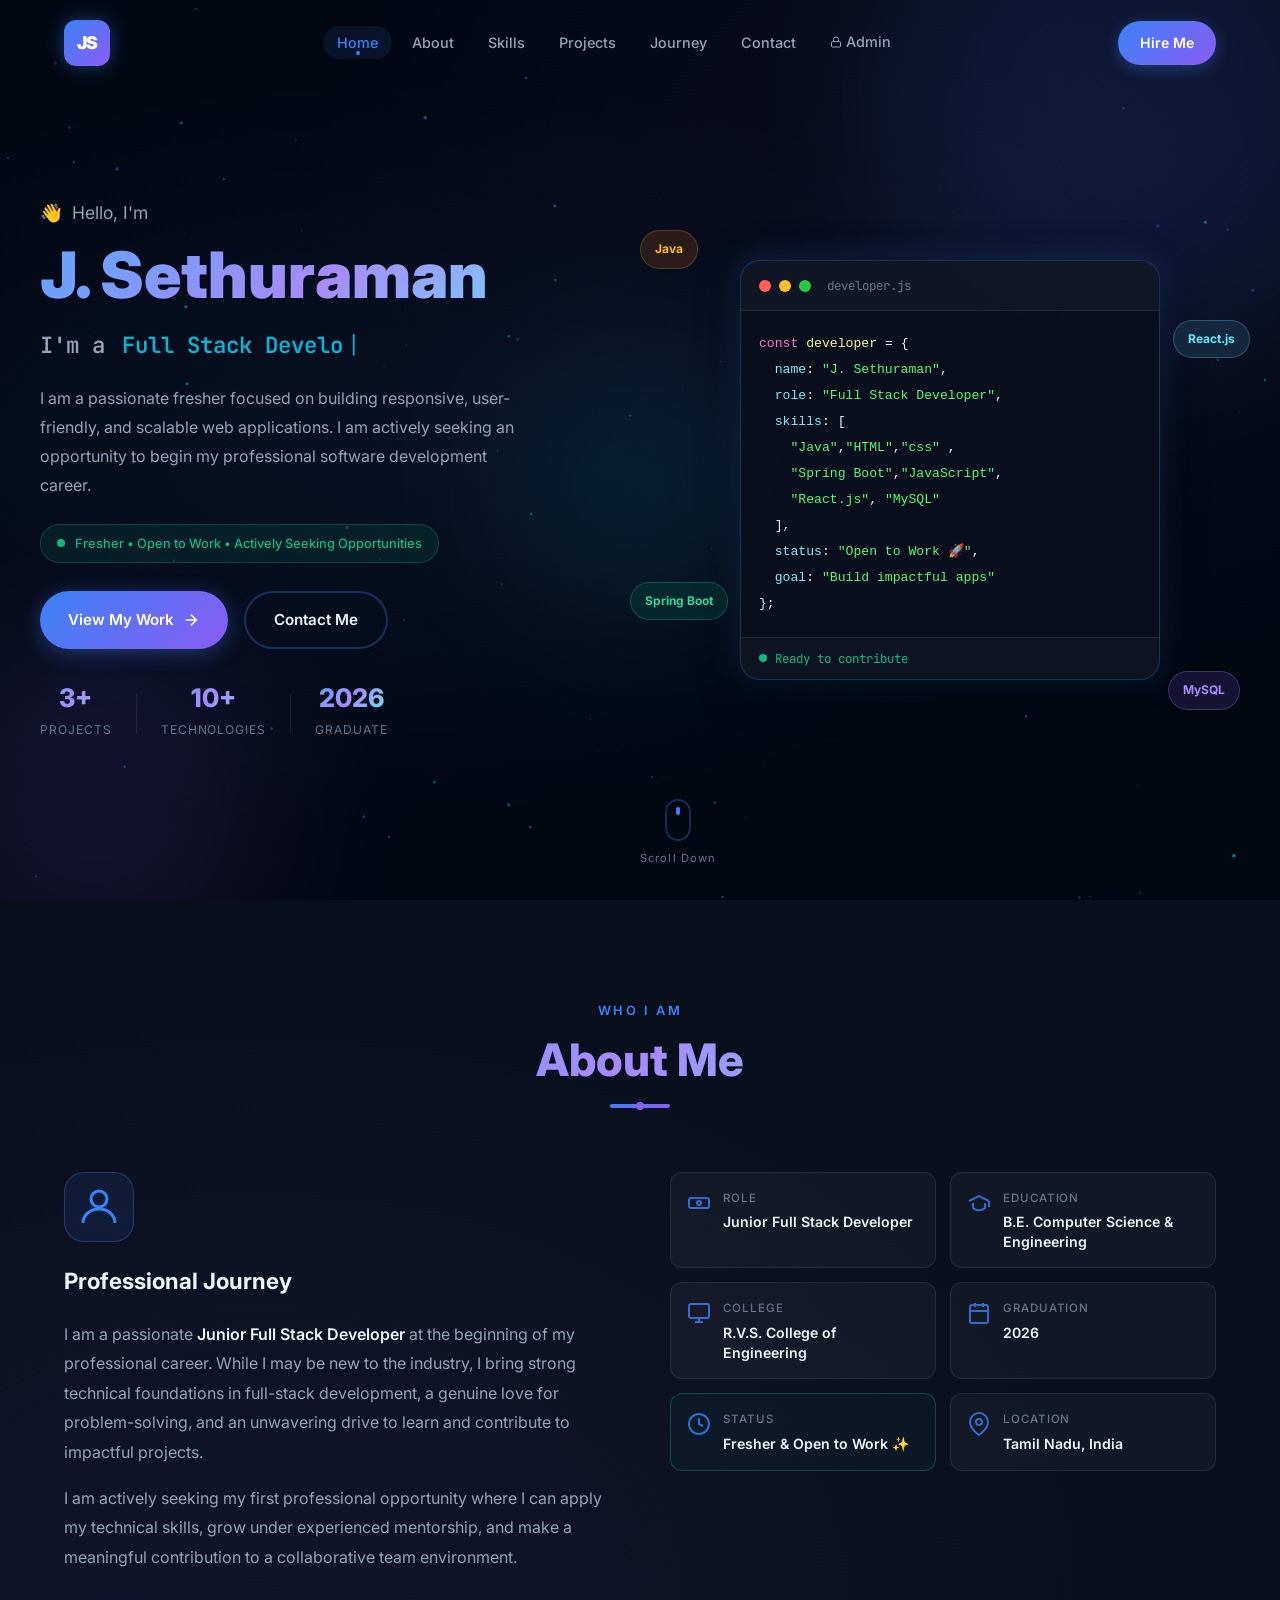
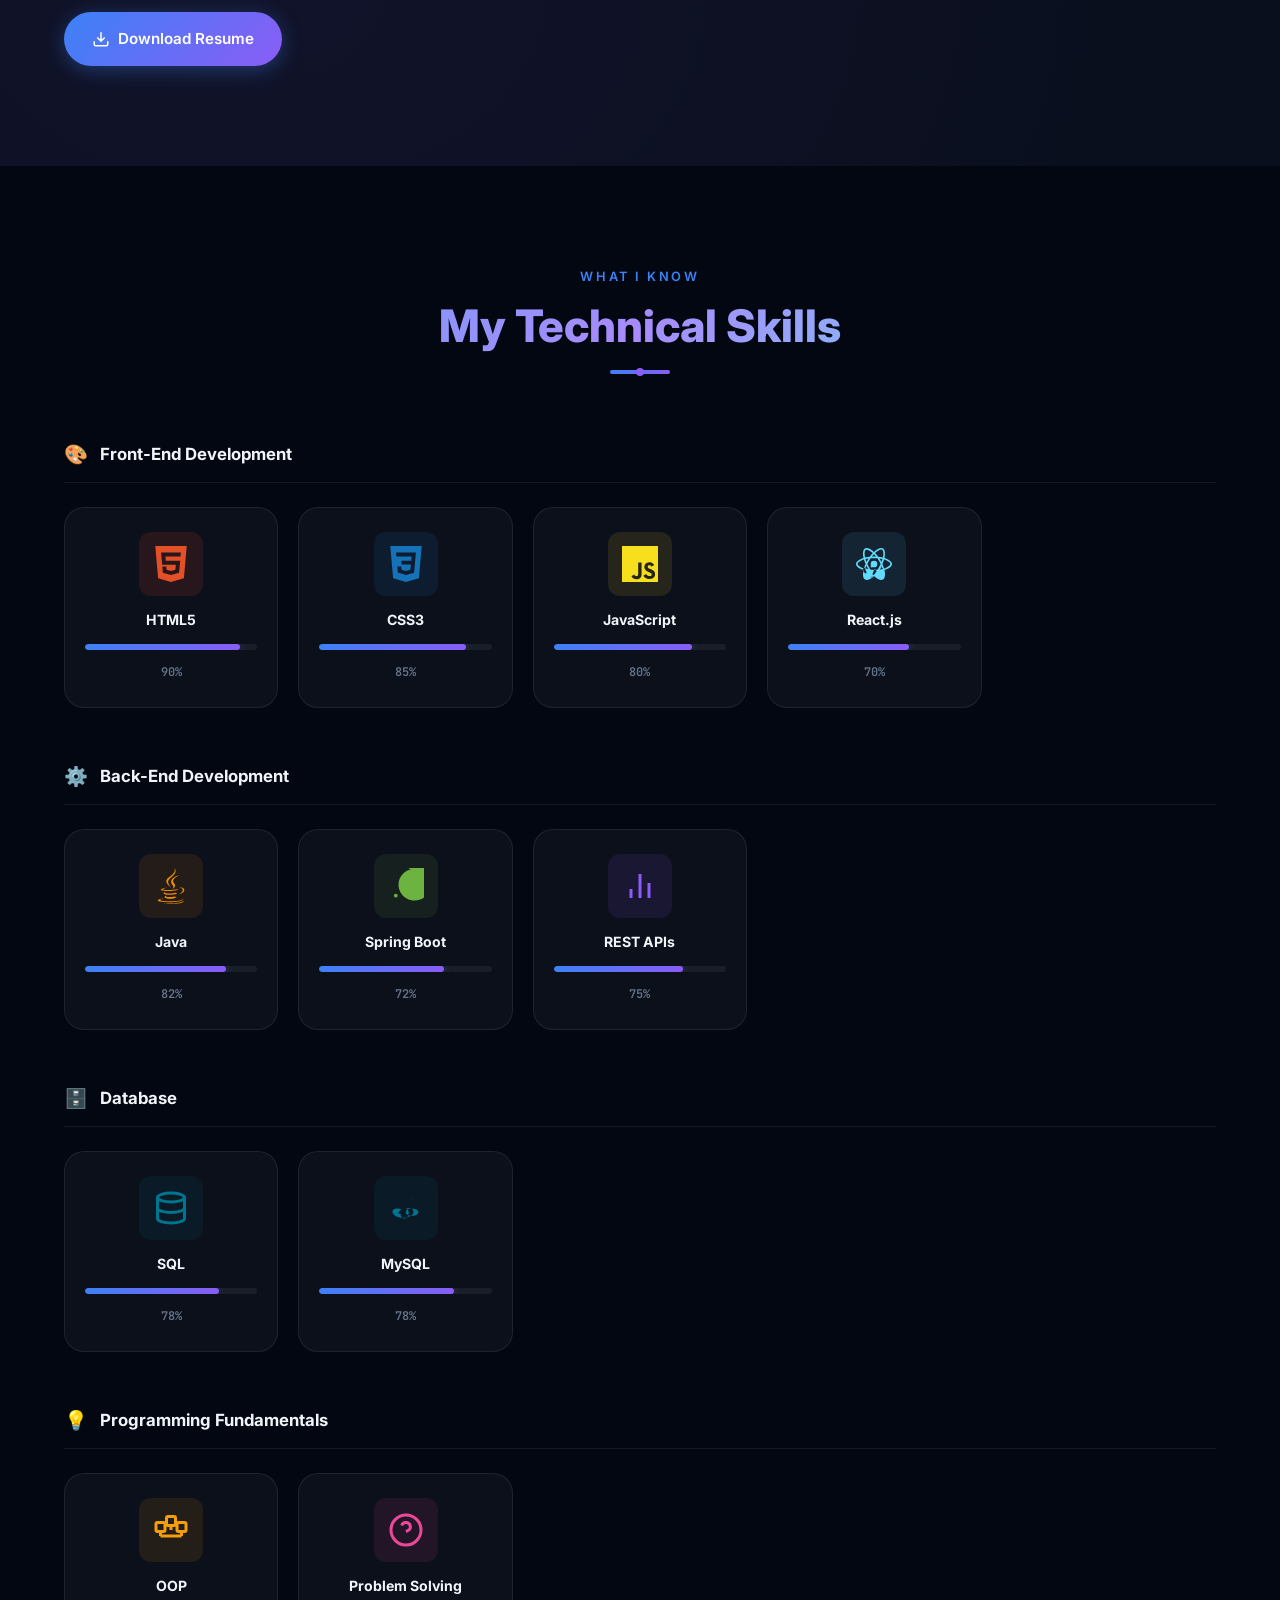
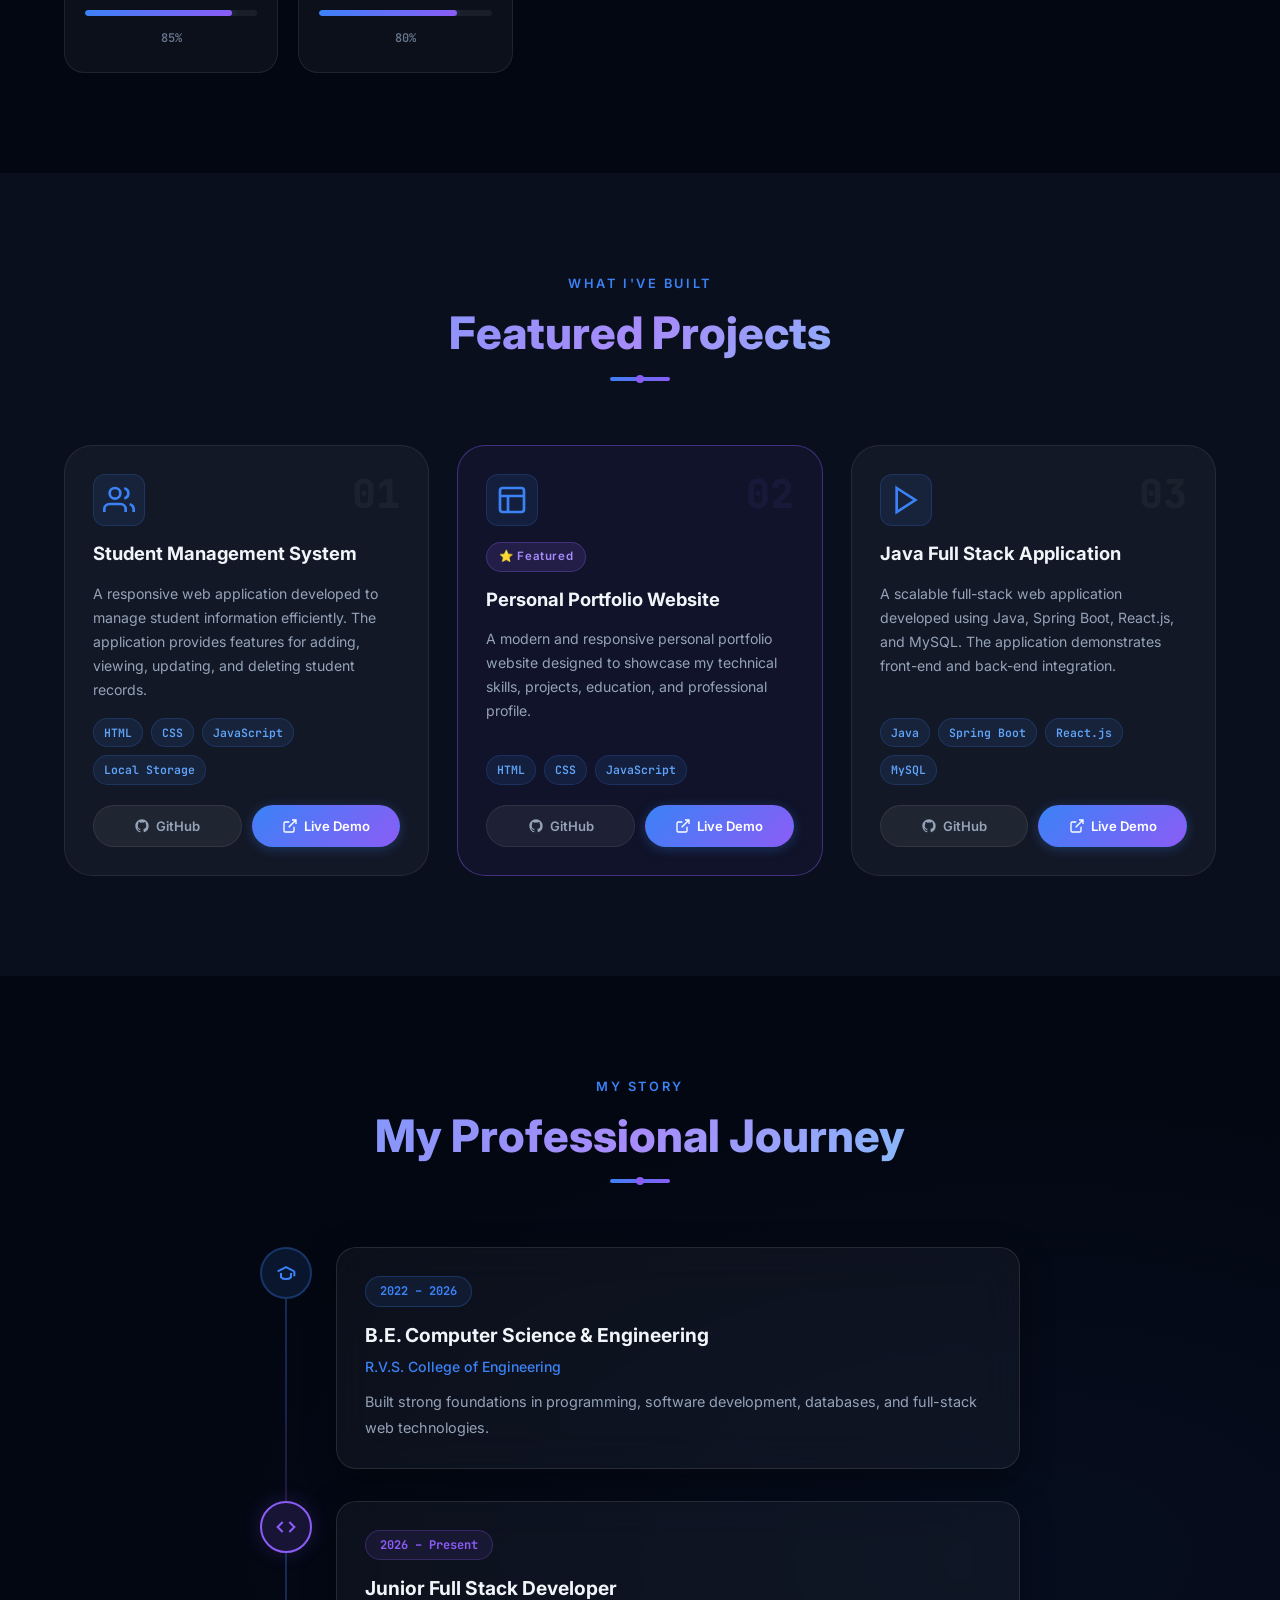
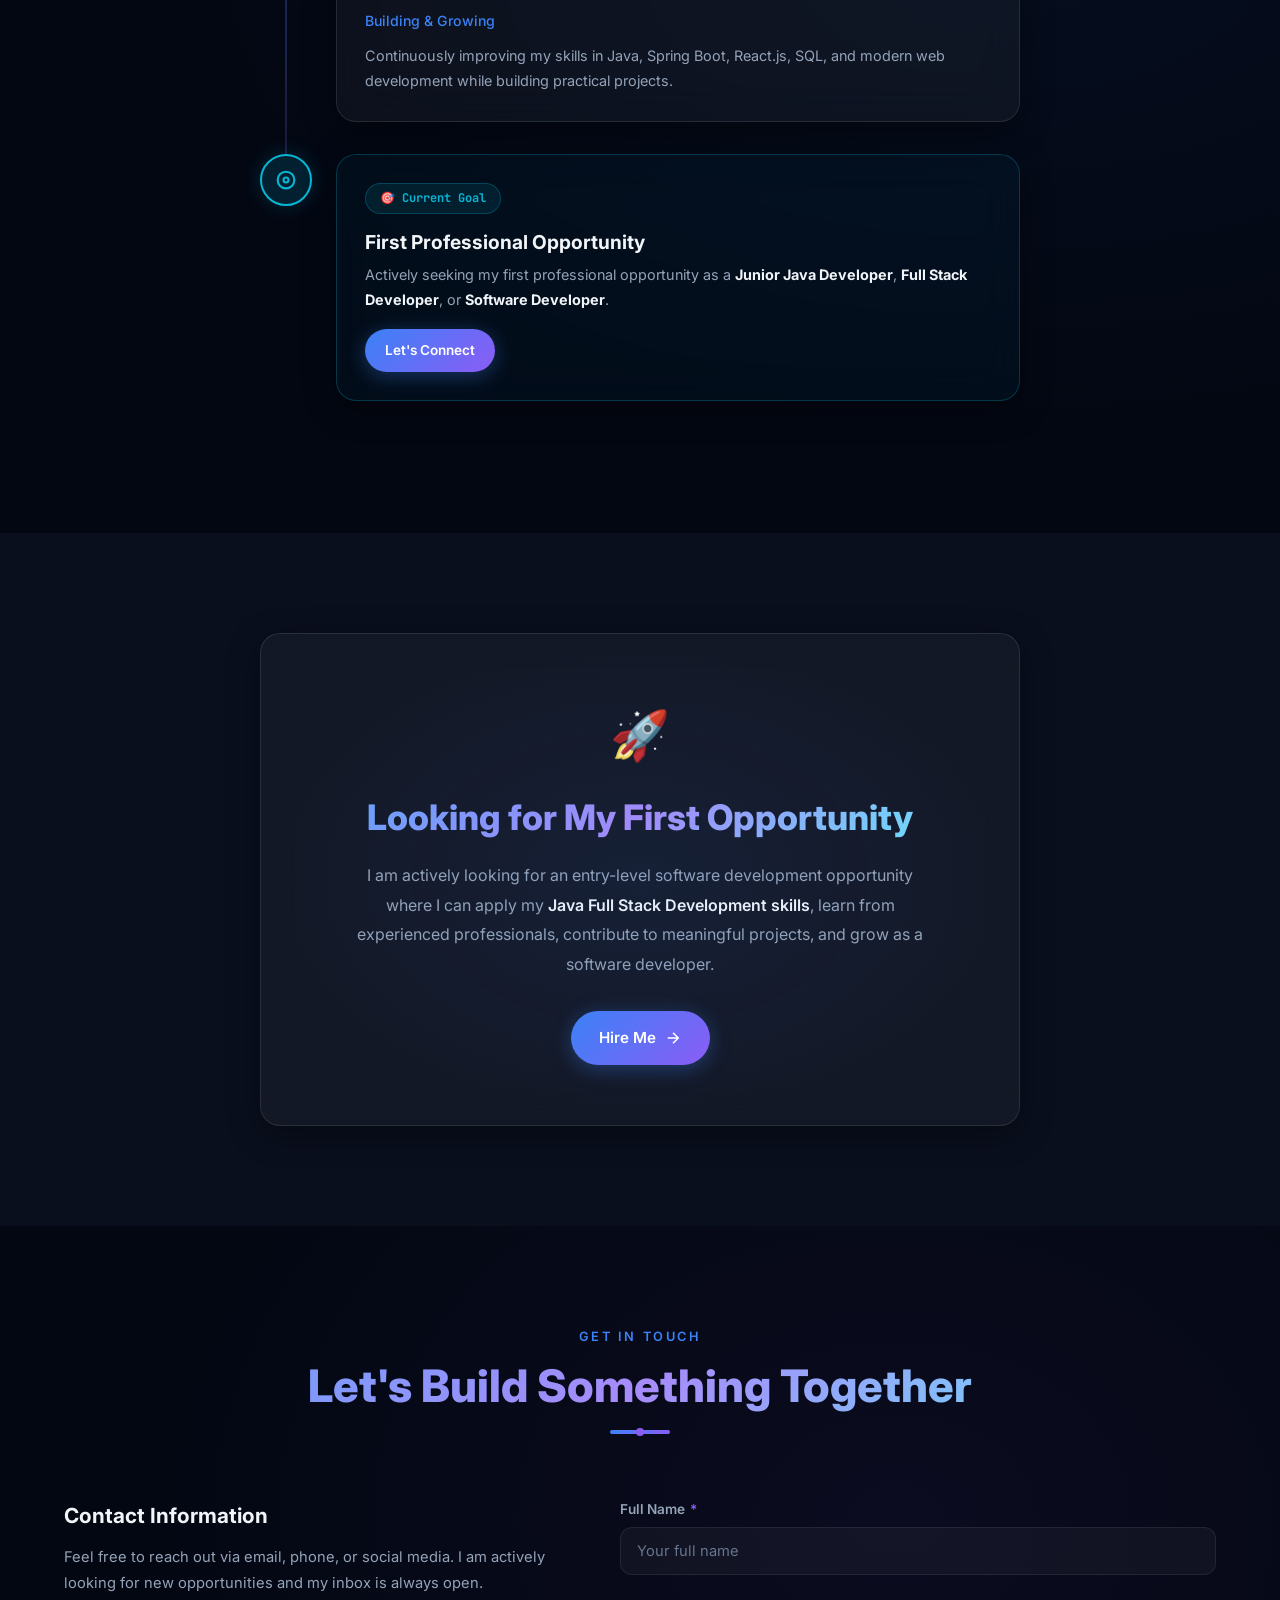
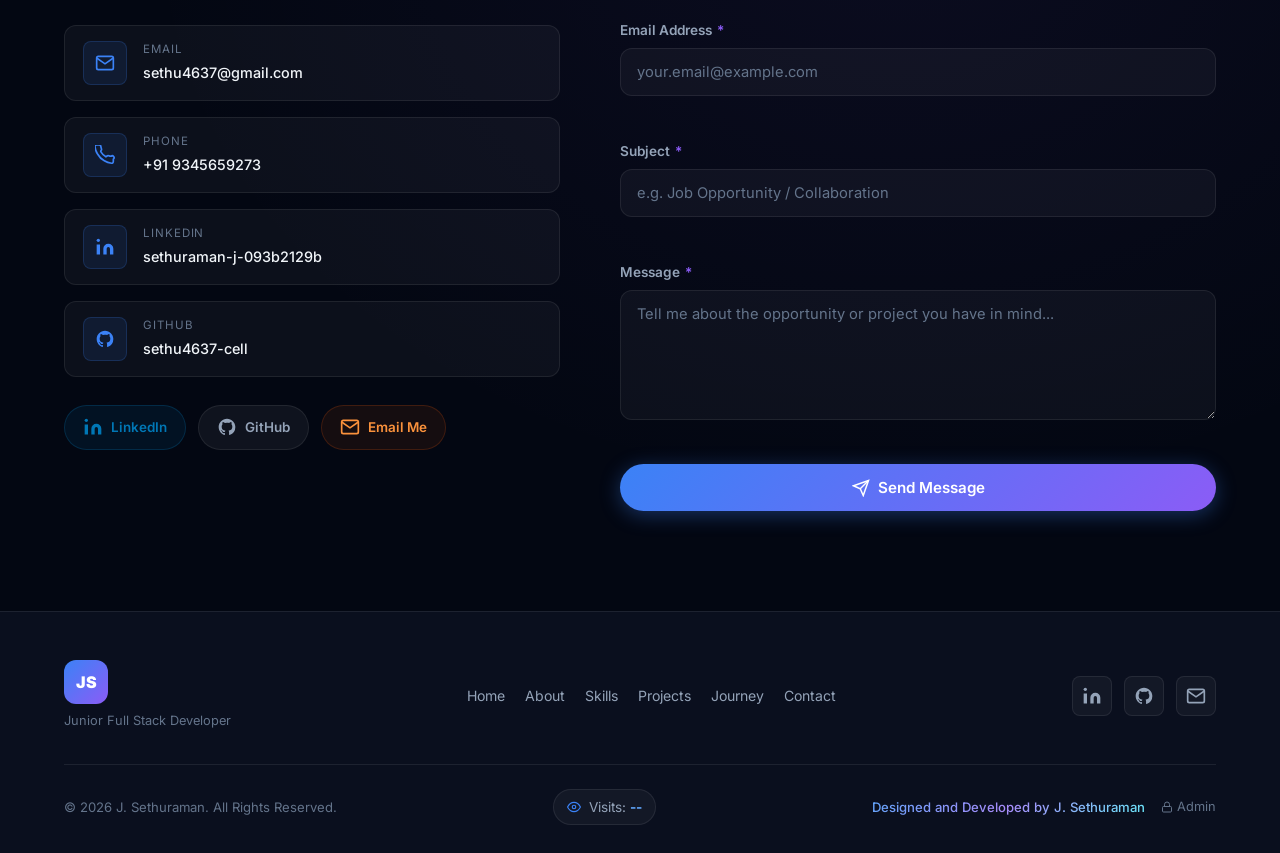
==== backend/src/main/resources/static/index.html @ b382b2dd "Fix portfolio project" ====
<!doctype html>
<html lang="en">
  <head>
    <meta charset="UTF-8" />
    <meta name="viewport" content="width=device-width, initial-scale=1.0" />

    <!-- SEO Meta Tags -->
    <title>J. Sethuraman | Junior Full Stack Developer</title>
    <meta
      name="description"
      content="Official portfolio of J. Sethuraman, a Junior Full Stack Developer skilled in Java, Spring Boot, React.js, JavaScript, HTML, CSS, SQL, and MySQL."
    />
    <meta
      name="keywords"
      content="J. Sethuraman, Junior Full Stack Developer, Java Developer, Spring Boot, React.js, HTML, CSS, JavaScript, SQL, MySQL, Fresher, CSE 2026"
    />
    <meta name="author" content="J. Sethuraman" />
    <meta name="robots" content="index, follow" />

    <!-- Open Graph Meta Tags -->
    <meta
      property="og:title"
      content="J. Sethuraman | Junior Full Stack Developer"
    />
    <meta
      property="og:description"
      content="Official portfolio of J. Sethuraman, a Junior Full Stack Developer skilled in Java, Spring Boot, React.js, JavaScript, HTML, CSS, SQL, and MySQL."
    />
    <meta property="og:type" content="website" />
    <meta property="og:url" content="https://sethuraman-portfolio.com" />
    <meta property="og:image" content="assets/images/og-image.png" />

    <!-- Favicon Placeholder -->
    <!-- Replace with your actual favicon file -->
    <link rel="icon" type="image/png" href="assets/images/favicon.png" />

    <!-- Google Fonts -->
    <link rel="preconnect" href="https://fonts.googleapis.com" />
    <link rel="preconnect" href="https://fonts.gstatic.com" crossorigin />
    <link
      href="https://fonts.googleapis.com/css2?family=Inter:wght@300;400;500;600;700;800;900&family=JetBrains+Mono:wght@400;500;600&display=swap"
      rel="stylesheet"
    />

    <!-- Main Stylesheet -->
    <link rel="stylesheet" href="css/style.css" />
  </head>
  <body>
    <!-- ===========================
       LOADING SCREEN
  ============================ -->
    <div
      id="loading-screen"
      class="loading-screen"
      role="status"
      aria-label="Loading portfolio"
    >
      <div class="loader-content">
        <div class="loader-logo">JS</div>
        <div class="loader-name">J. Sethuraman</div>
        <div class="loader-text">Loading Portfolio...</div>
        <div class="loader-bar-wrap">
          <div class="loader-bar" id="loader-bar"></div>
        </div>
        <div class="loader-dots"><span></span><span></span><span></span></div>
      </div>
    </div>

    <!-- ===========================
       NAVIGATION BAR
  ============================ -->
    <header id="navbar" class="navbar" role="banner">
      <nav class="nav-container" aria-label="Main navigation">
        <!-- Logo -->
        <a href="#home" class="nav-logo" aria-label="J. Sethuraman - Home">
          <span class="logo-text">JS</span>
        </a>

        <!-- Navigation Links -->
        <ul class="nav-links" id="nav-links" role="list">
          <li>
            <a href="#home" class="nav-link active" data-section="home">Home</a>
          </li>
          <li>
            <a href="#about" class="nav-link" data-section="about">About</a>
          </li>
          <li>
            <a href="#skills" class="nav-link" data-section="skills">Skills</a>
          </li>
          <li>
            <a href="#projects" class="nav-link" data-section="projects"
              >Projects</a
            >
          </li>
          <li>
            <a href="#journey" class="nav-link" data-section="journey"
              >Journey</a
            >
          </li>
          <li>
            <a href="#contact" class="nav-link" data-section="contact"
              >Contact</a
            >
          </li>
          <li>
            <a href="/admin/login" class="nav-link" title="Admin Portal" aria-label="Admin Portal">
              <span style="display: inline-flex; align-items: center; gap: 4px;">
                <svg width="12" height="12" viewBox="0 0 24 24" fill="none" stroke="currentColor" stroke-width="2" aria-hidden="true"><rect x="3" y="11" width="18" height="11" rx="2"/><path d="M7 11V7a5 5 0 0110 0v4"/></svg>
                Admin
              </span>
            </a>
          </li>
        </ul>

        <!-- Hire Me CTA (desktop) -->
        <a href="#contact" class="nav-cta-btn" aria-label="Hire Me">Hire Me</a>

        <!-- Hamburger Button (mobile) -->
        <button
          class="hamburger"
          id="hamburger"
          aria-label="Toggle navigation menu"
          aria-expanded="false"
          aria-controls="nav-links"
        >
          <span class="bar"></span>
          <span class="bar"></span>
          <span class="bar"></span>
        </button>
      </nav>
    </header>

    <!-- Mobile Menu Overlay -->
    <div class="mobile-overlay" id="mobile-overlay" aria-hidden="true"></div>

    <!-- ===========================
       HERO SECTION
  ============================ -->
    <main id="main-content">
      <section id="home" class="hero-section" aria-label="Hero introduction">
        <!-- Animated background particles canvas -->
        <canvas id="particles-canvas" aria-hidden="true"></canvas>

        <!-- Floating shapes (decorative) -->
        <div class="hero-bg-shapes" aria-hidden="true">
          <div class="shape shape-1"></div>
          <div class="shape shape-2"></div>
          <div class="shape shape-3"></div>
        </div>

        <div class="hero-container">
          <!-- Hero Text Content -->
          <div class="hero-text" data-reveal>
            <p class="hero-greeting">
              <span class="wave-emoji" aria-hidden="true">👋</span> Hello, I'm
            </p>
            <h1 class="hero-name">J. Sethuraman</h1>
            <div class="hero-role-wrap">
              <span class="hero-role-static">I'm a&nbsp;</span>
              <span
                class="hero-typing"
                id="typing-text"
                aria-live="polite"
              ></span>
              <span class="typing-cursor" aria-hidden="true">|</span>
            </div>
            <p class="hero-description">
              I am a passionate fresher focused on building responsive,
              user-friendly, and scalable web applications. I am actively
              seeking an opportunity to begin my professional software
              development career.
            </p>

            <!-- Status Badge -->
            <div class="hero-status" aria-label="Current status">
              <span class="status-dot" aria-hidden="true"></span>
              <span
                >Fresher &bull; Open to Work &bull; Actively Seeking
                Opportunities</span
              >
            </div>

            <!-- CTA Buttons -->
            <div class="hero-buttons">
              <a
                href="#projects"
                class="btn btn-primary"
                aria-label="View my work"
              >
                <span>View My Work</span>
                <svg
                  width="18"
                  height="18"
                  viewBox="0 0 24 24"
                  fill="none"
                  stroke="currentColor"
                  stroke-width="2"
                  aria-hidden="true"
                >
                  <path d="M5 12h14M12 5l7 7-7 7" />
                </svg>
              </a>
              <a
                href="#contact"
                class="btn btn-secondary"
                aria-label="Contact me"
              >
                <span>Contact Me</span>
              </a>
            </div>

            <!-- Quick Stats -->
            <div class="hero-stats">
              <div class="stat-item">
                <span class="stat-number">3+</span>
                <span class="stat-label">Projects</span>
              </div>
              <div class="stat-divider" aria-hidden="true"></div>
              <div class="stat-item">
                <span class="stat-number">10+</span>
                <span class="stat-label">Technologies</span>
              </div>
              <div class="stat-divider" aria-hidden="true"></div>
              <div class="stat-item">
                <span class="stat-number">2026</span>
                <span class="stat-label">Graduate</span>
              </div>
            </div>
          </div>

          <!-- Hero Visual (Abstract Code Card) -->
          <div class="hero-visual" aria-hidden="true" data-reveal>
            <div class="code-card">
              <div class="code-card-header">
                <span class="dot dot-red"></span>
                <span class="dot dot-yellow"></span>
                <span class="dot dot-green"></span>
                <span class="code-card-title">developer.js</span>
              </div>
              <div class="code-card-body">
                <pre
                  class="code-snippet"
                ><code><span class="code-keyword">const</span> <span class="code-var">developer</span> = {
  <span class="code-key">name</span>: <span class="code-str">"J. Sethuraman"</span>,
  <span class="code-key">role</span>: <span class="code-str">"Full Stack Developer"</span>,
  <span class="code-key">skills</span>: [
    <span class="code-str">"Java"</span>,<span class="code-str">"HTML"</span>,<span class="code-str">"css"</span> ,
    <span class="code-str">"Spring Boot"</span>,<span class="code-str">"JavaScript"</span>,
    <span class="code-str">"React.js"</span>, <span class="code-str">"MySQL"</span>
  ],
  <span class="code-key">status</span>: <span class="code-str">"Open to Work 🚀"</span>,
  <span class="code-key">goal</span>: <span class="code-str">"Build impactful apps"</span>
};</code></pre>
              </div>
              <div class="code-card-footer">
                <span class="code-status-dot"></span> Ready to contribute
              </div>
            </div>

            <!-- Floating tech badges -->
            <div class="floating-badge badge-java" aria-label="Java">Java</div>
            <div class="floating-badge badge-react" aria-label="React">
              React.js
            </div>
            <div class="floating-badge badge-spring" aria-label="Spring Boot">
              Spring Boot
            </div>
            <div class="floating-badge badge-sql" aria-label="SQL">MySQL</div>
          </div>
        </div>

        <!-- Scroll Down Indicator -->
        <div class="scroll-indicator" aria-label="Scroll down">
          <div class="scroll-mouse">
            <div class="scroll-wheel"></div>
          </div>
          <p class="scroll-text">Scroll Down</p>
        </div>
      </section>

      <!-- ===========================
         ABOUT SECTION
    ============================ -->
      <section
        id="about"
        class="about-section section"
        aria-labelledby="about-heading"
      >
        <div class="container">
          <!-- Section Title -->
          <div class="section-header" data-reveal>
            <p class="section-tag">Who I Am</p>
            <h2 id="about-heading" class="section-title">About Me</h2>
            <div class="section-underline" aria-hidden="true"></div>
          </div>

          <div class="about-grid">
            <!-- About Text -->
            <div class="about-text-col" data-reveal>
              <div class="about-icon-wrap" aria-hidden="true">
                <svg
                  width="48"
                  height="48"
                  viewBox="0 0 24 24"
                  fill="none"
                  stroke="currentColor"
                  stroke-width="1.5"
                >
                  <circle cx="12" cy="8" r="4" />
                  <path d="M4 20c0-4 3.6-7 8-7s8 3 8 7" />
                </svg>
              </div>
              <h3 class="about-subtitle">Professional Journey</h3>
              <p class="about-paragraph">
                I am a passionate
                <strong>Junior Full Stack Developer</strong> at the beginning of
                my professional career. While I may be new to the industry, I
                bring strong technical foundations in full-stack development, a
                genuine love for problem-solving, and an unwavering drive to
                learn and contribute to impactful projects.
              </p>
              <p class="about-paragraph">
                I am actively seeking my first professional opportunity where I
                can apply my technical skills, grow under experienced
                mentorship, and make a meaningful contribution to a
                collaborative team environment.
              </p>

              <!-- Download Resume Button -->
              <!-- DEVELOPER NOTE: Place your resume PDF file at: assets/resume.pdf -->
              <a
                href="assets/resume.pdf"
                class="btn btn-primary btn-resume"
                download
                aria-label="Download resume PDF"
              >
                <svg
                  width="18"
                  height="18"
                  viewBox="0 0 24 24"
                  fill="none"
                  stroke="currentColor"
                  stroke-width="2"
                  aria-hidden="true"
                >
                  <path
                    d="M21 15v4a2 2 0 01-2 2H5a2 2 0 01-2-2v-4M7 10l5 5 5-5M12 15V3"
                  />
                </svg>
                <span>Download Resume</span>
              </a>
            </div>

            <!-- About Info Cards -->
            <div class="about-cards-col" data-reveal>
              <div class="about-cards-grid">
                <div class="info-card" data-reveal-delay="0">
                  <div class="info-card-icon" aria-hidden="true">
                    <svg
                      width="24"
                      height="24"
                      viewBox="0 0 24 24"
                      fill="none"
                      stroke="currentColor"
                      stroke-width="2"
                    >
                      <path
                        d="M20 7H4a2 2 0 00-2 2v6a2 2 0 002 2h16a2 2 0 002-2V9a2 2 0 00-2-2z"
                      />
                      <circle cx="12" cy="12" r="2" />
                    </svg>
                  </div>
                  <div class="info-card-content">
                    <p class="info-card-label">Role</p>
                    <p class="info-card-value">Junior Full Stack Developer</p>
                  </div>
                </div>

                <div class="info-card" data-reveal-delay="1">
                  <div class="info-card-icon" aria-hidden="true">
                    <svg
                      width="24"
                      height="24"
                      viewBox="0 0 24 24"
                      fill="none"
                      stroke="currentColor"
                      stroke-width="2"
                    >
                      <path
                        d="M22 10v6M2 10l10-5 10 5M6 12v5c3 3 9 3 12 0v-5"
                      />
                    </svg>
                  </div>
                  <div class="info-card-content">
                    <p class="info-card-label">Education</p>
                    <p class="info-card-value">
                      B.E. Computer Science &amp; Engineering
                    </p>
                  </div>
                </div>

                <div class="info-card" data-reveal-delay="2">
                  <div class="info-card-icon" aria-hidden="true">
                    <svg
                      width="24"
                      height="24"
                      viewBox="0 0 24 24"
                      fill="none"
                      stroke="currentColor"
                      stroke-width="2"
                    >
                      <rect x="2" y="3" width="20" height="14" rx="2" />
                      <path d="M8 21h8M12 17v4" />
                    </svg>
                  </div>
                  <div class="info-card-content">
                    <p class="info-card-label">College</p>
                    <p class="info-card-value">R.V.S. College of Engineering</p>
                  </div>
                </div>

                <div class="info-card" data-reveal-delay="3">
                  <div class="info-card-icon" aria-hidden="true">
                    <svg
                      width="24"
                      height="24"
                      viewBox="0 0 24 24"
                      fill="none"
                      stroke="currentColor"
                      stroke-width="2"
                    >
                      <rect x="3" y="4" width="18" height="18" rx="2" ry="2" />
                      <line x1="16" y1="2" x2="16" y2="6" />
                      <line x1="8" y1="2" x2="8" y2="6" />
                      <line x1="3" y1="10" x2="21" y2="10" />
                    </svg>
                  </div>
                  <div class="info-card-content">
                    <p class="info-card-label">Graduation</p>
                    <p class="info-card-value">2026</p>
                  </div>
                </div>

                <div class="info-card highlight-card" data-reveal-delay="4">
                  <div class="info-card-icon" aria-hidden="true">
                    <svg
                      width="24"
                      height="24"
                      viewBox="0 0 24 24"
                      fill="none"
                      stroke="currentColor"
                      stroke-width="2"
                    >
                      <circle cx="12" cy="12" r="10" />
                      <polyline points="12 6 12 12 16 14" />
                    </svg>
                  </div>
                  <div class="info-card-content">
                    <p class="info-card-label">Status</p>
                    <p class="info-card-value">Fresher &amp; Open to Work ✨</p>
                  </div>
                </div>

                <div class="info-card" data-reveal-delay="5">
                  <div class="info-card-icon" aria-hidden="true">
                    <svg
                      width="24"
                      height="24"
                      viewBox="0 0 24 24"
                      fill="none"
                      stroke="currentColor"
                      stroke-width="2"
                    >
                      <path d="M21 10c0 7-9 13-9 13s-9-6-9-13a9 9 0 0118 0z" />
                      <circle cx="12" cy="10" r="3" />
                    </svg>
                  </div>
                  <div class="info-card-content">
                    <p class="info-card-label">Location</p>
                    <p class="info-card-value">Tamil Nadu, India</p>
                  </div>
                </div>
              </div>
            </div>
          </div>
        </div>
      </section>

      <!-- ===========================
         SKILLS SECTION
    ============================ -->
      <section
        id="skills"
        class="skills-section section"
        aria-labelledby="skills-heading"
      >
        <div class="container">
          <div class="section-header" data-reveal>
            <p class="section-tag">What I Know</p>
            <h2 id="skills-heading" class="section-title">
              My Technical Skills
            </h2>
            <div class="section-underline" aria-hidden="true"></div>
          </div>

          <!-- Front-End Skills -->
          <div class="skills-group" data-reveal>
            <h3 class="skills-group-title">
              <span class="skills-group-icon" aria-hidden="true">🎨</span>
              Front-End Development
            </h3>
            <div class="skills-grid">
              <div class="skill-card" tabindex="0" aria-label="HTML5 skill">
                <div class="skill-icon-wrap html5-color">
                  <svg
                    viewBox="0 0 24 24"
                    width="36"
                    height="36"
                    fill="currentColor"
                    aria-hidden="true"
                  >
                    <path
                      d="M1.5 0h21l-1.91 21.563L11.977 24l-8.565-2.438L1.5 0zm7.031 9.75l-.232-2.718 10.059.003.23-2.622L5.412 4.41l.698 8.01h9.126l-.326 3.426-2.91.804-2.955-.81-.188-2.11H6.248l.33 4.171L12 19.351l5.379-1.443.744-8.157H8.531z"
                    />
                  </svg>
                </div>
                <p class="skill-name">HTML5</p>
                <div class="skill-bar-wrap">
                  <div
                    class="skill-bar"
                    data-width="90"
                    style="--skill-w: 90%"
                  ></div>
                </div>
                <p class="skill-percent">90%</p>
              </div>

              <div class="skill-card" tabindex="0" aria-label="CSS3 skill">
                <div class="skill-icon-wrap css3-color">
                  <svg
                    viewBox="0 0 24 24"
                    width="36"
                    height="36"
                    fill="currentColor"
                    aria-hidden="true"
                  >
                    <path
                      d="M1.5 0h21l-1.91 21.563L11.977 24l-8.564-2.438L1.5 0zm17.09 4.413L5.41 4.41l.213 2.622 10.125.002-.255 2.716h-6.64l.24 2.573h6.182l-.366 3.523-2.91.804-2.956-.81-.188-2.11h-2.61l.29 3.855L12 19.288l5.373-1.53L18.59 4.414z"
                    />
                  </svg>
                </div>
                <p class="skill-name">CSS3</p>
                <div class="skill-bar-wrap">
                  <div
                    class="skill-bar"
                    data-width="85"
                    style="--skill-w: 85%"
                  ></div>
                </div>
                <p class="skill-percent">85%</p>
              </div>

              <div
                class="skill-card"
                tabindex="0"
                aria-label="JavaScript skill"
              >
                <div class="skill-icon-wrap js-color">
                  <svg
                    viewBox="0 0 24 24"
                    width="36"
                    height="36"
                    fill="currentColor"
                    aria-hidden="true"
                  >
                    <path
                      d="M0 0h24v24H0V0zm22.034 18.276c-.175-1.095-.888-2.015-3.003-2.873-.736-.345-1.554-.585-1.797-1.14-.091-.33-.105-.51-.046-.705.15-.646.915-.84 1.515-.66.39.12.75.42.976.9 1.034-.676 1.034-.676 1.755-1.125-.27-.42-.404-.601-.586-.78-.63-.705-1.469-1.065-2.834-1.034l-.705.089c-.676.165-1.32.525-1.71 1.005-1.14 1.291-.811 3.541.569 4.471 1.365 1.02 3.361 1.244 3.616 2.205.24 1.17-.87 1.545-1.966 1.41-.811-.18-1.26-.586-1.755-1.336l-1.83 1.051c.21.48.45.689.81 1.109 1.74 1.756 6.09 1.666 6.871-1.004.029-.09.24-.705.074-1.65l.046.067zm-8.983-7.245h-2.248c0 1.938-.009 3.864-.009 5.805 0 1.232.063 2.363-.138 2.711-.33.689-1.18.601-1.566.48-.396-.196-.597-.466-.83-.855-.063-.105-.11-.196-.127-.196l-1.825 1.125c.305.63.75 1.172 1.324 1.517.855.51 2.004.675 3.207.405.783-.226 1.458-.691 1.811-1.411.51-.93.402-2.07.397-3.346.012-2.054 0-4.109 0-6.179l.004-.056z"
                    />
                  </svg>
                </div>
                <p class="skill-name">JavaScript</p>
                <div class="skill-bar-wrap">
                  <div
                    class="skill-bar"
                    data-width="80"
                    style="--skill-w: 80%"
                  ></div>
                </div>
                <p class="skill-percent">80%</p>
              </div>

              <div class="skill-card" tabindex="0" aria-label="React.js skill">
                <div class="skill-icon-wrap react-color">
                  <svg
                    viewBox="0 0 24 24"
                    width="36"
                    height="36"
                    fill="currentColor"
                    aria-hidden="true"
                  >
                    <path
                      d="M14.23 12.004a2.236 2.236 0 01-2.235 2.236 2.236 2.236 0 01-2.236-2.236 2.236 2.236 0 012.235-2.236 2.236 2.236 0 012.236 2.236zm2.648-10.69c-1.346 0-3.107.96-4.888 2.622-1.78-1.653-3.542-2.602-4.887-2.602-.41 0-.783.093-1.106.278-1.375.793-1.683 3.264-.973 6.365C1.98 8.917 0 10.42 0 12.004c0 1.59 1.99 3.097 5.043 4.03-.704 3.113-.39 5.588.988 6.38.32.187.69.275 1.102.275 1.345 0 3.107-.96 4.888-2.624 1.78 1.654 3.542 2.603 4.887 2.603.41 0 .783-.09 1.106-.275 1.374-.792 1.683-3.263.973-6.365C22.02 15.096 24 13.59 24 12.004c0-1.59-1.99-3.097-5.043-4.032.704-3.11.39-5.587-.988-6.38-.318-.184-.688-.277-1.092-.278zm-.005 1.09v.006c.225 0 .406.044.558.127.666.382.955 1.835.73 3.704-.054.46-.142.945-.25 1.44-.96-.236-2.006-.417-3.107-.534-.66-.905-1.345-1.727-2.035-2.447 1.592-1.48 3.087-2.292 4.104-2.295zm-9.77.02c1.012 0 2.514.808 4.11 2.28-.686.72-1.37 1.537-2.02 2.442-1.107.117-2.154.298-3.113.538-.112-.49-.195-.964-.254-1.42-.23-1.868.054-3.32.714-3.707.19-.09.4-.127.563-.132zm4.882 3.05c.455.468.91.992 1.36 1.564-.44-.02-.89-.034-1.345-.034-.46 0-.915.01-1.36.034.44-.572.895-1.096 1.345-1.565zM12 8.1c.74 0 1.477.034 2.202.093.406.582.802 1.203 1.183 1.86.372.64.71 1.29 1.018 1.946-.308.655-.646 1.31-1.013 1.95-.38.66-.773 1.288-1.18 1.87-.728.063-1.466.098-2.21.098-.74 0-1.477-.035-2.202-.093-.406-.582-.802-1.204-1.183-1.86-.372-.64-.71-1.29-1.018-1.946.303-.657.646-1.313 1.013-1.954.38-.66.773-1.286 1.18-1.868.728-.064 1.466-.098 2.21-.098zm-3.635.254c-.24.377-.48.763-.704 1.16-.225.39-.435.782-.635 1.174-.265-.656-.49-1.31-.676-1.947.64-.15 1.315-.283 2.015-.386zm7.26 0c.695.103 1.365.23 2.006.387-.18.632-.405 1.282-.66 1.933-.2-.39-.41-.783-.64-1.174-.225-.392-.465-.774-.705-1.146zm3.063.675c.484.15.944.317 1.375.498 1.732.74 2.852 1.708 2.852 2.476-.005.768-1.125 1.74-2.857 2.475-.42.18-.88.342-1.355.493-.28-.958-.646-1.956-1.1-2.98.45-1.017.81-2.01 1.085-2.964zm-13.395.004c.278.96.645 1.957 1.1 2.98-.45 1.017-.812 2.01-1.086 2.964-.484-.15-.944-.318-1.375-.498-1.732-.74-2.852-1.708-2.852-2.476.005-.768 1.125-1.74 2.857-2.475.42-.18.88-.342 1.356-.495zm11.33 4.044c.232.375.462.762.684 1.15.225.39.435.785.635 1.177-.64.15-1.32.285-2.02.39.24-.38.48-.762.705-1.15.226-.39.436-.78.636-1.176l-.64.41zm-9.75-.005c.2.392.41.783.64 1.174.225.392.465.774.705 1.15-.695-.104-1.365-.23-2.006-.387.18-.63.406-1.282.66-1.937zm4.064 5.61c.445-.977.895-2.03 1.311-3.14.532.35 1.04.745 1.51 1.178-.505 1.033-1.226 2.001-2.08 2.844-.23-.29-.48-.585-.74-.883zm-4.654-.158c-.765-.846-1.486-1.82-1.99-2.858.47-.432.978-.826 1.51-1.178.42 1.112.87 2.165 1.315 3.142-.275.3-.526.597-.835.894zm4.663 2.844c-.303-.3-.604-.617-.9-.94.285.02.575.034.87.034.295 0 .585-.014.87-.034-.295.324-.596.64-.9.94zm-.29-7.015c-.36-.104-.724-.2-1.093-.28.225-.36.45-.712.69-1.045.236.333.46.685.685 1.045-.09.026-.187.054-.28.28z"
                    />
                  </svg>
                </div>
                <p class="skill-name">React.js</p>
                <div class="skill-bar-wrap">
                  <div
                    class="skill-bar"
                    data-width="70"
                    style="--skill-w: 70%"
                  ></div>
                </div>
                <p class="skill-percent">70%</p>
              </div>
            </div>
          </div>

          <!-- Back-End Skills -->
          <div class="skills-group" data-reveal>
            <h3 class="skills-group-title">
              <span class="skills-group-icon" aria-hidden="true">⚙️</span>
              Back-End Development
            </h3>
            <div class="skills-grid">
              <div class="skill-card" tabindex="0" aria-label="Java skill">
                <div class="skill-icon-wrap java-color">
                  <svg
                    viewBox="0 0 24 24"
                    width="36"
                    height="36"
                    fill="currentColor"
                    aria-hidden="true"
                  >
                    <path
                      d="M8.851 18.56s-.917.534.653.714c1.902.218 2.874.187 4.969-.211 0 0 .552.346 1.321.646-4.699 2.013-10.633-.118-6.943-1.149M8.276 15.933s-1.028.761.542.924c2.032.209 3.636.227 6.413-.308 0 0 .384.389.987.602-5.679 1.661-12.007.13-7.942-1.218M13.116 11.475c1.158 1.333-.304 2.533-.304 2.533s2.939-1.518 1.589-3.418c-1.261-1.772-2.228-2.652 3.007-5.688 0-.001-8.216 2.051-4.292 6.573M19.33 20.504s.679.559-.747.991c-2.712.822-11.288 1.069-13.669.033-.856-.373.75-.89 1.254-.998.527-.114.828-.093.828-.093-.953-.671-6.156 1.317-2.643 1.887 9.58 1.553 17.462-.7 14.977-1.82M9.292 13.21s-4.362 1.036-1.544 1.412c1.189.159 3.561.123 5.77-.062 1.806-.152 3.618-.477 3.618-.477s-.637.272-1.098.587c-4.429 1.165-12.986.623-10.522-.568 2.082-1.006 3.776-.892 3.776-.892M17.116 17.584c4.503-2.34 2.421-4.589.968-4.285-.355.074-.515.138-.515.138s.132-.207.385-.297c2.875-1.011 5.086 2.981-.928 4.562 0-.001.07-.062.09-.118M14.401 0s2.494 2.494-2.365 6.33c-3.896 3.077-.888 4.832-.001 6.836-2.274-2.053-3.943-3.858-2.824-5.539 1.644-2.469 6.197-3.665 5.19-7.627M9.734 23.924c4.322.277 10.959-.153 11.116-2.198 0 0-.302.775-3.572 1.391-3.688.694-8.239.613-10.937.168 0-.001.553.457 3.393.639"
                    />
                  </svg>
                </div>
                <p class="skill-name">Java</p>
                <div class="skill-bar-wrap">
                  <div
                    class="skill-bar"
                    data-width="82"
                    style="--skill-w: 82%"
                  ></div>
                </div>
                <p class="skill-percent">82%</p>
              </div>

              <div
                class="skill-card"
                tabindex="0"
                aria-label="Spring Boot skill"
              >
                <div class="skill-icon-wrap spring-color">
                  <svg
                    viewBox="0 0 24 24"
                    width="36"
                    height="36"
                    fill="currentColor"
                    aria-hidden="true"
                  >
                    <path
                      d="M21.8537 1.4158a10.4495 10.4495 0 01-1.284 2.2471A11.9666 11.9666 0 1014.2142.5l1.0904.2734a10.6055 10.6055 0 106.5491.6424zM5.2138 19.6444a1.2588 1.2588 0 111.2588-1.2588 1.2588 1.2588 0 01-1.2588 1.2588z"
                    />
                  </svg>
                </div>
                <p class="skill-name">Spring Boot</p>
                <div class="skill-bar-wrap">
                  <div
                    class="skill-bar"
                    data-width="72"
                    style="--skill-w: 72%"
                  ></div>
                </div>
                <p class="skill-percent">72%</p>
              </div>

              <div class="skill-card" tabindex="0" aria-label="REST APIs skill">
                <div class="skill-icon-wrap api-color">
                  <svg
                    viewBox="0 0 24 24"
                    width="36"
                    height="36"
                    fill="none"
                    stroke="currentColor"
                    stroke-width="2"
                    aria-hidden="true"
                  >
                    <path d="M18 20V10M12 20V4M6 20v-6" />
                  </svg>
                </div>
                <p class="skill-name">REST APIs</p>
                <div class="skill-bar-wrap">
                  <div
                    class="skill-bar"
                    data-width="75"
                    style="--skill-w: 75%"
                  ></div>
                </div>
                <p class="skill-percent">75%</p>
              </div>
            </div>
          </div>

          <!-- Database Skills -->
          <div class="skills-group" data-reveal>
            <h3 class="skills-group-title">
              <span class="skills-group-icon" aria-hidden="true">🗄️</span>
              Database
            </h3>
            <div class="skills-grid">
              <div class="skill-card" tabindex="0" aria-label="SQL skill">
                <div class="skill-icon-wrap sql-color">
                  <svg
                    viewBox="0 0 24 24"
                    width="36"
                    height="36"
                    fill="none"
                    stroke="currentColor"
                    stroke-width="2"
                    aria-hidden="true"
                  >
                    <ellipse cx="12" cy="5" rx="9" ry="3" />
                    <path d="M21 12c0 1.66-4 3-9 3s-9-1.34-9-3" />
                    <path d="M3 5v14c0 1.66 4 3 9 3s9-1.34 9-3V5" />
                  </svg>
                </div>
                <p class="skill-name">SQL</p>
                <div class="skill-bar-wrap">
                  <div
                    class="skill-bar"
                    data-width="78"
                    style="--skill-w: 78%"
                  ></div>
                </div>
                <p class="skill-percent">78%</p>
              </div>

              <div class="skill-card" tabindex="0" aria-label="MySQL skill">
                <div class="skill-icon-wrap mysql-color">
                  <svg
                    viewBox="0 0 24 24"
                    width="36"
                    height="36"
                    fill="currentColor"
                    aria-hidden="true"
                  >
                    <path
                      d="M16.405 5.501c-.115 0-.193.014-.274.033v.013h.014c.054.104.146.18.214.273.054.107.1.214.154.32l.014-.015c.094-.066.14-.172.14-.333-.04-.047-.046-.094-.062-.14-.015-.047-.04-.094-.2-.151zm-4.45 6.95l-.012.01c.122.063.236.127.345.197.073.048.148.097.22.147l.037.025c.11.076.213.157.313.24l.05.043a5.1 5.1 0 01.21.208l.017.018a3.455 3.455 0 01.37.505l.009.017c.07.13.136.267.184.41l.005.02c.043.136.073.281.091.434l.004.038c.012.103.018.212.018.322 0 .183-.014.365-.042.536l-.007.038a5.55 5.55 0 01-.076.41 7.53 7.53 0 01-.266.813c-.035.078-.07.158-.108.234l-.013.027a5.47 5.47 0 01-.14.278l-.013.024a5.88 5.88 0 01-.163.284 2.5 2.5 0 01-.187.274l-.012.017c-.072.098-.151.19-.237.277l-.015.015a3.89 3.89 0 01-.28.252l-.02.016c-.11.086-.225.163-.347.228l-.02.01c-.135.068-.275.12-.42.158l-.022.006c-.147.035-.298.055-.455.055-.156 0-.307-.02-.452-.055l-.022-.006a3.044 3.044 0 01-.42-.158l-.02-.01a3.62 3.62 0 01-.347-.228l-.02-.016a3.89 3.89 0 01-.28-.252l-.015-.015a3.755 3.755 0 01-.237-.277l-.012-.017a2.5 2.5 0 01-.187-.274 5.88 5.88 0 01-.163-.284l-.013-.024a5.47 5.47 0 01-.14-.278l-.013-.027c-.038-.076-.073-.156-.108-.234a7.53 7.53 0 01-.266-.813 5.55 5.55 0 01-.076-.41l-.007-.038A3.97 3.97 0 017 15.79c0-.11.006-.219.018-.322l.004-.038c.018-.153.048-.298.091-.434l.005-.02c.048-.143.114-.28.184-.41l.009-.017c.085-.153.18-.3.285-.44l.017-.025a3.455 3.455 0 01.29-.345l.017-.018c.068-.07.14-.14.213-.208l.05-.043c.1-.083.203-.164.313-.24l.037-.025c.072-.05.147-.099.22-.147.109-.07.223-.134.345-.197l-.012-.01C5.524 11.793 3 12.45 3 14.5c0 2.21 3.134 4 7 4s7-1.79 7-4c0-2.05-2.524-2.707-5.045-2.049zm5.045.049c.04 0 .082 0 .122.003 1.742.176 3.098 1.067 3.098 2.247 0 1.305-1.747 2.366-3.947 2.487-.09.005-.182.008-.273.008-.09 0-.183-.003-.273-.008-2.2-.121-3.947-1.182-3.947-2.487 0-1.18 1.356-2.07 3.098-2.247.04-.003.082-.003.122-.003zm0 0"
                    />
                  </svg>
                </div>
                <p class="skill-name">MySQL</p>
                <div class="skill-bar-wrap">
                  <div
                    class="skill-bar"
                    data-width="78"
                    style="--skill-w: 78%"
                  ></div>
                </div>
                <p class="skill-percent">78%</p>
              </div>
            </div>
          </div>

          <!-- Programming Fundamentals -->
          <div class="skills-group" data-reveal>
            <h3 class="skills-group-title">
              <span class="skills-group-icon" aria-hidden="true">💡</span>
              Programming Fundamentals
            </h3>
            <div class="skills-grid">
              <div
                class="skill-card"
                tabindex="0"
                aria-label="Object-Oriented Programming skill"
              >
                <div class="skill-icon-wrap oop-color">
                  <svg
                    viewBox="0 0 24 24"
                    width="36"
                    height="36"
                    fill="none"
                    stroke="currentColor"
                    stroke-width="2"
                    aria-hidden="true"
                  >
                    <rect x="2" y="7" width="6" height="6" rx="1" />
                    <rect x="9" y="3" width="6" height="6" rx="1" />
                    <rect x="16" y="7" width="6" height="6" rx="1" />
                    <path d="M5 13v3M12 9v3M19 13v3M5 16h14" />
                  </svg>
                </div>
                <p class="skill-name">OOP</p>
                <div class="skill-bar-wrap">
                  <div
                    class="skill-bar"
                    data-width="85"
                    style="--skill-w: 85%"
                  ></div>
                </div>
                <p class="skill-percent">85%</p>
              </div>

              <div
                class="skill-card"
                tabindex="0"
                aria-label="Problem Solving skill"
              >
                <div class="skill-icon-wrap ps-color">
                  <svg
                    viewBox="0 0 24 24"
                    width="36"
                    height="36"
                    fill="none"
                    stroke="currentColor"
                    stroke-width="2"
                    aria-hidden="true"
                  >
                    <circle cx="12" cy="12" r="10" />
                    <path d="M9.09 9a3 3 0 015.83 1c0 2-3 3-3 3M12 17h.01" />
                  </svg>
                </div>
                <p class="skill-name">Problem Solving</p>
                <div class="skill-bar-wrap">
                  <div
                    class="skill-bar"
                    data-width="80"
                    style="--skill-w: 80%"
                  ></div>
                </div>
                <p class="skill-percent">80%</p>
              </div>
            </div>
          </div>
        </div>
      </section>

      <!-- ===========================
         PROJECTS SECTION
    ============================ -->
      <section
        id="projects"
        class="projects-section section"
        aria-labelledby="projects-heading"
      >
        <div class="container">
          <div class="section-header" data-reveal>
            <p class="section-tag">What I've Built</p>
            <h2 id="projects-heading" class="section-title">
              Featured Projects
            </h2>
            <div class="section-underline" aria-hidden="true"></div>
          </div>

          <div class="projects-grid">
            <!-- Project 1: Student Management System -->
            <!-- DEVELOPER NOTE: Replace '#' with your actual GitHub repo URL and Live Demo URL -->
            <article
              class="project-card"
              data-reveal
              tabindex="0"
              aria-label="Student Management System project"
            >
              <div class="project-card-top">
                <div class="project-icon" aria-hidden="true">
                  <svg
                    width="32"
                    height="32"
                    viewBox="0 0 24 24"
                    fill="none"
                    stroke="currentColor"
                    stroke-width="2"
                  >
                    <path d="M17 21v-2a4 4 0 00-4-4H5a4 4 0 00-4 4v2" />
                    <circle cx="9" cy="7" r="4" />
                    <path
                      d="M23 21v-2a4 4 0 00-3-3.87M16 3.13a4 4 0 010 7.75"
                    />
                  </svg>
                </div>
                <div class="project-number" aria-hidden="true">01</div>
              </div>
              <h3 class="project-title">Student Management System</h3>
              <p class="project-desc">
                A responsive web application developed to manage student
                information efficiently. The application provides features for
                adding, viewing, updating, and deleting student records.
              </p>
              <div class="project-tech" aria-label="Technologies used">
                <span class="tech-tag">HTML</span>
                <span class="tech-tag">CSS</span>
                <span class="tech-tag">JavaScript</span>
                <span class="tech-tag">Local Storage</span>
              </div>
              <div class="project-links">
                <!-- DEVELOPER NOTE: Replace '#' with your GitHub repository URL -->
                <a
                  href="#"
                  class="project-btn project-btn-github"
                  target="_blank"
                  rel="noopener noreferrer"
                  aria-label="View Student Management System on GitHub"
                >
                  <svg
                    width="16"
                    height="16"
                    viewBox="0 0 24 24"
                    fill="currentColor"
                    aria-hidden="true"
                  >
                    <path
                      d="M12 2C6.477 2 2 6.484 2 12.017c0 4.425 2.865 8.18 6.839 9.504.5.092.682-.217.682-.483 0-.237-.008-.868-.013-1.703-2.782.605-3.369-1.343-3.369-1.343-.454-1.158-1.11-1.466-1.11-1.466-.908-.62.069-.608.069-.608 1.003.07 1.531 1.032 1.531 1.032.892 1.53 2.341 1.088 2.91.832.092-.647.35-1.088.636-1.338-2.22-.253-4.555-1.113-4.555-4.951 0-1.093.39-1.988 1.029-2.688-.103-.253-.446-1.272.098-2.65 0 0 .84-.27 2.75 1.026A9.564 9.564 0 0112 6.844c.85.004 1.705.115 2.504.337 1.909-1.296 2.747-1.027 2.747-1.027.546 1.379.202 2.398.1 2.651.64.7 1.028 1.595 1.028 2.688 0 3.848-2.339 4.695-4.566 4.943.359.309.678.92.678 1.855 0 1.338-.012 2.419-.012 2.747 0 .268.18.58.688.482A10.019 10.019 0 0022 12.017C22 6.484 17.522 2 12 2z"
                    />
                  </svg>
                  GitHub
                </a>
                <!-- DEVELOPER NOTE: Replace '#' with your Live Demo URL -->
                <a
                  href="#"
                  class="project-btn project-btn-demo"
                  target="_blank"
                  rel="noopener noreferrer"
                  aria-label="View Student Management System live demo"
                >
                  <svg
                    width="16"
                    height="16"
                    viewBox="0 0 24 24"
                    fill="none"
                    stroke="currentColor"
                    stroke-width="2"
                    aria-hidden="true"
                  >
                    <path
                      d="M18 13v6a2 2 0 01-2 2H5a2 2 0 01-2-2V8a2 2 0 012-2h6M15 3h6v6M10 14L21 3"
                    />
                  </svg>
                  Live Demo
                </a>
              </div>
            </article>

            <!-- Project 2: Personal Portfolio Website -->
            <!-- DEVELOPER NOTE: Replace '#' with your actual GitHub repo URL and Live Demo URL -->
            <article
              class="project-card featured-project"
              data-reveal
              tabindex="0"
              aria-label="Personal Portfolio Website project"
            >
              <div class="project-card-top">
                <div class="project-icon" aria-hidden="true">
                  <svg
                    width="32"
                    height="32"
                    viewBox="0 0 24 24"
                    fill="none"
                    stroke="currentColor"
                    stroke-width="2"
                  >
                    <rect x="3" y="3" width="18" height="18" rx="2" />
                    <path d="M3 9h18M9 21V9" />
                  </svg>
                </div>
                <div class="project-number featured-num" aria-hidden="true">
                  02
                </div>
              </div>
              <div class="featured-badge" aria-label="Featured project">
                ⭐ Featured
              </div>
              <h3 class="project-title">Personal Portfolio Website</h3>
              <p class="project-desc">
                A modern and responsive personal portfolio website designed to
                showcase my technical skills, projects, education, and
                professional profile.
              </p>
              <div class="project-tech" aria-label="Technologies used">
                <span class="tech-tag">HTML</span>
                <span class="tech-tag">CSS</span>
                <span class="tech-tag">JavaScript</span>
              </div>
              <div class="project-links">
                <a
                  href="https://github.com/sethu4637-cell"
                  class="project-btn project-btn-github"
                  target="_blank"
                  rel="noopener noreferrer"
                  aria-label="View Personal Portfolio Website on GitHub"
                >
                  <svg
                    width="16"
                    height="16"
                    viewBox="0 0 24 24"
                    fill="currentColor"
                    aria-hidden="true"
                  >
                    <path
                      d="M12 2C6.477 2 2 6.484 2 12.017c0 4.425 2.865 8.18 6.839 9.504.5.092.682-.217.682-.483 0-.237-.008-.868-.013-1.703-2.782.605-3.369-1.343-3.369-1.343-.454-1.158-1.11-1.466-1.11-1.466-.908-.62.069-.608.069-.608 1.003.07 1.531 1.032 1.531 1.032.892 1.53 2.341 1.088 2.91.832.092-.647.35-1.088.636-1.338-2.22-.253-4.555-1.113-4.555-4.951 0-1.093.39-1.988 1.029-2.688-.103-.253-.446-1.272.098-2.65 0 0 .84-.27 2.75 1.026A9.564 9.564 0 0112 6.844c.85.004 1.705.115 2.504.337 1.909-1.296 2.747-1.027 2.747-1.027.546 1.379.202 2.398.1 2.651.64.7 1.028 1.595 1.028 2.688 0 3.848-2.339 4.695-4.566 4.943.359.309.678.92.678 1.855 0 1.338-.012 2.419-.012 2.747 0 .268.18.58.688.482A10.019 10.019 0 0022 12.017C22 6.484 17.522 2 12 2z"
                    />
                  </svg>
                  GitHub
                </a>
                <a
                  href="#"
                  class="project-btn project-btn-demo"
                  target="_blank"
                  rel="noopener noreferrer"
                  aria-label="View Personal Portfolio Website live demo"
                >
                  <svg
                    width="16"
                    height="16"
                    viewBox="0 0 24 24"
                    fill="none"
                    stroke="currentColor"
                    stroke-width="2"
                    aria-hidden="true"
                  >
                    <path
                      d="M18 13v6a2 2 0 01-2 2H5a2 2 0 01-2-2V8a2 2 0 012-2h6M15 3h6v6M10 14L21 3"
                    />
                  </svg>
                  Live Demo
                </a>
              </div>
            </article>

            <!-- Project 3: Java Full Stack Application -->
            <!-- DEVELOPER NOTE: Replace '#' with your actual GitHub repo URL and Live Demo URL -->
            <article
              class="project-card"
              data-reveal
              tabindex="0"
              aria-label="Java Full Stack Application project"
            >
              <div class="project-card-top">
                <div class="project-icon" aria-hidden="true">
                  <svg
                    width="32"
                    height="32"
                    viewBox="0 0 24 24"
                    fill="none"
                    stroke="currentColor"
                    stroke-width="2"
                  >
                    <path d="M5 3l14 9-14 9V3z" />
                  </svg>
                </div>
                <div class="project-number" aria-hidden="true">03</div>
              </div>
              <h3 class="project-title">Java Full Stack Application</h3>
              <p class="project-desc">
                A scalable full-stack web application developed using Java,
                Spring Boot, React.js, and MySQL. The application demonstrates
                front-end and back-end integration.
              </p>
              <div class="project-tech" aria-label="Technologies used">
                <span class="tech-tag">Java</span>
                <span class="tech-tag">Spring Boot</span>
                <span class="tech-tag">React.js</span>
                <span class="tech-tag">MySQL</span>
              </div>
              <div class="project-links">
                <a
                  href="#"
                  class="project-btn project-btn-github"
                  target="_blank"
                  rel="noopener noreferrer"
                  aria-label="View Java Full Stack Application on GitHub"
                >
                  <svg
                    width="16"
                    height="16"
                    viewBox="0 0 24 24"
                    fill="currentColor"
                    aria-hidden="true"
                  >
                    <path
                      d="M12 2C6.477 2 2 6.484 2 12.017c0 4.425 2.865 8.18 6.839 9.504.5.092.682-.217.682-.483 0-.237-.008-.868-.013-1.703-2.782.605-3.369-1.343-3.369-1.343-.454-1.158-1.11-1.466-1.11-1.466-.908-.62.069-.608.069-.608 1.003.07 1.531 1.032 1.531 1.032.892 1.53 2.341 1.088 2.91.832.092-.647.35-1.088.636-1.338-2.22-.253-4.555-1.113-4.555-4.951 0-1.093.39-1.988 1.029-2.688-.103-.253-.446-1.272.098-2.65 0 0 .84-.27 2.75 1.026A9.564 9.564 0 0112 6.844c.85.004 1.705.115 2.504.337 1.909-1.296 2.747-1.027 2.747-1.027.546 1.379.202 2.398.1 2.651.64.7 1.028 1.595 1.028 2.688 0 3.848-2.339 4.695-4.566 4.943.359.309.678.92.678 1.855 0 1.338-.012 2.419-.012 2.747 0 .268.18.58.688.482A10.019 10.019 0 0022 12.017C22 6.484 17.522 2 12 2z"
                    />
                  </svg>
                  GitHub
                </a>
                <a
                  href="#"
                  class="project-btn project-btn-demo"
                  target="_blank"
                  rel="noopener noreferrer"
                  aria-label="View Java Full Stack Application live demo"
                >
                  <svg
                    width="16"
                    height="16"
                    viewBox="0 0 24 24"
                    fill="none"
                    stroke="currentColor"
                    stroke-width="2"
                    aria-hidden="true"
                  >
                    <path
                      d="M18 13v6a2 2 0 01-2 2H5a2 2 0 01-2-2V8a2 2 0 012-2h6M15 3h6v6M10 14L21 3"
                    />
                  </svg>
                  Live Demo
                </a>
              </div>
            </article>
          </div>
        </div>
      </section>

      <!-- ===========================
         PROFESSIONAL JOURNEY SECTION (Timeline)
    ============================ -->
      <section
        id="journey"
        class="journey-section section"
        aria-labelledby="journey-heading"
      >
        <div class="container">
          <div class="section-header" data-reveal>
            <p class="section-tag">My Story</p>
            <h2 id="journey-heading" class="section-title">
              My Professional Journey
            </h2>
            <div class="section-underline" aria-hidden="true"></div>
          </div>

          <div class="timeline" role="list">
            <!-- Timeline Item 1 -->
            <div class="timeline-item" data-reveal role="listitem">
              <div class="timeline-marker" aria-hidden="true">
                <div class="timeline-dot">
                  <svg
                    width="20"
                    height="20"
                    viewBox="0 0 24 24"
                    fill="none"
                    stroke="currentColor"
                    stroke-width="2.5"
                  >
                    <path d="M22 10v6M2 10l10-5 10 5M6 12v5c3 3 9 3 12 0v-5" />
                  </svg>
                </div>
                <div class="timeline-line"></div>
              </div>
              <div class="timeline-content glass-card">
                <div class="timeline-badge">2022 – 2026</div>
                <h3 class="timeline-title">
                  B.E. Computer Science &amp; Engineering
                </h3>
                <p class="timeline-org">R.V.S. College of Engineering</p>
                <p class="timeline-desc">
                  Built strong foundations in programming, software development,
                  databases, and full-stack web technologies.
                </p>
              </div>
            </div>

            <!-- Timeline Item 2 -->
            <div class="timeline-item" data-reveal role="listitem">
              <div class="timeline-marker" aria-hidden="true">
                <div class="timeline-dot active-dot">
                  <svg
                    width="20"
                    height="20"
                    viewBox="0 0 24 24"
                    fill="none"
                    stroke="currentColor"
                    stroke-width="2.5"
                  >
                    <polyline points="16 18 22 12 16 6" />
                    <polyline points="8 6 2 12 8 18" />
                  </svg>
                </div>
                <div class="timeline-line"></div>
              </div>
              <div class="timeline-content glass-card">
                <div class="timeline-badge timeline-badge-active">
                  2026 – Present
                </div>
                <h3 class="timeline-title">Junior Full Stack Developer</h3>
                <p class="timeline-org">Building &amp; Growing</p>
                <p class="timeline-desc">
                  Continuously improving my skills in Java, Spring Boot,
                  React.js, SQL, and modern web development while building
                  practical projects.
                </p>
              </div>
            </div>

            <!-- Timeline Item 3 (Current Goal) -->
            <div class="timeline-item" data-reveal role="listitem">
              <div class="timeline-marker" aria-hidden="true">
                <div class="timeline-dot goal-dot">
                  <svg
                    width="20"
                    height="20"
                    viewBox="0 0 24 24"
                    fill="none"
                    stroke="currentColor"
                    stroke-width="2.5"
                  >
                    <circle cx="12" cy="12" r="10" />
                    <circle cx="12" cy="12" r="3" />
                  </svg>
                </div>
              </div>
              <div class="timeline-content glass-card goal-card">
                <div class="timeline-badge timeline-badge-goal">
                  🎯 Current Goal
                </div>
                <h3 class="timeline-title">First Professional Opportunity</h3>
                <p class="timeline-desc">
                  Actively seeking my first professional opportunity as a
                  <strong>Junior Java Developer</strong>,
                  <strong>Full Stack Developer</strong>, or
                  <strong>Software Developer</strong>.
                </p>
                <a href="#contact" class="btn btn-primary btn-sm"
                  >Let's Connect</a
                >
              </div>
            </div>
          </div>
        </div>
      </section>








      <!-- ===========================
       FOOTER
  ============================ -->

      <section
        id="career"
        class="career-section section"
        aria-labelledby="career-heading"
      >
        <div class="container">
          <div class="career-card glass-card" data-reveal>
            <div class="career-icon" aria-hidden="true">🚀</div>
            <h2 id="career-heading" class="career-title">
              Looking for My First Opportunity
            </h2>
            <p class="career-text">
              I am actively looking for an entry-level software development
              opportunity where I can apply my
              <strong>Java Full Stack Development skills</strong>, learn from
              experienced professionals, contribute to meaningful projects, and
              grow as a software developer.
            </p>
            <a
              href="#contact"
              class="btn btn-primary btn-hire"
              aria-label="Hire me - contact section"
            >
              <span>Hire Me</span>
              <svg
                width="18"
                height="18"
                viewBox="0 0 24 24"
                fill="none"
                stroke="currentColor"
                stroke-width="2"
                aria-hidden="true"
              >
                <path d="M5 12h14M12 5l7 7-7 7" />
              </svg>
            </a>
          </div>
        </div>
      </section>

      <!-- ===========================
         CONTACT SECTION
    ============================ -->
      <section
        id="contact"
        class="contact-section section"
        aria-labelledby="contact-heading"
      >
        <div class="container">
          <div class="section-header" data-reveal>
            <p class="section-tag">Get In Touch</p>
            <h2 id="contact-heading" class="section-title">
              Let's Build Something Together
            </h2>
            <div class="section-underline" aria-hidden="true"></div>
          </div>

          <div class="contact-grid">
            <!-- Contact Info -->
            <div class="contact-info-col" data-reveal>
              <h3 class="contact-info-title">Contact Information</h3>
              <p class="contact-info-desc">
                Feel free to reach out via email, phone, or social media. I am
                actively looking for new opportunities and my inbox is always
                open.
              </p>

              <div class="contact-details">
                <a
                  href="mailto:sethu4637@gmail.com"
                  class="contact-item"
                  aria-label="Email: sethu4637@gmail.com"
                >
                  <div class="contact-item-icon" aria-hidden="true">
                    <svg
                      width="20"
                      height="20"
                      viewBox="0 0 24 24"
                      fill="none"
                      stroke="currentColor"
                      stroke-width="2"
                    >
                      <path
                        d="M4 4h16c1.1 0 2 .9 2 2v12c0 1.1-.9 2-2 2H4c-1.1 0-2-.9-2-2V6c0-1.1.9-2 2-2z"
                      />
                      <polyline points="22,6 12,13 2,6" />
                    </svg>
                  </div>
                  <div>
                    <p class="contact-item-label">Email</p>
                    <p class="contact-item-value">sethu4637@gmail.com</p>
                  </div>
                </a>

                <a
                  href="tel:+919345659273"
                  class="contact-item"
                  aria-label="Phone: +91 9345659273"
                >
                  <div class="contact-item-icon" aria-hidden="true">
                    <svg
                      width="20"
                      height="20"
                      viewBox="0 0 24 24"
                      fill="none"
                      stroke="currentColor"
                      stroke-width="2"
                    >
                      <path
                        d="M22 16.92v3a2 2 0 01-2.18 2 19.79 19.79 0 01-8.63-3.07A19.5 19.5 0 013.07 10.8a19.79 19.79 0 01-3.07-8.68A2 2 0 012 0h3a2 2 0 012 1.72 12.84 12.84 0 00.7 2.81 2 2 0 01-.45 2.11L6.91 7.91a16 16 0 006.18 6.18l1.27-.84a2 2 0 012.11-.45 12.84 12.84 0 002.81.7A2 2 0 0122 16.92z"
                      />
                    </svg>
                  </div>
                  <div>
                    <p class="contact-item-label">Phone</p>
                    <p class="contact-item-value">+91 9345659273</p>
                  </div>
                </a>

                <a
                  href="https://www.linkedin.com/in/sethuraman-j-093b2129b"
                  target="_blank"
                  rel="noopener noreferrer"
                  class="contact-item"
                  aria-label="LinkedIn profile"
                >
                  <div class="contact-item-icon" aria-hidden="true">
                    <svg
                      width="20"
                      height="20"
                      viewBox="0 0 24 24"
                      fill="currentColor"
                      aria-hidden="true"
                    >
                      <path
                        d="M16 8a6 6 0 016 6v7h-4v-7a2 2 0 00-2-2 2 2 0 00-2 2v7h-4v-7a6 6 0 016-6zM2 9h4v12H2z"
                      />
                      <circle cx="4" cy="4" r="2" />
                    </svg>
                  </div>
                  <div>
                    <p class="contact-item-label">LinkedIn</p>
                    <p class="contact-item-value">sethuraman-j-093b2129b</p>
                  </div>
                </a>

                <a
                  href="https://github.com/sethu4637-cell"
                  target="_blank"
                  rel="noopener noreferrer"
                  class="contact-item"
                  aria-label="GitHub profile"
                >
                  <div class="contact-item-icon" aria-hidden="true">
                    <svg
                      width="20"
                      height="20"
                      viewBox="0 0 24 24"
                      fill="currentColor"
                      aria-hidden="true"
                    >
                      <path
                        d="M12 2C6.477 2 2 6.484 2 12.017c0 4.425 2.865 8.18 6.839 9.504.5.092.682-.217.682-.483 0-.237-.008-.868-.013-1.703-2.782.605-3.369-1.343-3.369-1.343-.454-1.158-1.11-1.466-1.11-1.466-.908-.62.069-.608.069-.608 1.003.07 1.531 1.032 1.531 1.032.892 1.53 2.341 1.088 2.91.832.092-.647.35-1.088.636-1.338-2.22-.253-4.555-1.113-4.555-4.951 0-1.093.39-1.988 1.029-2.688-.103-.253-.446-1.272.098-2.65 0 0 .84-.27 2.75 1.026A9.564 9.564 0 0112 6.844c.85.004 1.705.115 2.504.337 1.909-1.296 2.747-1.027 2.747-1.027.546 1.379.202 2.398.1 2.651.64.7 1.028 1.595 1.028 2.688 0 3.848-2.339 4.695-4.566 4.943.359.309.678.92.678 1.855 0 1.338-.012 2.419-.012 2.747 0 .268.18.58.688.482A10.019 10.019 0 0022 12.017C22 6.484 17.522 2 12 2z"
                      />
                    </svg>
                  </div>
                  <div>
                    <p class="contact-item-label">GitHub</p>
                    <p class="contact-item-value">sethu4637-cell</p>
                  </div>
                </a>
              </div>

              <!-- Social Media Buttons -->
              <div class="social-buttons" aria-label="Social media links">
                <a
                  href="https://www.linkedin.com/in/sethuraman-j-093b2129b"
                  target="_blank"
                  rel="noopener noreferrer"
                  class="social-btn social-linkedin"
                  aria-label="Visit LinkedIn profile"
                >
                  <svg
                    width="20"
                    height="20"
                    viewBox="0 0 24 24"
                    fill="currentColor"
                    aria-hidden="true"
                  >
                    <path
                      d="M16 8a6 6 0 016 6v7h-4v-7a2 2 0 00-2-2 2 2 0 00-2 2v7h-4v-7a6 6 0 016-6zM2 9h4v12H2z"
                    />
                    <circle cx="4" cy="4" r="2" />
                  </svg>
                  LinkedIn
                </a>
                <a
                  href="https://github.com/sethu4637-cell"
                  target="_blank"
                  rel="noopener noreferrer"
                  class="social-btn social-github"
                  aria-label="Visit GitHub profile"
                >
                  <svg
                    width="20"
                    height="20"
                    viewBox="0 0 24 24"
                    fill="currentColor"
                    aria-hidden="true"
                  >
                    <path
                      d="M12 2C6.477 2 2 6.484 2 12.017c0 4.425 2.865 8.18 6.839 9.504.5.092.682-.217.682-.483 0-.237-.008-.868-.013-1.703-2.782.605-3.369-1.343-3.369-1.343-.454-1.158-1.11-1.466-1.11-1.466-.908-.62.069-.608.069-.608 1.003.07 1.531 1.032 1.531 1.032.892 1.53 2.341 1.088 2.91.832.092-.647.35-1.088.636-1.338-2.22-.253-4.555-1.113-4.555-4.951 0-1.093.39-1.988 1.029-2.688-.103-.253-.446-1.272.098-2.65 0 0 .84-.27 2.75 1.026A9.564 9.564 0 0112 6.844c.85.004 1.705.115 2.504.337 1.909-1.296 2.747-1.027 2.747-1.027.546 1.379.202 2.398.1 2.651.64.7 1.028 1.595 1.028 2.688 0 3.848-2.339 4.695-4.566 4.943.359.309.678.92.678 1.855 0 1.338-.012 2.419-.012 2.747 0 .268.18.58.688.482A10.019 10.019 0 0022 12.017C22 6.484 17.522 2 12 2z"
                    />
                  </svg>
                  GitHub
                </a>
                <a
                  href="mailto:sethu4637@gmail.com"
                  class="social-btn social-email"
                  aria-label="Send email to sethu4637@gmail.com"
                >
                  <svg
                    width="20"
                    height="20"
                    viewBox="0 0 24 24"
                    fill="none"
                    stroke="currentColor"
                    stroke-width="2"
                    aria-hidden="true"
                  >
                    <path
                      d="M4 4h16c1.1 0 2 .9 2 2v12c0 1.1-.9 2-2 2H4c-1.1 0-2-.9-2-2V6c0-1.1.9-2 2-2z"
                    />
                    <polyline points="22,6 12,13 2,6" />
                  </svg>
                  Email Me
                </a>
              </div>
            </div>
            <!-- Contact Form -->
            <!-- DEVELOPER NOTE: This form currently uses front-end validation only.
               To make the form send real emails, integrate Formspree (https://formspree.io),
               EmailJS (https://www.emailjs.com), or connect your own backend API.
               Example Formspree integration: change action="https://formspree.io/f/YOUR_FORM_ID" method="POST" -->
            <div class="contact-form-col" data-reveal>
             <form
  id="contact-form"
  class="contact-form"
  aria-label="Contact form"
>
  <!-- Name -->
  <div class="form-group">

    <label for="contact-name" class="form-label">
      Full Name <span aria-hidden="true">*</span>
    </label>

    <input
      type="text"
      id="contact-name"
      name="name"
      class="form-input"
      placeholder="Your full name"
      autocomplete="name"
      required
    />
    <span id="name-error" class="form-error" aria-live="polite"></span>

  </div>


  <!-- Email -->
  <div class="form-group">

    <label for="contact-email" class="form-label">
      Email Address <span aria-hidden="true">*</span>
    </label>

    <input
      type="email"
      id="contact-email"
      name="email"
      class="form-input"
      placeholder="your.email@example.com"
      autocomplete="email"
      required
    />
    <span id="email-error" class="form-error" aria-live="polite"></span>

  </div>


  <!-- Subject -->
  <div class="form-group">

    <label for="contact-subject" class="form-label">
      Subject <span aria-hidden="true">*</span>
    </label>

    <input
      type="text"
      id="contact-subject"
      name="subject"
      class="form-input"
      placeholder="e.g. Job Opportunity / Collaboration"
      required
    />
    <span id="subject-error" class="form-error" aria-live="polite"></span>

  </div>


  <!-- Message -->
  <div class="form-group">

    <label for="contact-message" class="form-label">
      Message <span aria-hidden="true">*</span>
    </label>

    <textarea
      id="contact-message"
      name="message"
      class="form-input form-textarea"
      placeholder="Tell me about the opportunity or project you have in mind..."
      rows="5"
      required
    ></textarea>
    <span id="message-error" class="form-error" aria-live="polite"></span>

  </div>


  <!-- Submit Button -->
  <button
    type="submit"
    id="form-submit-btn"
    class="btn btn-primary btn-full"
    aria-label="Send message"
  >

    <svg
      width="18"
      height="18"
      viewBox="0 0 24 24"
      fill="none"
      stroke="currentColor"
      stroke-width="2"
      aria-hidden="true"
    >
      <line x1="22" y1="2" x2="11" y2="13" />
      <polygon points="22 2 15 22 11 13 2 9 22 2" />
    </svg>

    <span>Send Message</span>

  </button>

</form>
              <!-- Success message - hidden initially -->
              <div
                id="form-success"
                class="form-success-msg"
                role="alert"
                aria-live="polite"
                hidden
              >
                <div class="success-icon" aria-hidden="true">✓</div>
                <h4>Message Sent!</h4>
                <p>
                  Thank you! Your message has been received successfully. I'll
                  get back to you soon.
                </p>
              </div>

              <!-- Error message - hidden initially -->
              <div
                id="form-error"
                class="form-error-msg"
                role="alert"
                aria-live="polite"
                hidden
                style="margin-top: 1rem; padding: 1rem; background: rgba(239, 68, 68, 0.12); border: 1px solid rgba(239, 68, 68, 0.3); border-radius: 8px; color: #f87171; font-size: 0.95rem; text-align: center;"
              ></div>
            </div>
          </div>
        </div>
      </section>
    </main>

    <!--================
   Footer
   ================-->

    <footer class="footer" role="contentinfo">
      <div class="container">
        <div class="footer-content">
          <!-- Footer Logo -->
          <div class="footer-logo-area">
            <div class="footer-logo">JS</div>
            <p class="footer-tagline">Junior Full Stack Developer</p>
          </div>

          <!-- Footer Links -->
          <nav class="footer-nav" aria-label="Footer navigation">
            <a href="#home" class="footer-link">Home</a>
            <a href="#about" class="footer-link">About</a>
            <a href="#skills" class="footer-link">Skills</a>
            <a href="#projects" class="footer-link">Projects</a>
            <a href="#journey" class="footer-link">Journey</a>
            <a href="#contact" class="footer-link">Contact</a>
          </nav>

          <!-- Footer Social -->
          <div class="footer-social" aria-label="Social media links">
            <a
              href="https://www.linkedin.com/in/sethuraman-j-093b2129b"
              target="_blank"
              rel="noopener noreferrer"
              class="footer-social-icon"
              aria-label="LinkedIn"
            >
              <svg
                width="20"
                height="20"
                viewBox="0 0 24 24"
                fill="currentColor"
                aria-hidden="true"
              >
                <path
                  d="M16 8a6 6 0 016 6v7h-4v-7a2 2 0 00-2-2 2 2 0 00-2 2v7h-4v-7a6 6 0 016-6zM2 9h4v12H2z"
                />
                <circle cx="4" cy="4" r="2" />
              </svg>
            </a>
            <a
              href="https://github.com/sethu4637-cell"
              target="_blank"
              rel="noopener noreferrer"
              class="footer-social-icon"
              aria-label="GitHub"
            >
              <svg
                width="20"
                height="20"
                viewBox="0 0 24 24"
                fill="currentColor"
                aria-hidden="true"
              >
                <path
                  d="M12 2C6.477 2 2 6.484 2 12.017c0 4.425 2.865 8.18 6.839 9.504.5.092.682-.217.682-.483 0-.237-.008-.868-.013-1.703-2.782.605-3.369-1.343-3.369-1.343-.454-1.158-1.11-1.466-1.11-1.466-.908-.62.069-.608.069-.608 1.003.07 1.531 1.032 1.531 1.032.892 1.53 2.341 1.088 2.91.832.092-.647.35-1.088.636-1.338-2.22-.253-4.555-1.113-4.555-4.951 0-1.093.39-1.988 1.029-2.688-.103-.253-.446-1.272.098-2.65 0 0 .84-.27 2.75 1.026A9.564 9.564 0 0112 6.844c.85.004 1.705.115 2.504.337 1.909-1.296 2.747-1.027 2.747-1.027.546 1.379.202 2.398.1 2.651.64.7 1.028 1.595 1.028 2.688 0 3.848-2.339 4.695-4.566 4.943.359.309.678.92.678 1.855 0 1.338-.012 2.419-.012 2.747 0 .268.18.58.688.482A10.019 10.019 0 0022 12.017C22 6.484 17.522 2 12 2z"
                />
              </svg>
            </a>
            <a
              href="mailto:sethu4637@gmail.com"
              class="footer-social-icon"
              aria-label="Email"
            >
              <svg
                width="20"
                height="20"
                viewBox="0 0 24 24"
                fill="none"
                stroke="currentColor"
                stroke-width="2"
                aria-hidden="true"
              >
                <path
                  d="M4 4h16c1.1 0 2 .9 2 2v12c0 1.1-.9 2-2 2H4c-1.1 0-2-.9-2-2V6c0-1.1.9-2 2-2z"
                />
                <polyline points="22,6 12,13 2,6" />
              </svg>
            </a>
          </div>
        </div>

        <!-- Footer Bottom -->
        <div class="footer-bottom">
          <p class="footer-copy">
            &copy; 2026 J. Sethuraman. All Rights Reserved.
          </p>
          <div class="footer-visitor-badge" id="visitor-badge" style="display: inline-flex; align-items: center; gap: 0.45rem; font-size: 0.85rem; color: #94a3b8; background: rgba(255,255,255,0.04); padding: 0.35rem 0.85rem; border-radius: 9999px; border: 1px solid rgba(255,255,255,0.08);">
            <svg width="14" height="14" viewBox="0 0 24 24" fill="none" stroke="#3b82f6" stroke-width="2" aria-hidden="true">
              <path d="M1 12s4-8 11-8 11 8 11 8-4 8-11 8-11-8-11-8z"></path>
              <circle cx="12" cy="12" r="3"></circle>
            </svg>
            <span>Visits: <strong id="visitor-count" style="color: #60a5fa;">--</strong></span>
          </div>
          <div style="display: inline-flex; align-items: center; gap: 1rem;">
            <p class="footer-credit">Designed and Developed by J. Sethuraman</p>
            <a href="/admin/login" class="footer-admin-link" style="color: #64748b; font-size: 0.8rem; text-decoration: none; display: inline-flex; align-items: center; gap: 0.25rem; transition: color 0.2s;" onmouseover="this.style.color='#94a3b8'" onmouseout="this.style.color='#64748b'" title="Admin Portal" aria-label="Admin Portal">
              <svg width="12" height="12" viewBox="0 0 24 24" fill="none" stroke="currentColor" stroke-width="2" aria-hidden="true"><rect x="3" y="11" width="18" height="11" rx="2" ry="2"></rect><path d="M7 11V7a5 5 0 0 1 10 0v4"></path></svg>
              <span>Admin</span>
            </a>
          </div>
        </div>
      </div>
    </footer>

    <!-- Back to Top Button -->
    <button
      id="back-to-top"
      class="back-to-top"
      aria-label="Back to top"
      title="Back to top"
      hidden
    >
      <svg
        width="20"
        height="20"
        viewBox="0 0 24 24"
        fill="none"
        stroke="currentColor"
        stroke-width="2.5"
        aria-hidden="true"
      >
        <path d="M18 15l-6-6-6 6" />
      </svg>
    </button>

    <!-- Main JavaScript -->
    <script src="js/script.js"></script>
  </body>
</html>
---- backend/src/main/resources/static/css/style.css ----
/* =============================================
   J. SETHURAMAN – PORTFOLIO STYLESHEET
   Senior Front-End Developer quality CSS
   Dark Theme | Glassmorphism | Neon Accents
   ============================================= */

/* ---- 1. CSS CUSTOM PROPERTIES (Design Tokens) ---- */
:root {
  /* Background Colors */
  --bg-primary: #030712;
  --bg-secondary: #0a0f1e;
  --bg-tertiary: #111827;
  --bg-card: rgba(255, 255, 255, 0.04);
  --bg-card-hover: rgba(255, 255, 255, 0.07);

  /* Accent Colors */
  --accent-blue: #3b82f6;
  --accent-blue-light: #60a5fa;
  --accent-purple: #8b5cf6;
  --accent-cyan: #06b6d4;
  --accent-green: #10b981;
  --accent-pink: #ec4899;

  /* Gradient Definitions */
  --gradient-primary: linear-gradient(135deg, var(--accent-blue), var(--accent-purple));
  --gradient-hero: linear-gradient(135deg, #3b82f6 0%, #8b5cf6 50%, #06b6d4 100%);
  --gradient-text: linear-gradient(135deg, #60a5fa, #a78bfa, #67e8f9);
  --gradient-card: linear-gradient(135deg, rgba(59,130,246,0.15), rgba(139,92,246,0.08));
  --gradient-glow: radial-gradient(ellipse at center, rgba(59,130,246,0.2), transparent 70%);

  /* Text Colors */
  --text-primary: #f1f5f9;
  --text-secondary: #94a3b8;
  --text-muted: #64748b;
  --text-accent: #60a5fa;

  /* Border Colors */
  --border-color: rgba(255, 255, 255, 0.08);
  --border-accent: rgba(59, 130, 246, 0.3);
  --border-hover: rgba(139, 92, 246, 0.5);

  /* Glass Effect */
  --glass-bg: rgba(255, 255, 255, 0.04);
  --glass-border: rgba(255, 255, 255, 0.1);
  --glass-shadow: 0 8px 32px rgba(0, 0, 0, 0.4);

  /* Typography */
  --font-primary: 'Inter', sans-serif;
  --font-mono: 'JetBrains Mono', 'Courier New', monospace;

  /* Spacing */
  --section-padding: 100px 0;
  --container-max: 1200px;
  --container-pad: 0 24px;

  /* Radius */
  --radius-sm: 8px;
  --radius-md: 12px;
  --radius-lg: 20px;
  --radius-xl: 28px;
  --radius-full: 9999px;

  /* Shadows */
  --shadow-sm: 0 2px 8px rgba(0,0,0,0.3);
  --shadow-md: 0 4px 20px rgba(0,0,0,0.4);
  --shadow-lg: 0 8px 40px rgba(0,0,0,0.5);
  --shadow-glow: 0 0 30px rgba(59,130,246,0.25);
  --shadow-glow-purple: 0 0 30px rgba(139,92,246,0.2);

  /* Transitions */
  --transition-fast: 0.2s ease;
  --transition-base: 0.3s ease;
  --transition-slow: 0.5s ease;
  --transition-bounce: 0.4s cubic-bezier(0.34,1.56,0.64,1);

  /* Z-index layers */
  --z-loading: 9999;
  --z-navbar: 1000;
  --z-modal: 900;
  --z-back-top: 800;
}

/* ---- 2. RESET & BASE ---- */
*, *::before, *::after {
  margin: 0;
  padding: 0;
  box-sizing: border-box;
}

html {
  scroll-behavior: smooth;
  font-size: 16px;
  text-size-adjust: 100%;
}

body {
  font-family: var(--font-primary);
  background-color: var(--bg-primary);
  color: var(--text-primary);
  line-height: 1.7;
  overflow-x: hidden;
  -webkit-font-smoothing: antialiased;
  -moz-osx-font-smoothing: grayscale;
}

/* Lock body scroll when loading screen is active */
body.loading {
  overflow: hidden;
}

img {
  max-width: 100%;
  height: auto;
  display: block;
}

a {
  color: inherit;
  text-decoration: none;
}

ul, ol {
  list-style: none;
}

button {
  font-family: inherit;
  cursor: pointer;
  border: none;
  background: none;
}

input, textarea, select {
  font-family: inherit;
}

/* ---- 3. UTILITY CLASSES ---- */
.container {
  max-width: var(--container-max);
  margin: 0 auto;
  padding: var(--container-pad);
}

.section {
  padding: var(--section-padding);
  position: relative;
}

.section-header {
  text-align: center;
  margin-bottom: 64px;
}

.section-tag {
  font-size: 0.8rem;
  font-weight: 600;
  letter-spacing: 0.2em;
  text-transform: uppercase;
  color: var(--accent-blue);
  margin-bottom: 12px;
  display: block;
}

.section-title {
  font-size: clamp(2rem, 4vw, 2.8rem);
  font-weight: 800;
  background: var(--gradient-text);
  -webkit-background-clip: text;
  -webkit-text-fill-color: transparent;
  background-clip: text;
  margin-bottom: 16px;
  line-height: 1.2;
}

.section-underline {
  width: 60px;
  height: 4px;
  background: var(--gradient-primary);
  margin: 0 auto;
  border-radius: var(--radius-full);
  position: relative;
}

.section-underline::after {
  content: '';
  position: absolute;
  left: 50%;
  top: 50%;
  transform: translate(-50%, -50%);
  width: 8px;
  height: 8px;
  background: var(--accent-purple);
  border-radius: 50%;
}

/* Glass Card */
.glass-card {
  background: var(--glass-bg);
  border: 1px solid var(--glass-border);
  backdrop-filter: blur(20px);
  -webkit-backdrop-filter: blur(20px);
  border-radius: var(--radius-lg);
  box-shadow: var(--glass-shadow);
  transition: transform var(--transition-base), box-shadow var(--transition-base), border-color var(--transition-base);
}

.glass-card:hover {
  transform: translateY(-4px);
  border-color: var(--border-accent);
  box-shadow: var(--glass-shadow), var(--shadow-glow);
}

/* ---- 4. BUTTON SYSTEM ---- */
.btn {
  display: inline-flex;
  align-items: center;
  gap: 8px;
  padding: 14px 28px;
  border-radius: var(--radius-full);
  font-size: 0.95rem;
  font-weight: 600;
  transition: all var(--transition-base);
  cursor: pointer;
  border: none;
  text-decoration: none;
  position: relative;
  overflow: hidden;
}

.btn::before {
  content: '';
  position: absolute;
  inset: 0;
  background: rgba(255,255,255,0.1);
  opacity: 0;
  transition: opacity var(--transition-fast);
}

.btn:hover::before {
  opacity: 1;
}

.btn-primary {
  background: var(--gradient-primary);
  color: #fff;
  box-shadow: 0 4px 20px rgba(59,130,246,0.35);
}

.btn-primary:hover {
  transform: translateY(-2px);
  box-shadow: 0 8px 30px rgba(59,130,246,0.5);
}

.btn-primary:active {
  transform: translateY(0);
}

.btn-secondary {
  background: transparent;
  color: var(--text-primary);
  border: 2px solid var(--border-accent);
  box-shadow: inset 0 0 0 0 var(--accent-blue);
}

.btn-secondary:hover {
  border-color: var(--accent-blue);
  color: var(--accent-blue);
  transform: translateY(-2px);
  box-shadow: 0 4px 20px rgba(59,130,246,0.2);
}

.btn-sm {
  padding: 10px 20px;
  font-size: 0.85rem;
  margin-top: 16px;
}

.btn-full {
  width: 100%;
  justify-content: center;
}

.btn-resume {
  margin-top: 24px;
}

.btn-hire {
  margin-top: 32px;
}

/* ---- 5. LOADING SCREEN ---- */
.loading-screen {
  position: fixed;
  inset: 0;
  background: var(--bg-primary);
  display: flex;
  align-items: center;
  justify-content: center;
  z-index: var(--z-loading);
  transition: opacity 0.6s ease, visibility 0.6s ease;
}

.loading-screen.hidden {
  opacity: 0;
  visibility: hidden;
  pointer-events: none;
}

.loader-content {
  text-align: center;
  animation: fadeInUp 0.6s ease both;
}

.loader-logo {
  width: 90px;
  height: 90px;
  background: var(--gradient-primary);
  border-radius: var(--radius-lg);
  display: flex;
  align-items: center;
  justify-content: center;
  font-size: 2rem;
  font-weight: 900;
  color: #fff;
  margin: 0 auto 20px;
  box-shadow: 0 0 40px rgba(59,130,246,0.5);
  animation: logoPulse 2s ease-in-out infinite;
}

.loader-name {
  font-size: 1.6rem;
  font-weight: 700;
  background: var(--gradient-text);
  -webkit-background-clip: text;
  -webkit-text-fill-color: transparent;
  background-clip: text;
  margin-bottom: 8px;
}

.loader-text {
  color: var(--text-secondary);
  font-size: 0.9rem;
  letter-spacing: 0.1em;
  margin-bottom: 28px;
}

.loader-bar-wrap {
  width: 200px;
  height: 4px;
  background: rgba(255,255,255,0.08);
  border-radius: var(--radius-full);
  margin: 0 auto 24px;
  overflow: hidden;
}

.loader-bar {
  height: 100%;
  width: 0%;
  background: var(--gradient-primary);
  border-radius: var(--radius-full);
  transition: width 0.4s ease;
  box-shadow: 0 0 10px rgba(59,130,246,0.6);
}

.loader-dots {
  display: flex;
  gap: 8px;
  justify-content: center;
}

.loader-dots span {
  width: 8px;
  height: 8px;
  background: var(--accent-blue);
  border-radius: 50%;
  animation: dotBounce 1.4s ease-in-out infinite;
}

.loader-dots span:nth-child(2) { animation-delay: 0.2s; background: var(--accent-purple); }
.loader-dots span:nth-child(3) { animation-delay: 0.4s; background: var(--accent-cyan); }

/* ---- 6. NAVBAR ---- */
.navbar {
  position: fixed;
  top: 0;
  left: 0;
  right: 0;
  z-index: var(--z-navbar);
  padding: 20px 0;
  transition: padding var(--transition-base), background var(--transition-base), box-shadow var(--transition-base);
}

.navbar.scrolled {
  padding: 12px 0;
  background: rgba(3, 7, 18, 0.9);
  backdrop-filter: blur(20px);
  -webkit-backdrop-filter: blur(20px);
  box-shadow: 0 4px 30px rgba(0,0,0,0.4);
  border-bottom: 1px solid var(--border-color);
}

.nav-container {
  max-width: var(--container-max);
  margin: 0 auto;
  padding: 0 24px;
  display: flex;
  align-items: center;
  justify-content: space-between;
  gap: 24px;
}

/* Logo */
.nav-logo {
  display: flex;
  align-items: center;
  text-decoration: none;
  flex-shrink: 0;
}

.logo-text {
  width: 46px;
  height: 46px;
  background: var(--gradient-primary);
  border-radius: var(--radius-md);
  display: flex;
  align-items: center;
  justify-content: center;
  font-weight: 900;
  font-size: 1.1rem;
  color: #fff;
  letter-spacing: -1px;
  box-shadow: 0 0 20px rgba(59,130,246,0.4);
  transition: transform var(--transition-bounce), box-shadow var(--transition-base);
}

.nav-logo:hover .logo-text {
  transform: scale(1.05) rotate(-3deg);
  box-shadow: 0 0 30px rgba(139,92,246,0.5);
}

/* Nav Links */
.nav-links {
  display: flex;
  align-items: center;
  gap: 6px;
}

.nav-link {
  padding: 8px 14px;
  border-radius: var(--radius-full);
  font-size: 0.9rem;
  font-weight: 500;
  color: var(--text-secondary);
  transition: all var(--transition-base);
  position: relative;
}

.nav-link::after {
  content: '';
  position: absolute;
  bottom: 4px;
  left: 50%;
  transform: translateX(-50%);
  width: 4px;
  height: 4px;
  border-radius: 50%;
  background: var(--accent-blue);
  opacity: 0;
  transition: opacity var(--transition-fast);
}

.nav-link:hover {
  color: var(--text-primary);
  background: rgba(255,255,255,0.06);
}

.nav-link.active {
  color: var(--accent-blue);
  background: rgba(59,130,246,0.1);
}

.nav-link.active::after {
  opacity: 1;
}

/* CTA button in nav */
.nav-cta-btn {
  padding: 10px 22px;
  background: var(--gradient-primary);
  color: #fff;
  border-radius: var(--radius-full);
  font-size: 0.88rem;
  font-weight: 600;
  transition: all var(--transition-base);
  flex-shrink: 0;
  box-shadow: 0 4px 15px rgba(59,130,246,0.3);
}

.nav-cta-btn:hover {
  transform: translateY(-2px);
  box-shadow: 0 8px 25px rgba(59,130,246,0.5);
}

/* Hamburger */
.hamburger {
  display: none;
  flex-direction: column;
  gap: 5px;
  width: 36px;
  height: 36px;
  align-items: center;
  justify-content: center;
  border-radius: var(--radius-sm);
  transition: background var(--transition-fast);
  cursor: pointer;
}

.hamburger:hover {
  background: rgba(255,255,255,0.06);
}

.bar {
  width: 22px;
  height: 2px;
  background: var(--text-primary);
  border-radius: 2px;
  transition: all 0.35s cubic-bezier(0.23, 1, 0.32, 1);
  transform-origin: center;
}

.hamburger.active .bar:nth-child(1) {
  transform: translateY(7px) rotate(45deg);
}

.hamburger.active .bar:nth-child(2) {
  opacity: 0;
  transform: scaleX(0);
}

.hamburger.active .bar:nth-child(3) {
  transform: translateY(-7px) rotate(-45deg);
}

/* Mobile Overlay */
.mobile-overlay {
  display: none;
  position: fixed;
  inset: 0;
  background: rgba(0,0,0,0.6);
  z-index: calc(var(--z-navbar) - 1);
  backdrop-filter: blur(4px);
}

.mobile-overlay.active {
  display: block;
}

/* ---- 7. HERO SECTION ---- */
.hero-section {
  min-height: 100vh;
  display: flex;
  flex-direction: column;
  justify-content: center;
  position: relative;
  overflow: hidden;
  padding: 100px 24px 60px;
  background: radial-gradient(ellipse at 30% 50%, rgba(59,130,246,0.08) 0%, transparent 60%),
              radial-gradient(ellipse at 80% 20%, rgba(139,92,246,0.06) 0%, transparent 50%);
}

/* Particles canvas */
#particles-canvas {
  position: absolute;
  inset: 0;
  pointer-events: none;
  z-index: 0;
}

/* Hero Background Shapes */
.hero-bg-shapes {
  position: absolute;
  inset: 0;
  pointer-events: none;
  z-index: 0;
  overflow: hidden;
}

.shape {
  position: absolute;
  border-radius: 50%;
  filter: blur(80px);
  opacity: 0.12;
  animation: shapeFloat 8s ease-in-out infinite;
}

.shape-1 {
  width: 500px;
  height: 500px;
  background: var(--accent-blue);
  top: -150px;
  right: -100px;
  animation-delay: 0s;
}

.shape-2 {
  width: 350px;
  height: 350px;
  background: var(--accent-purple);
  bottom: -80px;
  left: -80px;
  animation-delay: 3s;
}

.shape-3 {
  width: 250px;
  height: 250px;
  background: var(--accent-cyan);
  top: 40%;
  left: 40%;
  animation-delay: 6s;
}

.hero-container {
  max-width: var(--container-max);
  margin: 0 auto;
  width: 100%;
  display: grid;
  grid-template-columns: 1fr 1fr;
  gap: 60px;
  align-items: center;
  position: relative;
  z-index: 1;
}

/* Hero Text */
.hero-text {
  max-width: 620px;
}

.hero-greeting {
  font-size: 1.1rem;
  color: var(--text-secondary);
  margin-bottom: 12px;
  display: flex;
  align-items: center;
  gap: 10px;
}

.wave-emoji {
  display: inline-block;
  animation: wave 2.5s ease-in-out infinite;
}

.hero-name {
  font-size: clamp(2.5rem, 5vw, 4rem);
  font-weight: 900;
  line-height: 1.1;
  margin-bottom: 16px;
  background: var(--gradient-text);
  -webkit-background-clip: text;
  -webkit-text-fill-color: transparent;
  background-clip: text;
}

.hero-role-wrap {
  display: flex;
  align-items: center;
  flex-wrap: wrap;
  gap: 4px;
  font-size: clamp(1.1rem, 2vw, 1.4rem);
  font-weight: 600;
  color: var(--text-secondary);
  margin-bottom: 20px;
  font-family: var(--font-mono);
}

.hero-typing {
  color: var(--accent-cyan);
  min-width: 2ch;
}

.typing-cursor {
  color: var(--accent-cyan);
  animation: blink 1s step-end infinite;
  font-weight: 300;
}

.hero-description {
  font-size: 1rem;
  color: var(--text-secondary);
  line-height: 1.8;
  margin-bottom: 24px;
  max-width: 500px;
}

/* Status badge */
.hero-status {
  display: inline-flex;
  align-items: center;
  gap: 10px;
  background: rgba(16,185,129,0.1);
  border: 1px solid rgba(16,185,129,0.25);
  color: var(--accent-green);
  padding: 8px 16px;
  border-radius: var(--radius-full);
  font-size: 0.8rem;
  font-weight: 500;
  margin-bottom: 28px;
}

.status-dot {
  width: 8px;
  height: 8px;
  background: var(--accent-green);
  border-radius: 50%;
  flex-shrink: 0;
  animation: pulse-green 2s ease-in-out infinite;
}

/* Hero Buttons */
.hero-buttons {
  display: flex;
  gap: 16px;
  flex-wrap: wrap;
  margin-bottom: 36px;
}

/* Hero Stats */
.hero-stats {
  display: flex;
  align-items: center;
  gap: 24px;
}

.stat-item {
  text-align: center;
}

.stat-number {
  display: block;
  font-size: 1.6rem;
  font-weight: 800;
  background: var(--gradient-text);
  -webkit-background-clip: text;
  -webkit-text-fill-color: transparent;
  background-clip: text;
  line-height: 1;
  margin-bottom: 4px;
}

.stat-label {
  font-size: 0.75rem;
  color: var(--text-muted);
  text-transform: uppercase;
  letter-spacing: 0.08em;
}

.stat-divider {
  width: 1px;
  height: 40px;
  background: var(--border-color);
}

/* ---- 8. HERO VISUAL (Code Card) ---- */
.hero-visual {
  position: relative;
  display: flex;
  align-items: center;
  justify-content: center;
  padding: 40px;
}

.code-card {
  background: rgba(10, 15, 30, 0.95);
  border: 1px solid var(--border-accent);
  border-radius: var(--radius-lg);
  box-shadow: var(--shadow-lg), var(--shadow-glow);
  width: 100%;
  max-width: 420px;
  overflow: hidden;
  position: relative;
  z-index: 2;
  animation: cardFloat 6s ease-in-out infinite;
}

.code-card-header {
  display: flex;
  align-items: center;
  gap: 8px;
  padding: 14px 18px;
  background: rgba(255,255,255,0.03);
  border-bottom: 1px solid var(--border-color);
}

.dot {
  width: 12px;
  height: 12px;
  border-radius: 50%;
}

.dot-red    { background: #ff5f57; }
.dot-yellow { background: #ffbd2e; }
.dot-green  { background: #28c840; }

.code-card-title {
  margin-left: 8px;
  font-family: var(--font-mono);
  font-size: 0.78rem;
  color: var(--text-muted);
}

.code-card-body {
  padding: 20px 18px;
}

.code-snippet {
  font-family: var(--font-mono);
  font-size: 0.82rem;
  line-height: 1.9;
  tab-size: 2;
  overflow-x: auto;
}

/* Syntax Highlighting */
.code-keyword { color: #ff79c6; }
.code-var     { color: #f1fa8c; }
.code-key     { color: #8be9fd; }
.code-str     { color: #50fa7b; }

.code-card-footer {
  display: flex;
  align-items: center;
  gap: 8px;
  padding: 10px 18px;
  background: rgba(255,255,255,0.02);
  border-top: 1px solid var(--border-color);
  font-size: 0.78rem;
  color: var(--accent-green);
  font-family: var(--font-mono);
}

.code-status-dot {
  width: 8px;
  height: 8px;
  background: var(--accent-green);
  border-radius: 50%;
  animation: pulse-green 2s ease-in-out infinite;
}

/* Floating Badges */
.floating-badge {
  position: absolute;
  padding: 8px 14px;
  border-radius: var(--radius-full);
  font-size: 0.75rem;
  font-weight: 700;
  backdrop-filter: blur(12px);
  border: 1px solid rgba(255,255,255,0.15);
  z-index: 3;
  cursor: default;
  transition: transform var(--transition-base);
}

.floating-badge:hover {
  transform: scale(1.08);
}

.badge-java {
  top: 10px;
  left: -20px;
  background: rgba(237,117,0,0.15);
  color: #fbbf24;
  border-color: rgba(251,191,36,0.2);
  animation: badgeFloat1 5s ease-in-out infinite;
}

.badge-react {
  top: 20%;
  right: -10px;
  background: rgba(97,218,251,0.12);
  color: #67e8f9;
  border-color: rgba(103,232,249,0.25);
  animation: badgeFloat2 6s ease-in-out infinite;
}

.badge-spring {
  bottom: 20%;
  left: -30px;
  background: rgba(16,185,129,0.12);
  color: #34d399;
  border-color: rgba(52,211,153,0.25);
  animation: badgeFloat1 7s ease-in-out infinite 1s;
}

.badge-sql {
  bottom: 10px;
  right: 0;
  background: rgba(139,92,246,0.15);
  color: #a78bfa;
  border-color: rgba(167,139,250,0.25);
  animation: badgeFloat2 5.5s ease-in-out infinite 0.5s;
}

/* Scroll Indicator */
.scroll-indicator {
  position: absolute;
  bottom: 32px;
  left: 50%;
  transform: translateX(-50%);
  display: flex;
  flex-direction: column;
  align-items: center;
  gap: 8px;
  z-index: 2;
  animation: fadeInUp 1s ease 1s both;
}

.scroll-mouse {
  width: 26px;
  height: 42px;
  border: 2px solid var(--border-accent);
  border-radius: 13px;
  display: flex;
  justify-content: center;
  padding: 6px;
}

.scroll-wheel {
  width: 4px;
  height: 8px;
  background: var(--accent-blue);
  border-radius: 2px;
  animation: scrollWheel 2s ease-in-out infinite;
}

.scroll-text {
  font-size: 0.7rem;
  color: var(--text-muted);
  letter-spacing: 0.1em;
}

/* ---- 9. ABOUT SECTION ---- */
.about-section {
  background: var(--bg-secondary);
  position: relative;
}

.about-section::before {
  content: '';
  position: absolute;
  inset: 0;
  background: radial-gradient(ellipse at 20% 80%, rgba(139,92,246,0.06), transparent 60%);
  pointer-events: none;
}

.about-grid {
  display: grid;
  grid-template-columns: 1fr 1fr;
  gap: 60px;
  align-items: start;
}

.about-icon-wrap {
  width: 70px;
  height: 70px;
  background: rgba(59,130,246,0.1);
  border: 1px solid var(--border-accent);
  border-radius: var(--radius-lg);
  display: flex;
  align-items: center;
  justify-content: center;
  color: var(--accent-blue);
  margin-bottom: 20px;
}

.about-subtitle {
  font-size: 1.4rem;
  font-weight: 700;
  margin-bottom: 20px;
  color: var(--text-primary);
}

.about-paragraph {
  color: var(--text-secondary);
  line-height: 1.85;
  margin-bottom: 16px;
}

.about-paragraph strong {
  color: var(--text-primary);
  font-weight: 600;
}

/* About Info Cards Grid */
.about-cards-grid {
  display: grid;
  grid-template-columns: 1fr 1fr;
  gap: 14px;
}

.info-card {
  background: var(--bg-card);
  border: 1px solid var(--border-color);
  border-radius: var(--radius-md);
  padding: 16px;
  display: flex;
  align-items: flex-start;
  gap: 12px;
  transition: all var(--transition-base);
}

.info-card:hover {
  background: var(--bg-card-hover);
  border-color: var(--border-accent);
  transform: translateY(-2px);
  box-shadow: var(--shadow-md);
}

.highlight-card {
  border-color: rgba(16,185,129,0.3);
  background: rgba(16,185,129,0.05);
}

.highlight-card:hover {
  border-color: rgba(16,185,129,0.5);
}

.info-card-icon {
  flex-shrink: 0;
  color: var(--accent-blue);
  opacity: 0.8;
  margin-top: 2px;
}

.info-card-label {
  font-size: 0.72rem;
  text-transform: uppercase;
  letter-spacing: 0.08em;
  color: var(--text-muted);
  margin-bottom: 4px;
  font-weight: 500;
}

.info-card-value {
  font-size: 0.88rem;
  font-weight: 600;
  color: var(--text-primary);
  line-height: 1.4;
}

/* ---- 10. SKILLS SECTION ---- */
.skills-section {
  background: var(--bg-primary);
}

.skills-group {
  margin-bottom: 52px;
}

.skills-group:last-child {
  margin-bottom: 0;
}

.skills-group-title {
  display: flex;
  align-items: center;
  gap: 12px;
  font-size: 1.05rem;
  font-weight: 700;
  color: var(--text-primary);
  margin-bottom: 24px;
  padding-bottom: 12px;
  border-bottom: 1px solid var(--border-color);
}

.skills-group-icon {
  font-size: 1.2rem;
}

.skills-grid {
  display: grid;
  grid-template-columns: repeat(auto-fill, minmax(200px, 1fr));
  gap: 20px;
}

/* Skill Card */
.skill-card {
  background: var(--bg-card);
  border: 1px solid var(--border-color);
  border-radius: var(--radius-lg);
  padding: 24px 20px;
  display: flex;
  flex-direction: column;
  align-items: center;
  gap: 12px;
  transition: all var(--transition-base);
  cursor: default;
  position: relative;
  overflow: hidden;
}

.skill-card::before {
  content: '';
  position: absolute;
  bottom: 0;
  left: 0;
  right: 0;
  height: 3px;
  background: var(--gradient-primary);
  transform: scaleX(0);
  transition: transform var(--transition-base);
  transform-origin: left;
}

.skill-card:hover::before,
.skill-card:focus::before {
  transform: scaleX(1);
}

.skill-card:hover,
.skill-card:focus {
  background: var(--bg-card-hover);
  border-color: var(--border-accent);
  transform: translateY(-6px);
  box-shadow: var(--shadow-md), var(--shadow-glow);
  outline: none;
}

/* Skill icon wrappers */
.skill-icon-wrap {
  width: 64px;
  height: 64px;
  border-radius: var(--radius-md);
  display: flex;
  align-items: center;
  justify-content: center;
  background: rgba(255,255,255,0.06);
  transition: transform var(--transition-bounce);
}

.skill-card:hover .skill-icon-wrap {
  transform: scale(1.12) rotate(-5deg);
}

/* Skill colors */
.html5-color  { color: #e34f26; background: rgba(227,79,38,0.12); }
.css3-color   { color: #1572b6; background: rgba(21,114,182,0.12); }
.js-color     { color: #f7df1e; background: rgba(247,223,30,0.10); }
.react-color  { color: #61dafb; background: rgba(97,218,251,0.10); }
.java-color   { color: #ed8b00; background: rgba(237,139,0,0.10); }
.spring-color { color: #6db33f; background: rgba(109,179,63,0.10); }
.api-color    { color: #8b5cf6; background: rgba(139,92,246,0.10); }
.sql-color    { color: #00758f; background: rgba(0,117,143,0.10); }
.mysql-color  { color: #00758f; background: rgba(0,117,143,0.10); }
.oop-color    { color: #f59e0b; background: rgba(245,158,11,0.10); }
.ps-color     { color: #ec4899; background: rgba(236,72,153,0.10); }

.skill-name {
  font-size: 0.88rem;
  font-weight: 700;
  color: var(--text-primary);
  text-align: center;
}

.skill-bar-wrap {
  width: 100%;
  height: 6px;
  background: rgba(255,255,255,0.06);
  border-radius: var(--radius-full);
  overflow: hidden;
}

.skill-bar {
  height: 100%;
  width: 0%;
  background: var(--gradient-primary);
  border-radius: var(--radius-full);
  transition: width 1.2s cubic-bezier(0.25, 0.46, 0.45, 0.94);
  box-shadow: 0 0 8px rgba(59,130,246,0.4);
}

.skill-bar.animated {
  width: var(--skill-w);
}

.skill-percent {
  font-size: 0.75rem;
  font-weight: 600;
  color: var(--text-muted);
  font-family: var(--font-mono);
}

/* ---- 11. PROJECTS SECTION ---- */
.projects-section {
  background: var(--bg-secondary);
}

.projects-grid {
  display: grid;
  grid-template-columns: repeat(auto-fill, minmax(340px, 1fr));
  gap: 28px;
}

/* Project Card */
.project-card {
  background: var(--bg-card);
  border: 1px solid var(--border-color);
  border-radius: var(--radius-xl);
  padding: 28px;
  display: flex;
  flex-direction: column;
  gap: 16px;
  transition: all var(--transition-base);
  position: relative;
  overflow: hidden;
  cursor: default;
}

.project-card::before {
  content: '';
  position: absolute;
  inset: 0;
  background: var(--gradient-card);
  opacity: 0;
  transition: opacity var(--transition-base);
  pointer-events: none;
}

.project-card:hover::before {
  opacity: 1;
}

.project-card:hover,
.project-card:focus {
  border-color: var(--border-hover);
  transform: translateY(-8px);
  box-shadow: var(--shadow-lg), var(--shadow-glow-purple);
  outline: none;
}

/* Featured project highlight */
.featured-project {
  border-color: rgba(139,92,246,0.4);
  background: rgba(139,92,246,0.05);
}

.featured-project:hover {
  border-color: var(--accent-purple);
  box-shadow: var(--shadow-lg), 0 0 40px rgba(139,92,246,0.3);
}

.featured-badge {
  display: inline-flex;
  align-items: center;
  gap: 6px;
  background: rgba(139,92,246,0.15);
  color: #a78bfa;
  border: 1px solid rgba(139,92,246,0.3);
  border-radius: var(--radius-full);
  padding: 4px 12px;
  font-size: 0.72rem;
  font-weight: 600;
  letter-spacing: 0.05em;
  width: fit-content;
}

.project-card-top {
  display: flex;
  justify-content: space-between;
  align-items: flex-start;
}

.project-icon {
  width: 52px;
  height: 52px;
  background: rgba(59,130,246,0.1);
  border: 1px solid rgba(59,130,246,0.2);
  border-radius: var(--radius-md);
  display: flex;
  align-items: center;
  justify-content: center;
  color: var(--accent-blue);
  transition: all var(--transition-bounce);
}

.project-card:hover .project-icon {
  background: rgba(59,130,246,0.2);
  transform: scale(1.1) rotate(-8deg);
}

.project-number {
  font-size: 2.5rem;
  font-weight: 900;
  color: rgba(255,255,255,0.04);
  font-family: var(--font-mono);
  line-height: 1;
}

.featured-num {
  color: rgba(139,92,246,0.08);
}

.project-title {
  font-size: 1.15rem;
  font-weight: 700;
  color: var(--text-primary);
  line-height: 1.3;
}

.project-desc {
  font-size: 0.88rem;
  color: var(--text-secondary);
  line-height: 1.7;
  flex: 1;
}

/* Tech Tags */
.project-tech {
  display: flex;
  flex-wrap: wrap;
  gap: 8px;
}

.tech-tag {
  padding: 4px 10px;
  background: rgba(59,130,246,0.1);
  border: 1px solid rgba(59,130,246,0.2);
  color: var(--accent-blue-light);
  border-radius: var(--radius-full);
  font-size: 0.72rem;
  font-weight: 600;
  font-family: var(--font-mono);
  transition: all var(--transition-fast);
}

.tech-tag:hover {
  background: rgba(59,130,246,0.2);
  border-color: var(--accent-blue);
}

/* Project Buttons */
.project-links {
  display: flex;
  gap: 10px;
  margin-top: 4px;
}

.project-btn {
  display: inline-flex;
  align-items: center;
  gap: 6px;
  padding: 9px 16px;
  border-radius: var(--radius-full);
  font-size: 0.82rem;
  font-weight: 600;
  transition: all var(--transition-base);
  text-decoration: none;
  flex: 1;
  justify-content: center;
}

.project-btn-github {
  background: rgba(255,255,255,0.06);
  color: var(--text-secondary);
  border: 1px solid var(--border-color);
}

.project-btn-github:hover {
  background: rgba(255,255,255,0.1);
  color: var(--text-primary);
  border-color: rgba(255,255,255,0.2);
}

.project-btn-demo {
  background: var(--gradient-primary);
  color: #fff;
  border: 1px solid transparent;
  box-shadow: 0 2px 12px rgba(59,130,246,0.3);
}

.project-btn-demo:hover {
  transform: translateY(-2px);
  box-shadow: 0 4px 20px rgba(59,130,246,0.5);
}

/* ---- 12. JOURNEY / TIMELINE SECTION ---- */
.journey-section {
  background: var(--bg-primary);
  position: relative;
}

.journey-section::before {
  content: '';
  position: absolute;
  inset: 0;
  background: radial-gradient(ellipse at 80% 50%, rgba(59,130,246,0.05), transparent 60%);
  pointer-events: none;
}

.timeline {
  max-width: 760px;
  margin: 0 auto;
  display: flex;
  flex-direction: column;
  gap: 0;
  position: relative;
  z-index: 1;
}

.timeline-item {
  display: grid;
  grid-template-columns: auto 1fr;
  gap: 24px;
  position: relative;
}

.timeline-marker {
  display: flex;
  flex-direction: column;
  align-items: center;
  gap: 0;
  flex-shrink: 0;
}

.timeline-dot {
  width: 52px;
  height: 52px;
  background: rgba(59,130,246,0.12);
  border: 2px solid var(--border-accent);
  border-radius: 50%;
  display: flex;
  align-items: center;
  justify-content: center;
  color: var(--accent-blue);
  flex-shrink: 0;
  z-index: 2;
  position: relative;
  transition: all var(--transition-base);
}

.timeline-item:hover .timeline-dot {
  background: rgba(59,130,246,0.2);
  box-shadow: 0 0 20px rgba(59,130,246,0.3);
  transform: scale(1.1);
}

.active-dot {
  background: rgba(139,92,246,0.15);
  border-color: var(--accent-purple);
  color: var(--accent-purple);
  box-shadow: 0 0 20px rgba(139,92,246,0.2);
}

.goal-dot {
  background: rgba(6,182,212,0.15);
  border-color: var(--accent-cyan);
  color: var(--accent-cyan);
  box-shadow: 0 0 20px rgba(6,182,212,0.2);
}

.timeline-line {
  width: 2px;
  flex: 1;
  min-height: 40px;
  background: linear-gradient(to bottom, var(--border-accent), rgba(139,92,246,0.2));
  margin: 0;
}

.timeline-content {
  padding: 28px;
  margin-bottom: 32px;
  flex: 1;
}

.timeline-badge {
  display: inline-block;
  background: rgba(59,130,246,0.1);
  color: var(--accent-blue);
  border: 1px solid rgba(59,130,246,0.25);
  border-radius: var(--radius-full);
  padding: 4px 14px;
  font-size: 0.75rem;
  font-weight: 700;
  margin-bottom: 12px;
  font-family: var(--font-mono);
}

.timeline-badge-active {
  background: rgba(139,92,246,0.1);
  color: var(--accent-purple);
  border-color: rgba(139,92,246,0.25);
}

.timeline-badge-goal {
  background: rgba(6,182,212,0.1);
  color: var(--accent-cyan);
  border-color: rgba(6,182,212,0.25);
}

.timeline-title {
  font-size: 1.2rem;
  font-weight: 700;
  color: var(--text-primary);
  margin-bottom: 4px;
}

.timeline-org {
  font-size: 0.88rem;
  color: var(--accent-blue);
  font-weight: 500;
  margin-bottom: 10px;
}

.timeline-desc {
  font-size: 0.9rem;
  color: var(--text-secondary);
  line-height: 1.75;
}

.timeline-desc strong {
  color: var(--text-primary);
}

.goal-card {
  border-color: rgba(6,182,212,0.25);
  background: rgba(6,182,212,0.04);
}

/* ---- 13. CAREER OBJECTIVE SECTION ---- */
.career-section {
  background: var(--bg-secondary);
}

.career-card {
  max-width: 760px;
  margin: 0 auto;
  padding: 60px 48px;
  text-align: center;
  position: relative;
  overflow: hidden;
}

.career-card::before {
  content: '';
  position: absolute;
  inset: 0;
  background: radial-gradient(ellipse at center, rgba(59,130,246,0.08), transparent 70%);
  pointer-events: none;
}

.career-icon {
  font-size: 3rem;
  margin-bottom: 20px;
  display: block;
  animation: rocketPulse 3s ease-in-out infinite;
}

.career-title {
  font-size: clamp(1.6rem, 3vw, 2.2rem);
  font-weight: 800;
  background: var(--gradient-text);
  -webkit-background-clip: text;
  -webkit-text-fill-color: transparent;
  background-clip: text;
  margin-bottom: 20px;
  line-height: 1.3;
}

.career-text {
  font-size: 1rem;
  color: var(--text-secondary);
  line-height: 1.85;
  max-width: 580px;
  margin: 0 auto;
}

.career-text strong {
  color: var(--text-primary);
  font-weight: 600;
}

/* ---- 14. CONTACT SECTION ---- */
.contact-section {
  background: var(--bg-primary);
  position: relative;
}

.contact-section::before {
  content: '';
  position: absolute;
  inset: 0;
  background: radial-gradient(ellipse at 70% 30%, rgba(139,92,246,0.06), transparent 60%);
  pointer-events: none;
}

.contact-grid {
  display: grid;
  grid-template-columns: 1fr 1.2fr;
  gap: 60px;
  align-items: start;
  position: relative;
  z-index: 1;
}

.contact-info-title {
  font-size: 1.3rem;
  font-weight: 700;
  color: var(--text-primary);
  margin-bottom: 12px;
}

.contact-info-desc {
  color: var(--text-secondary);
  font-size: 0.92rem;
  line-height: 1.75;
  margin-bottom: 28px;
}

.contact-details {
  display: flex;
  flex-direction: column;
  gap: 16px;
  margin-bottom: 28px;
}

.contact-item {
  display: flex;
  align-items: center;
  gap: 16px;
  padding: 14px 18px;
  background: var(--bg-card);
  border: 1px solid var(--border-color);
  border-radius: var(--radius-md);
  text-decoration: none;
  color: inherit;
  transition: all var(--transition-base);
}

.contact-item:hover {
  background: var(--bg-card-hover);
  border-color: var(--border-accent);
  transform: translateX(4px);
}

.contact-item-icon {
  width: 44px;
  height: 44px;
  background: rgba(59,130,246,0.1);
  border: 1px solid rgba(59,130,246,0.2);
  border-radius: var(--radius-sm);
  display: flex;
  align-items: center;
  justify-content: center;
  color: var(--accent-blue);
  flex-shrink: 0;
}

.contact-item-label {
  font-size: 0.72rem;
  text-transform: uppercase;
  letter-spacing: 0.08em;
  color: var(--text-muted);
  margin-bottom: 2px;
}

.contact-item-value {
  font-size: 0.9rem;
  font-weight: 500;
  color: var(--text-primary);
}

/* Social Buttons */
.social-buttons {
  display: flex;
  gap: 12px;
  flex-wrap: wrap;
}

.social-btn {
  display: inline-flex;
  align-items: center;
  gap: 8px;
  padding: 10px 18px;
  border-radius: var(--radius-full);
  font-size: 0.84rem;
  font-weight: 600;
  transition: all var(--transition-base);
  border: 1px solid var(--border-color);
  text-decoration: none;
}

.social-linkedin {
  background: rgba(0,119,181,0.1);
  color: #0077b5;
  border-color: rgba(0,119,181,0.25);
}

.social-linkedin:hover {
  background: rgba(0,119,181,0.2);
  border-color: #0077b5;
  transform: translateY(-2px);
  box-shadow: 0 4px 15px rgba(0,119,181,0.25);
}

.social-github {
  background: rgba(255,255,255,0.05);
  color: var(--text-secondary);
  border-color: var(--border-color);
}

.social-github:hover {
  background: rgba(255,255,255,0.1);
  color: var(--text-primary);
  border-color: rgba(255,255,255,0.25);
  transform: translateY(-2px);
}

.social-email {
  background: rgba(234,88,12,0.08);
  color: #fb923c;
  border-color: rgba(234,88,12,0.2);
}

.social-email:hover {
  background: rgba(234,88,12,0.15);
  border-color: #fb923c;
  transform: translateY(-2px);
  box-shadow: 0 4px 15px rgba(234,88,12,0.2);
}

/* Contact Form */
.contact-form {
  display: flex;
  flex-direction: column;
  gap: 20px;
}

.form-group {
  display: flex;
  flex-direction: column;
  gap: 6px;
}

.form-label {
  font-size: 0.85rem;
  font-weight: 600;
  color: var(--text-secondary);
}

.form-label span {
  color: var(--accent-purple);
  margin-left: 2px;
}

.form-input {
  background: var(--bg-card);
  border: 1px solid var(--border-color);
  border-radius: var(--radius-md);
  padding: 14px 16px;
  color: var(--text-primary);
  font-size: 0.92rem;
  transition: all var(--transition-base);
  outline: none;
  width: 100%;
}

.form-input::placeholder {
  color: var(--text-muted);
}

.form-input:focus {
  border-color: var(--accent-blue);
  background: rgba(59,130,246,0.05);
  box-shadow: 0 0 0 3px rgba(59,130,246,0.12);
}

.form-input.error {
  border-color: #ef4444;
  background: rgba(239,68,68,0.05);
  box-shadow: 0 0 0 3px rgba(239,68,68,0.12);
}

.form-textarea {
  resize: vertical;
  min-height: 130px;
}

.form-error {
  font-size: 0.78rem;
  color: #f87171;
  font-weight: 500;
  min-height: 18px;
  display: block;
}

/* Form Success Message */
.form-success-msg {
  background: rgba(16,185,129,0.08);
  border: 1px solid rgba(16,185,129,0.25);
  border-radius: var(--radius-lg);
  padding: 40px 28px;
  text-align: center;
}

.success-icon {
  font-size: 2.5rem;
  margin-bottom: 16px;
  display: block;
  animation: successPop 0.6s cubic-bezier(0.34,1.56,0.64,1);
}

.form-success-msg h4 {
  font-size: 1.2rem;
  font-weight: 700;
  color: var(--accent-green);
  margin-bottom: 8px;
}

.form-success-msg p {
  color: var(--text-secondary);
  font-size: 0.92rem;
  line-height: 1.6;
}

/* ---- 15. FOOTER ---- */
.footer {
  background: var(--bg-secondary);
  border-top: 1px solid var(--border-color);
  padding: 48px 0 28px;
}

.footer-content {
  display: flex;
  align-items: center;
  justify-content: space-between;
  gap: 32px;
  flex-wrap: wrap;
  margin-bottom: 32px;
}

.footer-logo-area {
  display: flex;
  flex-direction: column;
  gap: 6px;
}

.footer-logo {
  width: 44px;
  height: 44px;
  background: var(--gradient-primary);
  border-radius: var(--radius-md);
  display: flex;
  align-items: center;
  justify-content: center;
  font-size: 1rem;
  font-weight: 900;
  color: #fff;
}

.footer-tagline {
  font-size: 0.8rem;
  color: var(--text-muted);
}

.footer-nav {
  display: flex;
  gap: 20px;
  flex-wrap: wrap;
}

.footer-link {
  font-size: 0.88rem;
  color: var(--text-secondary);
  text-decoration: none;
  transition: color var(--transition-fast);
}

.footer-link:hover {
  color: var(--accent-blue);
}

.footer-social {
  display: flex;
  gap: 12px;
}

.footer-social-icon {
  width: 40px;
  height: 40px;
  background: var(--bg-card);
  border: 1px solid var(--border-color);
  border-radius: var(--radius-sm);
  display: flex;
  align-items: center;
  justify-content: center;
  color: var(--text-secondary);
  text-decoration: none;
  transition: all var(--transition-base);
}

.footer-social-icon:hover {
  background: rgba(59,130,246,0.1);
  border-color: var(--border-accent);
  color: var(--accent-blue);
  transform: translateY(-2px);
}

.footer-bottom {
  display: flex;
  justify-content: space-between;
  align-items: center;
  gap: 16px;
  flex-wrap: wrap;
  padding-top: 24px;
  border-top: 1px solid var(--border-color);
}

.footer-copy,
.footer-credit {
  font-size: 0.82rem;
  color: var(--text-muted);
}

.footer-credit {
  background: var(--gradient-text);
  -webkit-background-clip: text;
  -webkit-text-fill-color: transparent;
  background-clip: text;
  font-weight: 500;
}

/* ---- 16. BACK TO TOP BUTTON ---- */
.back-to-top {
  position: fixed;
  bottom: 32px;
  right: 32px;
  width: 48px;
  height: 48px;
  background: var(--gradient-primary);
  border-radius: var(--radius-md);
  display: flex;
  align-items: center;
  justify-content: center;
  color: #fff;
  cursor: pointer;
  z-index: var(--z-back-top);
  box-shadow: 0 4px 20px rgba(59,130,246,0.4);
  transition: all var(--transition-bounce);
  border: none;
  opacity: 0;
  transform: translateY(16px);
}

.back-to-top.visible {
  opacity: 1;
  transform: translateY(0);
}

.back-to-top:hover {
  transform: translateY(-4px);
  box-shadow: 0 8px 30px rgba(59,130,246,0.6);
}

.back-to-top:active {
  transform: translateY(-2px);
}

/* ---- 17. SCROLL REVEAL ANIMATIONS ---- */
[data-reveal] {
  opacity: 0;
  transform: translateY(30px);
  transition: opacity 0.7s ease, transform 0.7s ease;
}

[data-reveal].revealed {
  opacity: 1;
  transform: translateY(0);
}

[data-reveal-delay="0"] { transition-delay: 0ms; }
[data-reveal-delay="1"] { transition-delay: 80ms; }
[data-reveal-delay="2"] { transition-delay: 160ms; }
[data-reveal-delay="3"] { transition-delay: 240ms; }
[data-reveal-delay="4"] { transition-delay: 320ms; }
[data-reveal-delay="5"] { transition-delay: 400ms; }

/* ---- 18. KEYFRAME ANIMATIONS ---- */
@keyframes fadeInUp {
  from { opacity: 0; transform: translateY(24px); }
  to   { opacity: 1; transform: translateY(0); }
}

@keyframes logoPulse {
  0%, 100% { box-shadow: 0 0 30px rgba(59,130,246,0.4); }
  50%       { box-shadow: 0 0 60px rgba(139,92,246,0.5); }
}

@keyframes dotBounce {
  0%, 80%, 100% { transform: scale(1); opacity: 0.6; }
  40%           { transform: scale(1.4); opacity: 1; }
}

@keyframes blink {
  0%, 100% { opacity: 1; }
  50%       { opacity: 0; }
}

@keyframes wave {
  0%, 100% { transform: rotate(0deg); }
  25%       { transform: rotate(20deg); }
  75%       { transform: rotate(-10deg); }
}

@keyframes shapeFloat {
  0%, 100% { transform: translateY(0) scale(1); }
  50%       { transform: translateY(-30px) scale(1.05); }
}

@keyframes cardFloat {
  0%, 100% { transform: translateY(0); }
  50%       { transform: translateY(-12px); }
}

@keyframes badgeFloat1 {
  0%, 100% { transform: translateY(0) rotate(-2deg); }
  50%       { transform: translateY(-10px) rotate(2deg); }
}

@keyframes badgeFloat2 {
  0%, 100% { transform: translateY(0) rotate(1deg); }
  50%       { transform: translateY(-8px) rotate(-1deg); }
}

@keyframes scrollWheel {
  0%        { opacity: 1; transform: translateY(0); }
  50%, 100% { opacity: 0; transform: translateY(8px); }
}

@keyframes pulse-green {
  0%, 100% { box-shadow: 0 0 0 0 rgba(16,185,129,0.4); }
  50%       { box-shadow: 0 0 0 6px rgba(16,185,129,0); }
}

@keyframes rocketPulse {
  0%, 100% { transform: translateY(0) rotate(0deg); }
  50%       { transform: translateY(-6px) rotate(8deg); }
}

@keyframes successPop {
  from { transform: scale(0) rotate(-30deg); opacity: 0; }
  to   { transform: scale(1) rotate(0deg);  opacity: 1; }
}

/* ---- 19. RESPONSIVE DESIGN ---- */

/* Large Desktop */
@media (max-width: 1280px) {
  .hero-container {
    gap: 40px;
  }
}

/* Tablet/Laptop */
@media (max-width: 1024px) {
  :root {
    --section-padding: 80px 0;
  }

  .hero-container {
    grid-template-columns: 1fr;
    text-align: center;
    gap: 50px;
  }

  .hero-text {
    max-width: 100%;
    align-items: center;
    display: flex;
    flex-direction: column;
  }

  .hero-greeting {
    justify-content: center;
  }

  .hero-description {
    max-width: 560px;
  }

  .hero-buttons {
    justify-content: center;
  }

  .hero-stats {
    justify-content: center;
  }

  .hero-visual {
    max-width: 480px;
    margin: 0 auto;
  }

  .about-grid {
    grid-template-columns: 1fr;
    gap: 40px;
  }

  .contact-grid {
    grid-template-columns: 1fr;
    gap: 40px;
  }

  .skills-grid {
    grid-template-columns: repeat(auto-fill, minmax(170px, 1fr));
  }
}

/* Tablet Portrait */
@media (max-width: 768px) {
  :root {
    --section-padding: 64px 0;
  }

  /* Navbar mobile */
  .nav-links {
    position: fixed;
    top: 0;
    right: -100%;
    width: min(320px, 85vw);
    height: 100vh;
    background: rgba(10, 15, 30, 0.97);
    backdrop-filter: blur(24px);
    -webkit-backdrop-filter: blur(24px);
    flex-direction: column;
    align-items: flex-start;
    justify-content: center;
    gap: 8px;
    padding: 40px 28px;
    border-left: 1px solid var(--border-color);
    transition: right 0.35s cubic-bezier(0.23, 1, 0.32, 1);
    z-index: var(--z-navbar);
  }

  .nav-links.open {
    right: 0;
  }

  .nav-link {
    font-size: 1.1rem;
    padding: 12px 16px;
    width: 100%;
  }

  .hamburger {
    display: flex;
  }

  .nav-cta-btn {
    display: none;
  }

  /* Hero */
  .hero-visual {
    padding: 20px;
  }

  .code-card {
    max-width: 340px;
  }

  .floating-badge {
    font-size: 0.7rem;
    padding: 6px 10px;
  }

  .badge-java  { left: -10px; }
  .badge-react { right: -5px; }
  .badge-spring { left: -15px; }
  .badge-sql   { right: 0; }

  /* About cards grid */
  .about-cards-grid {
    grid-template-columns: 1fr;
  }

  /* Timeline */
  .timeline-content {
    padding: 20px;
  }

  .timeline-dot {
    width: 42px;
    height: 42px;
  }

  /* Career card */
  .career-card {
    padding: 40px 24px;
  }

  /* Projects */
  .projects-grid {
    grid-template-columns: 1fr;
  }

  /* Footer */
  .footer-content {
    flex-direction: column;
    align-items: center;
    text-align: center;
  }

  .footer-bottom {
    flex-direction: column;
    text-align: center;
  }

  /* Back to top */
  .back-to-top {
    bottom: 24px;
    right: 24px;
  }
}

/* Mobile */
@media (max-width: 480px) {
  :root {
    --section-padding: 52px 0;
    --container-pad: 0 16px;
  }

  .hero-name {
    font-size: 2.2rem;
  }

  .hero-buttons {
    flex-direction: column;
    width: 100%;
  }

  .hero-buttons .btn {
    justify-content: center;
  }

  .hero-stats {
    gap: 16px;
  }

  .stat-number {
    font-size: 1.3rem;
  }

  .code-card {
    max-width: 300px;
  }

  .code-snippet {
    font-size: 0.72rem;
  }

  .about-cards-grid {
    grid-template-columns: 1fr;
  }

  .skills-grid {
    grid-template-columns: repeat(auto-fill, minmax(140px, 1fr));
    gap: 14px;
  }

  .skill-card {
    padding: 18px 14px;
  }

  .timeline-item {
    gap: 14px;
  }

  .timeline-dot {
    width: 36px;
    height: 36px;
  }

  .timeline-dot svg {
    width: 16px;
    height: 16px;
  }

  .social-buttons {
    flex-direction: column;
  }

  .social-btn {
    justify-content: center;
  }

  .section-title {
    font-size: 1.7rem;
  }
}

/* Very small screens */
@media (max-width: 360px) {
  .hero-section {
    padding: 90px 16px 50px;
  }

  .floating-badge {
    display: none;
  }
}

/* ---- 20. ACCESSIBILITY IMPROVEMENTS ---- */
@media (prefers-reduced-motion: reduce) {
  *,
  *::before,
  *::after {
    animation-duration: 0.01ms !important;
    animation-iteration-count: 1 !important;
    transition-duration: 0.01ms !important;
  }

  .wave-emoji,
  .shape,
  .floating-badge,
  .code-card,
  .career-icon,
  .loader-dots span,
  .scroll-wheel {
    animation: none !important;
  }
}

/* Focus visible styles for keyboard accessibility */
:focus-visible {
  outline: 2px solid var(--accent-blue);
  outline-offset: 3px;
  border-radius: 4px;
}

/* High contrast / forced colors */
@media (forced-colors: active) {
  .btn-primary,
  .gradient-text,
  .section-title {
    forced-color-adjust: none;
  }
}

/* Print styles */
@media print {
  .loading-screen,
  .navbar,
  .back-to-top,
  #particles-canvas,
  .hero-bg-shapes,
  .floating-badge {
    display: none !important;
  }

  body {
    background: white;
    color: black;
  }
}
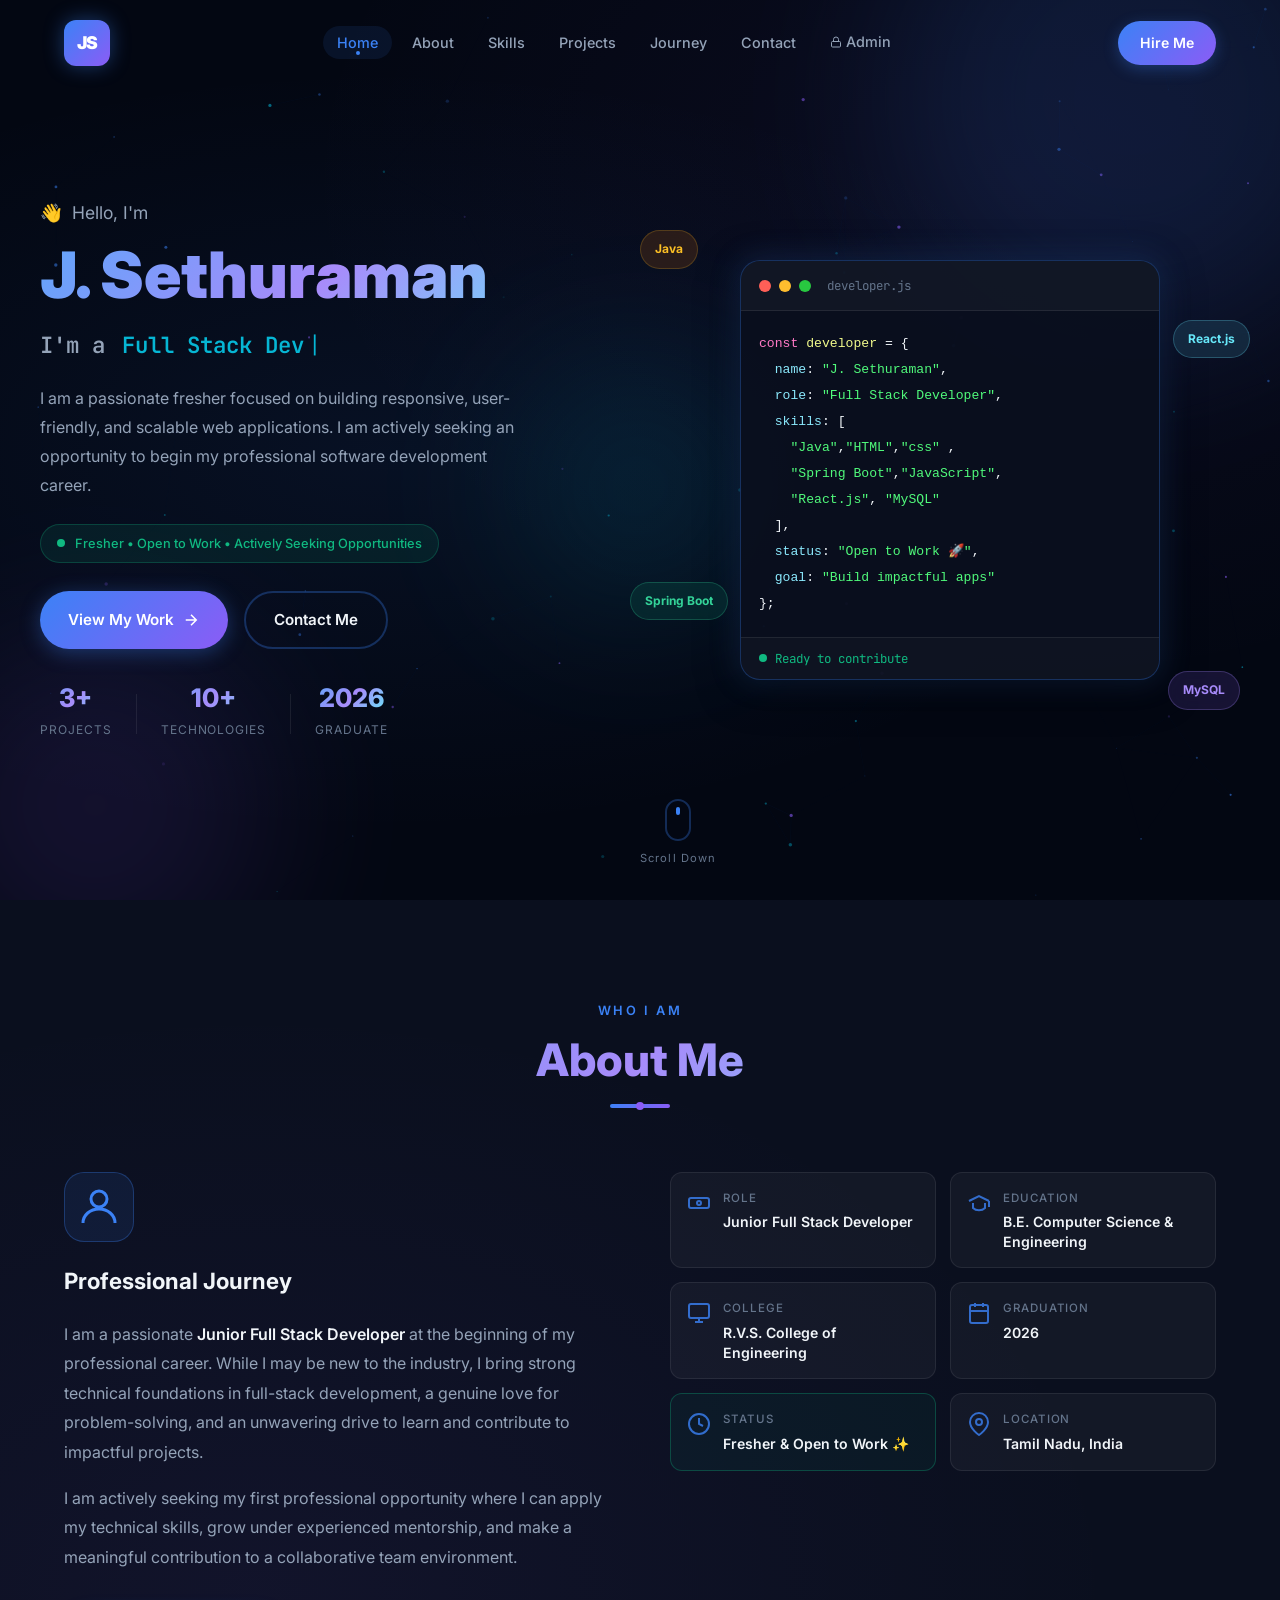
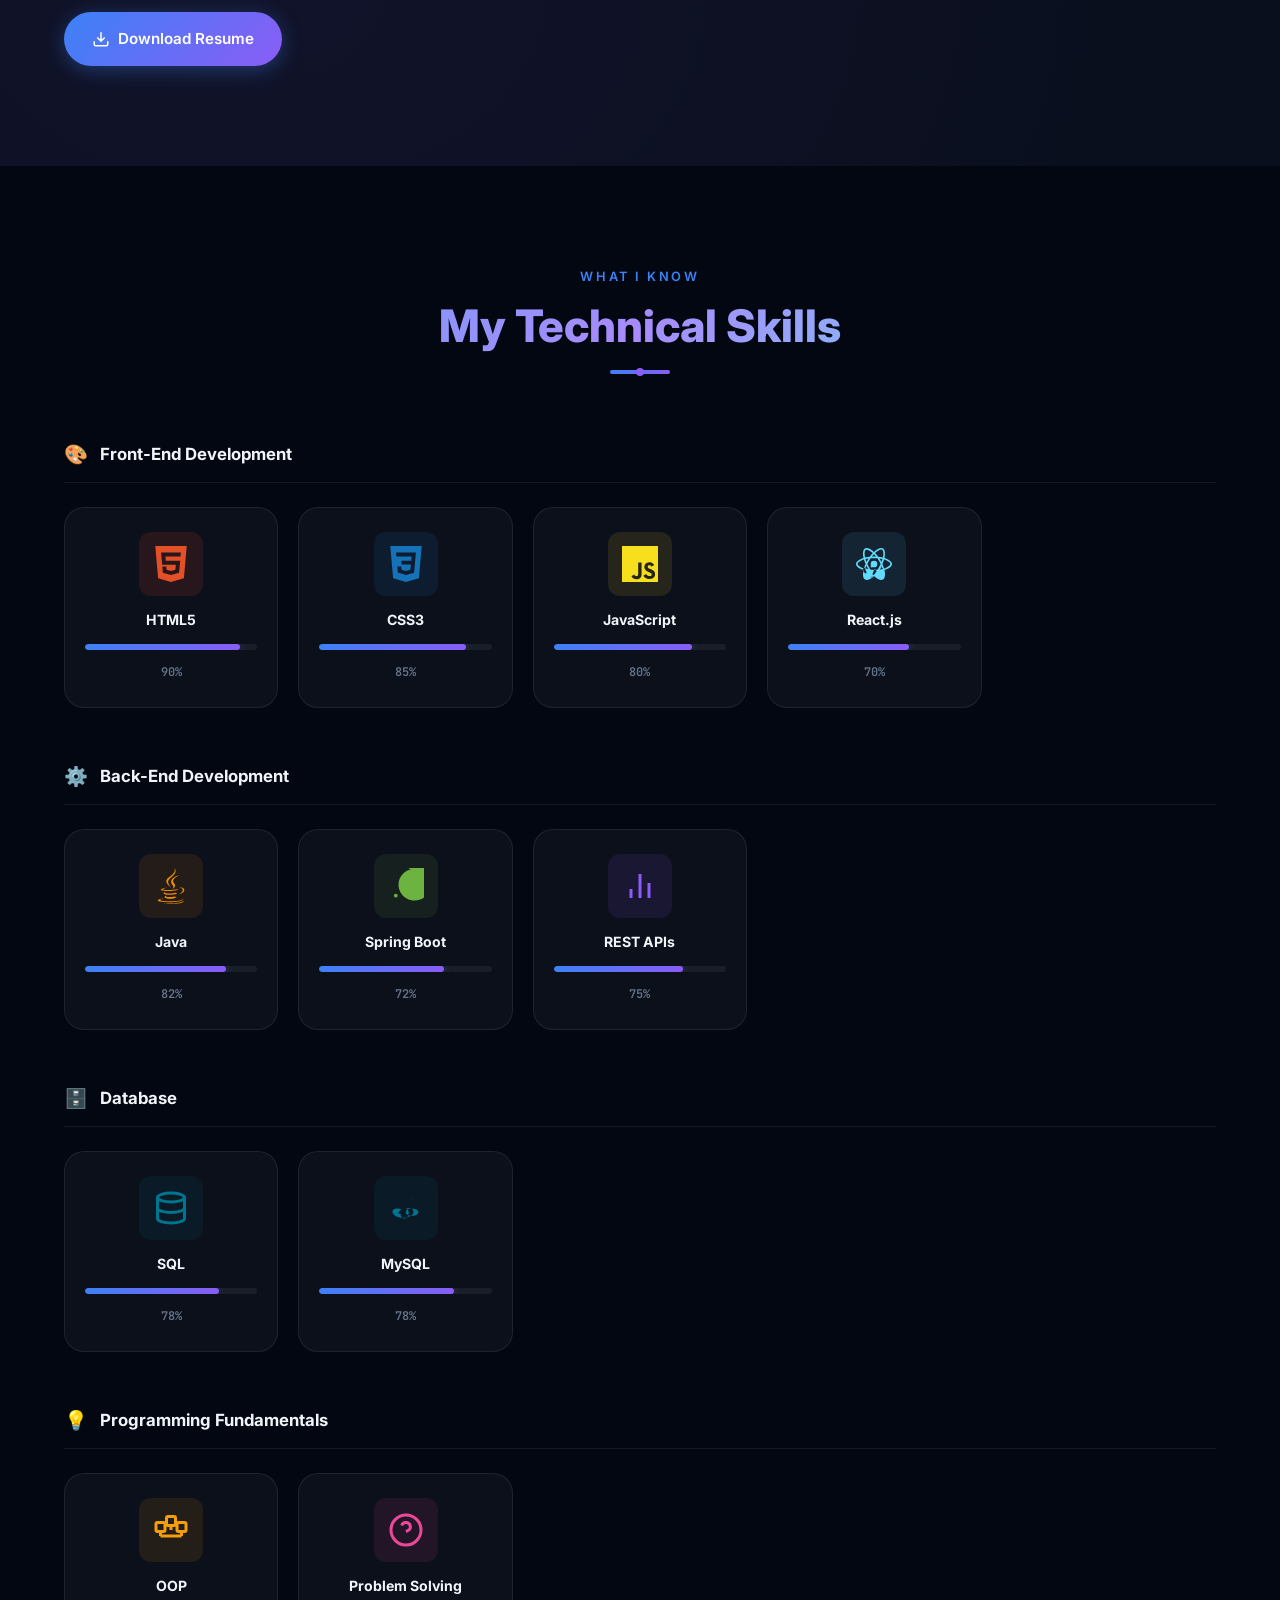
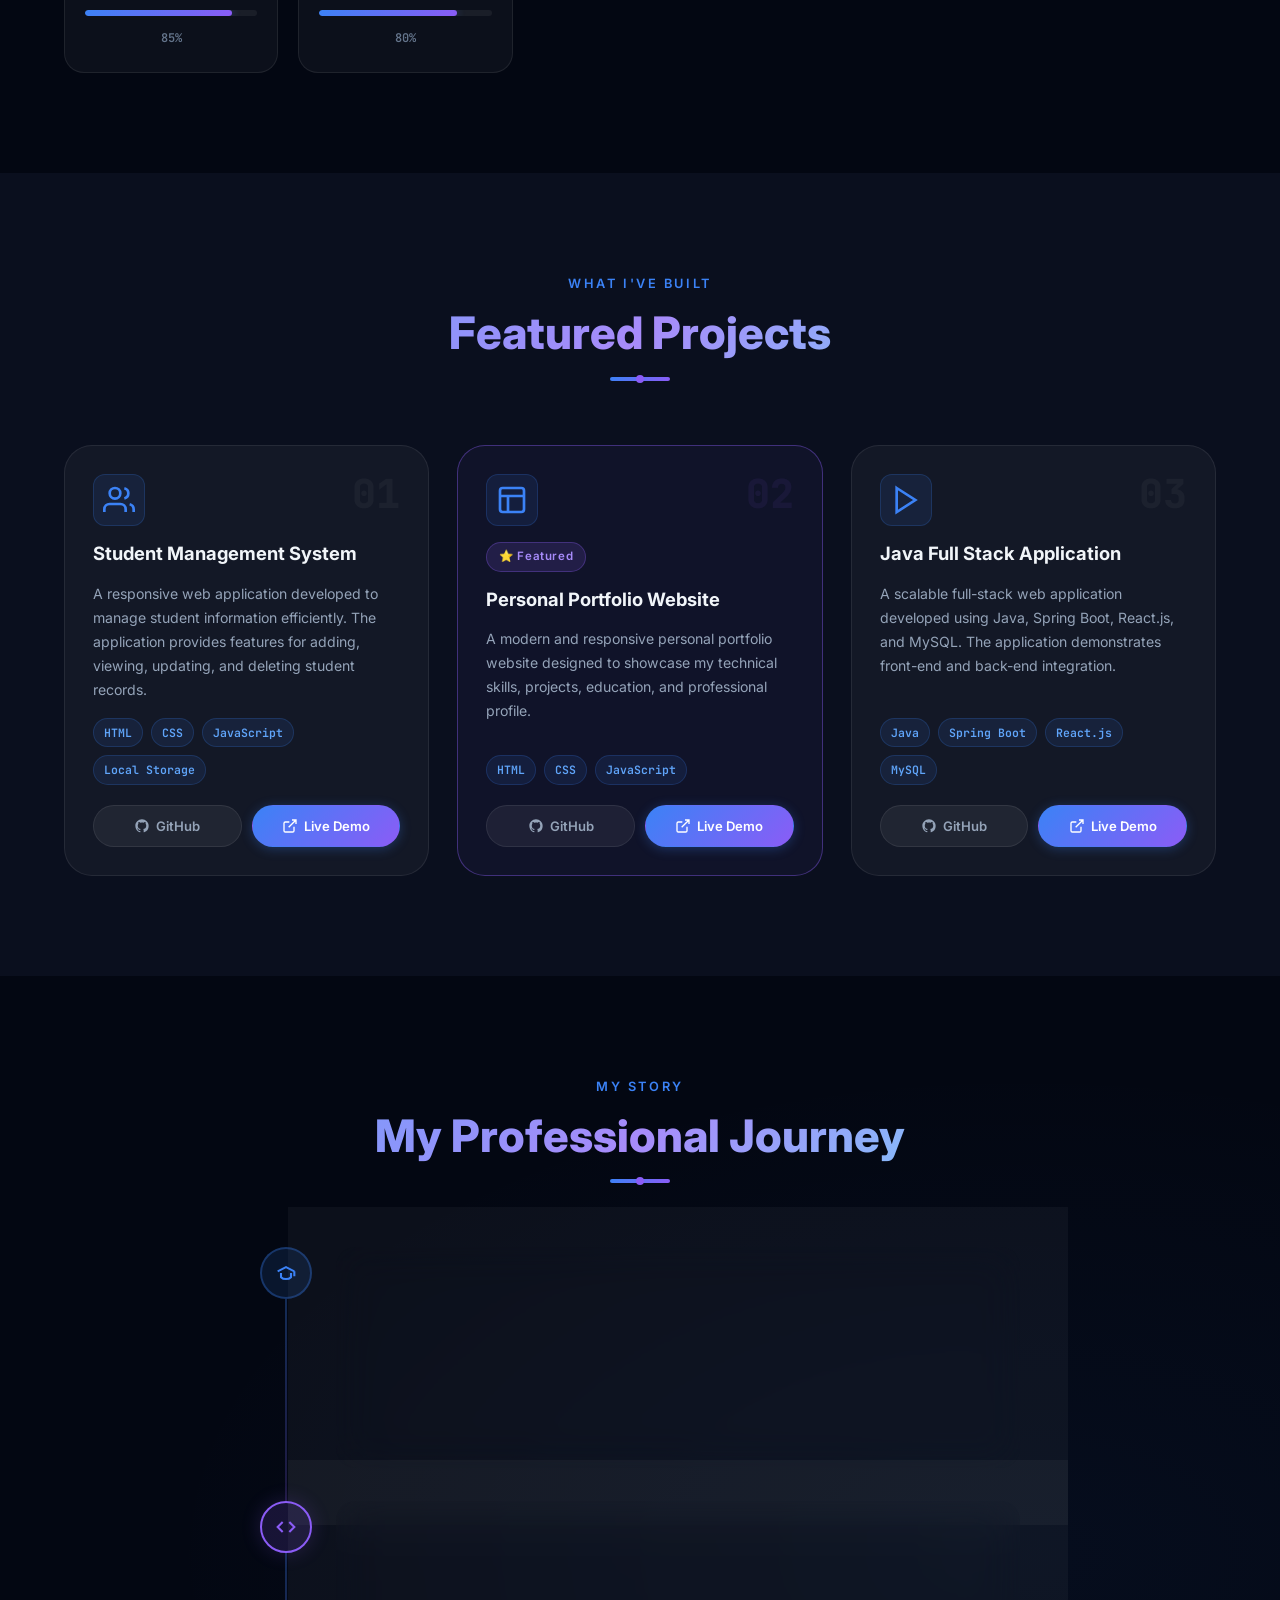
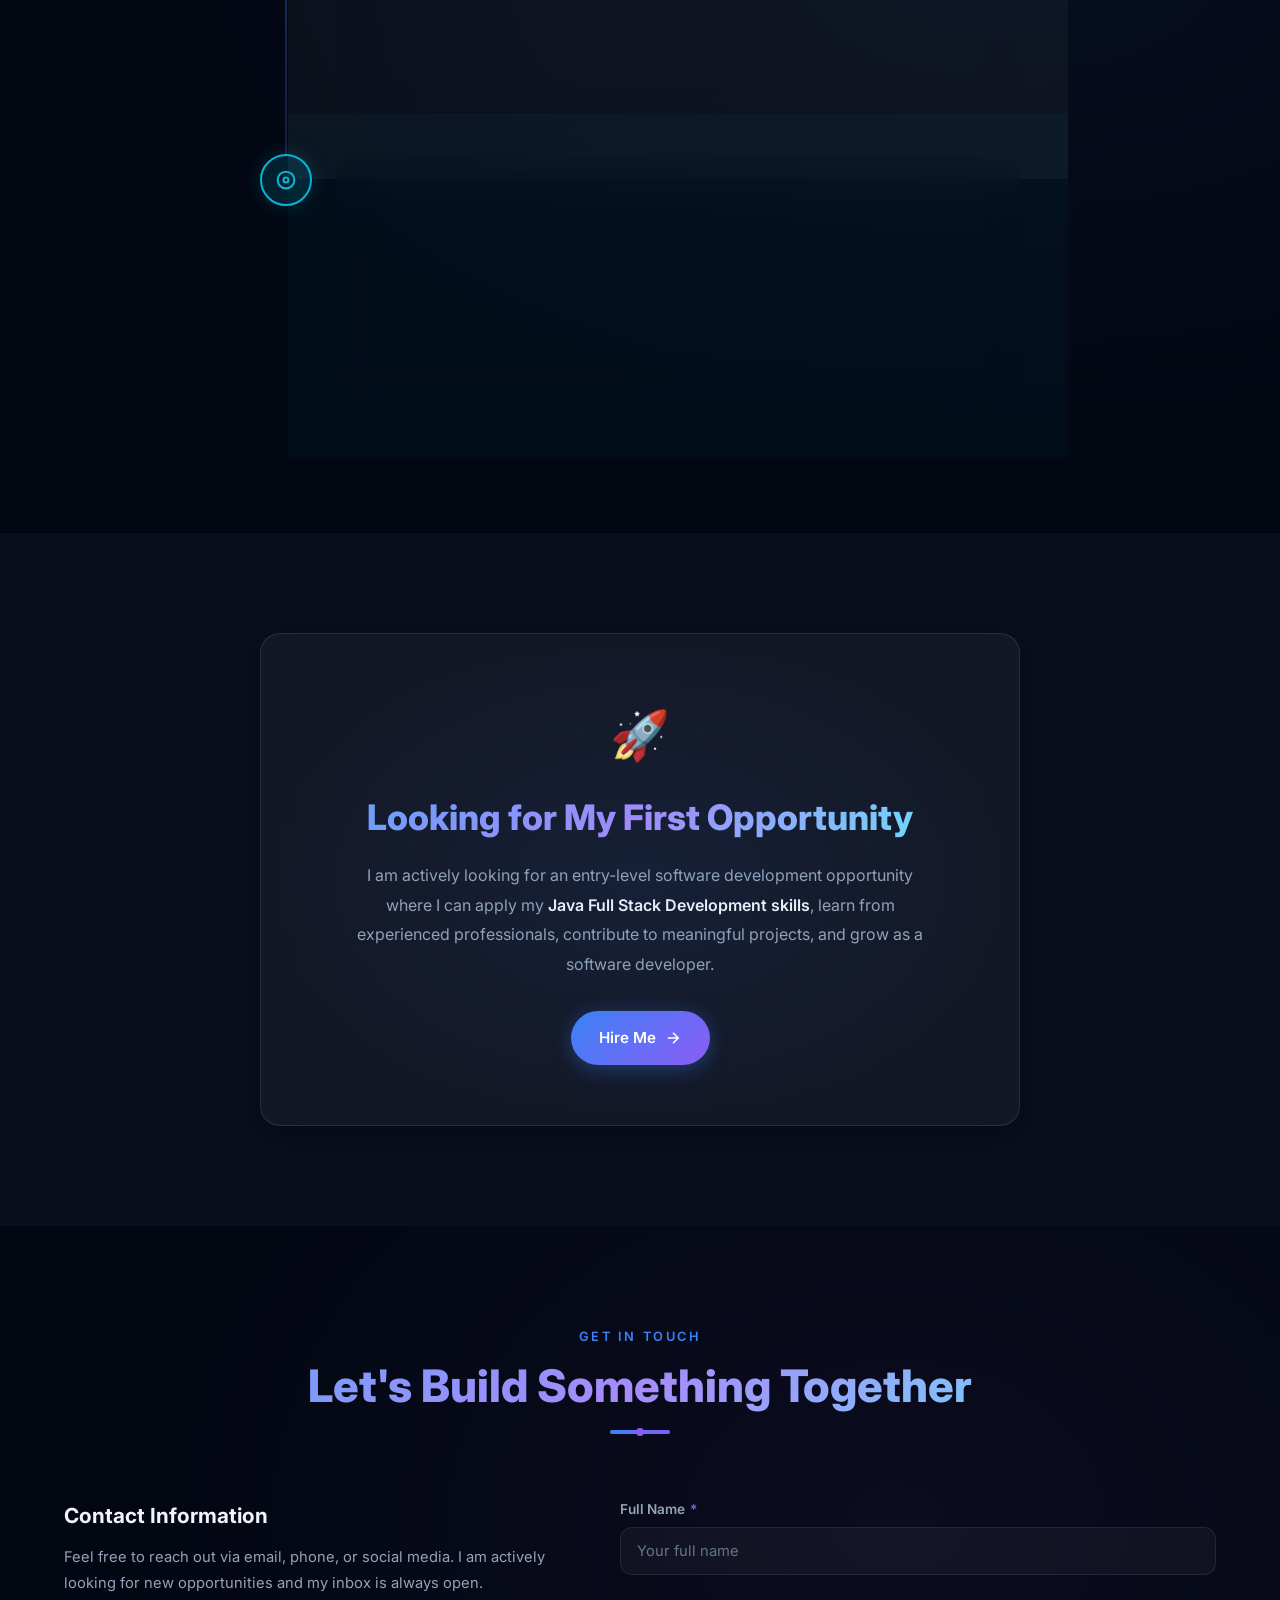
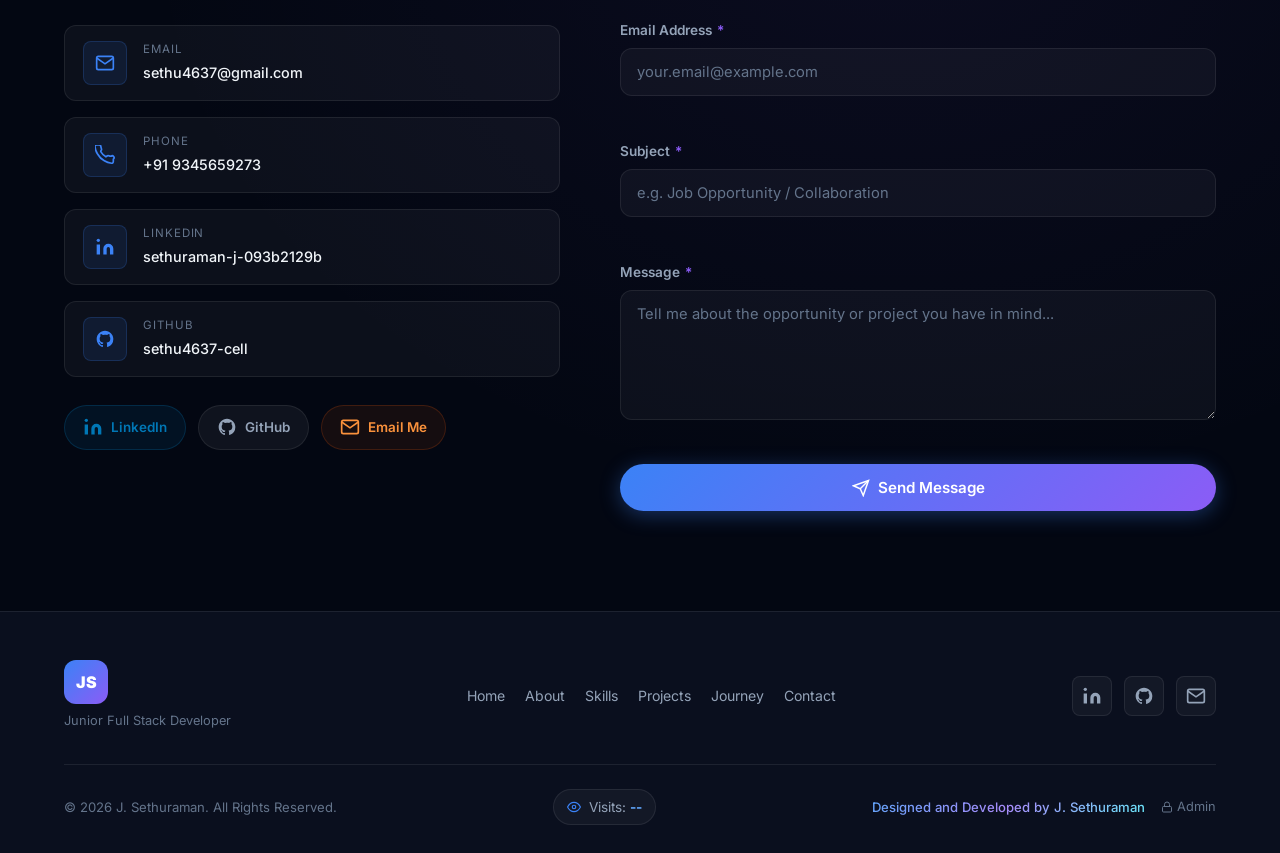
==== commit 876a3193: "Update portfolio" ====
--- a/backend/src/main/resources/static/index.html
+++ b/backend/src/main/resources/static/index.html
@@ -103,7 +103,7 @@
             >
           </li>
           <li>
-            <a href="/admin/login" class="nav-link" title="Admin Portal" aria-label="Admin Portal">
+            <a href="admin/login.html" class="nav-link" title="Admin Portal" aria-label="Admin Portal">
               <span style="display: inline-flex; align-items: center; gap: 4px;">
                 <svg width="12" height="12" viewBox="0 0 24 24" fill="none" stroke="currentColor" stroke-width="2" aria-hidden="true"><rect x="3" y="11" width="18" height="11" rx="2"/><path d="M7 11V7a5 5 0 0110 0v4"/></svg>
                 Admin
@@ -1731,7 +1731,7 @@
           </div>
           <div style="display: inline-flex; align-items: center; gap: 1rem;">
             <p class="footer-credit">Designed and Developed by J. Sethuraman</p>
-            <a href="/admin/login" class="footer-admin-link" style="color: #64748b; font-size: 0.8rem; text-decoration: none; display: inline-flex; align-items: center; gap: 0.25rem; transition: color 0.2s;" onmouseover="this.style.color='#94a3b8'" onmouseout="this.style.color='#64748b'" title="Admin Portal" aria-label="Admin Portal">
+            <a href="admin/login.html" class="footer-admin-link" style="color: #64748b; font-size: 0.8rem; text-decoration: none; display: inline-flex; align-items: center; gap: 0.25rem; transition: color 0.2s;" onmouseover="this.style.color='#94a3b8'" onmouseout="this.style.color='#64748b'" title="Admin Portal" aria-label="Admin Portal">
               <svg width="12" height="12" viewBox="0 0 24 24" fill="none" stroke="currentColor" stroke-width="2" aria-hidden="true"><rect x="3" y="11" width="18" height="11" rx="2" ry="2"></rect><path d="M7 11V7a5 5 0 0 1 10 0v4"></path></svg>
               <span>Admin</span>
             </a>
@@ -1761,7 +1761,8 @@
       </svg>
     </button>
 
-    <!-- Main JavaScript -->
+    <!-- Configuration & Main JavaScript -->
+    <script src="js/config.js"></script>
     <script src="js/script.js"></script>
   </body>
 </html>
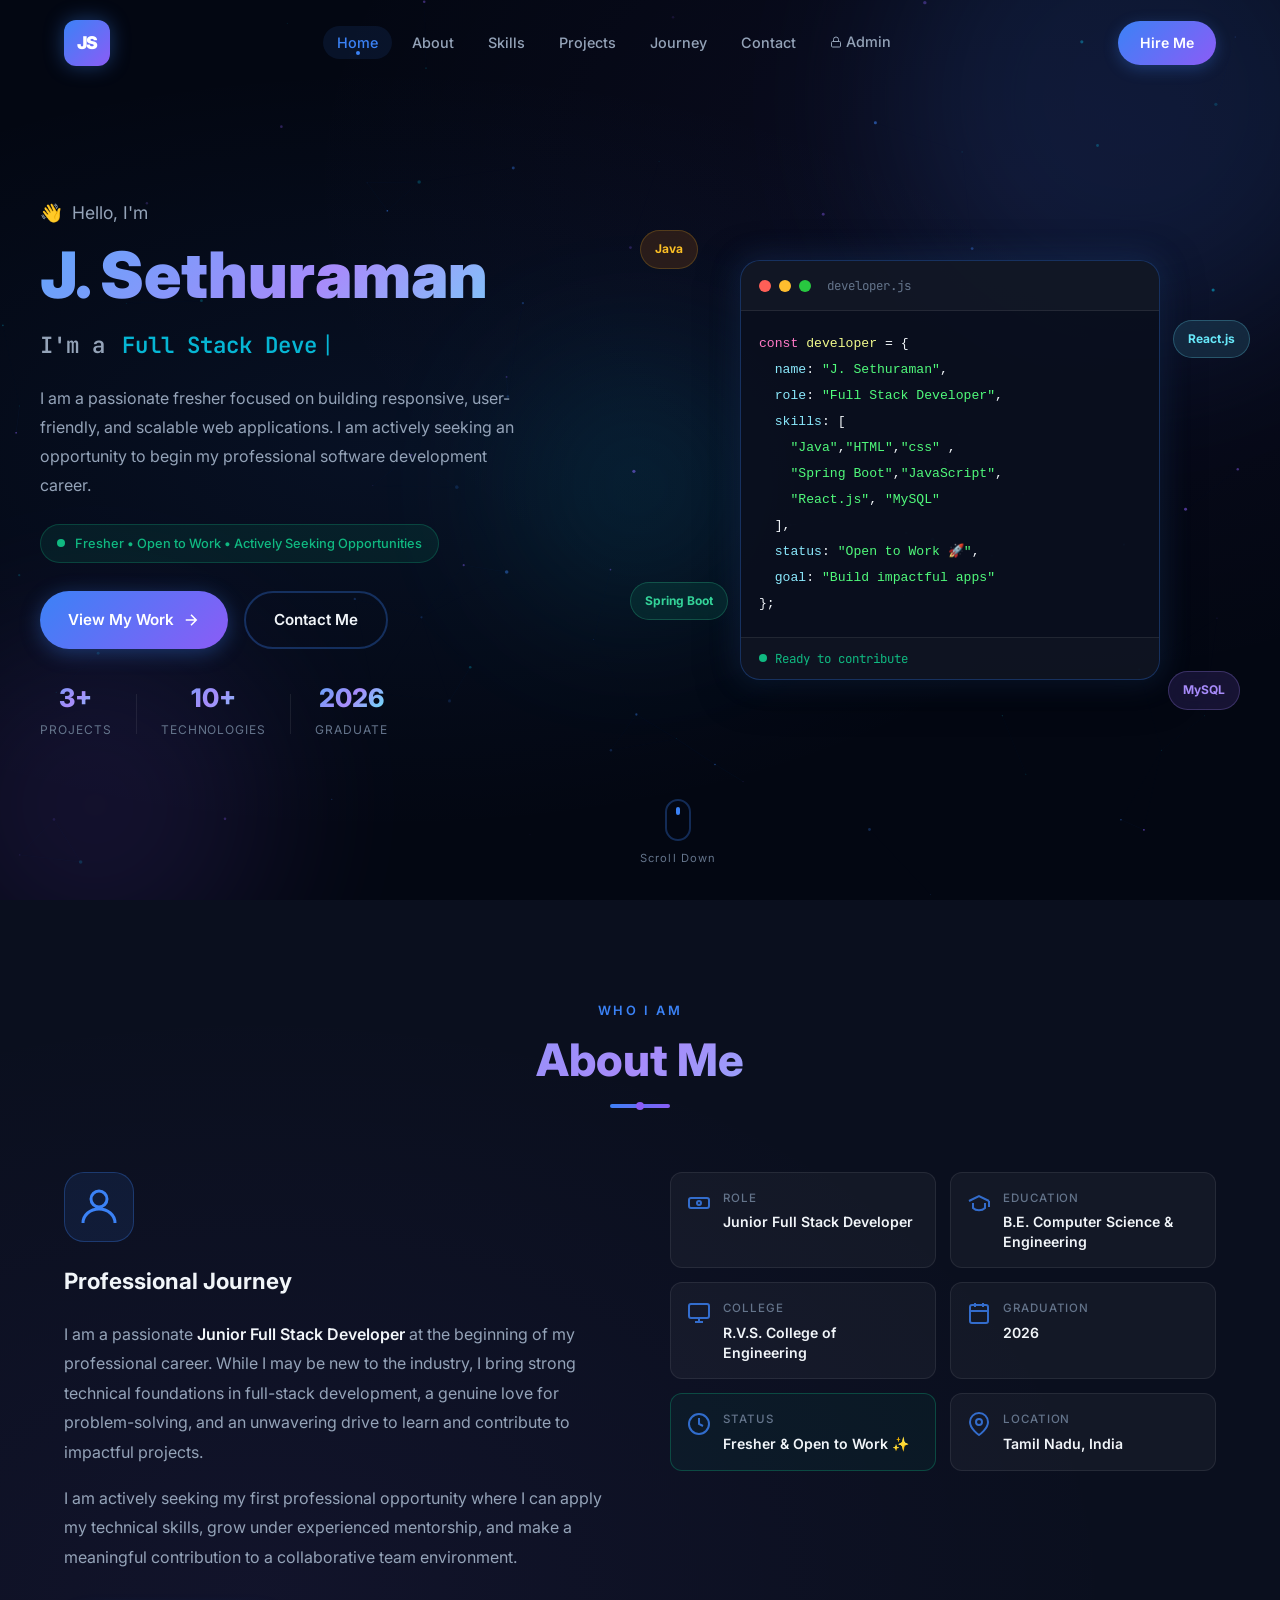
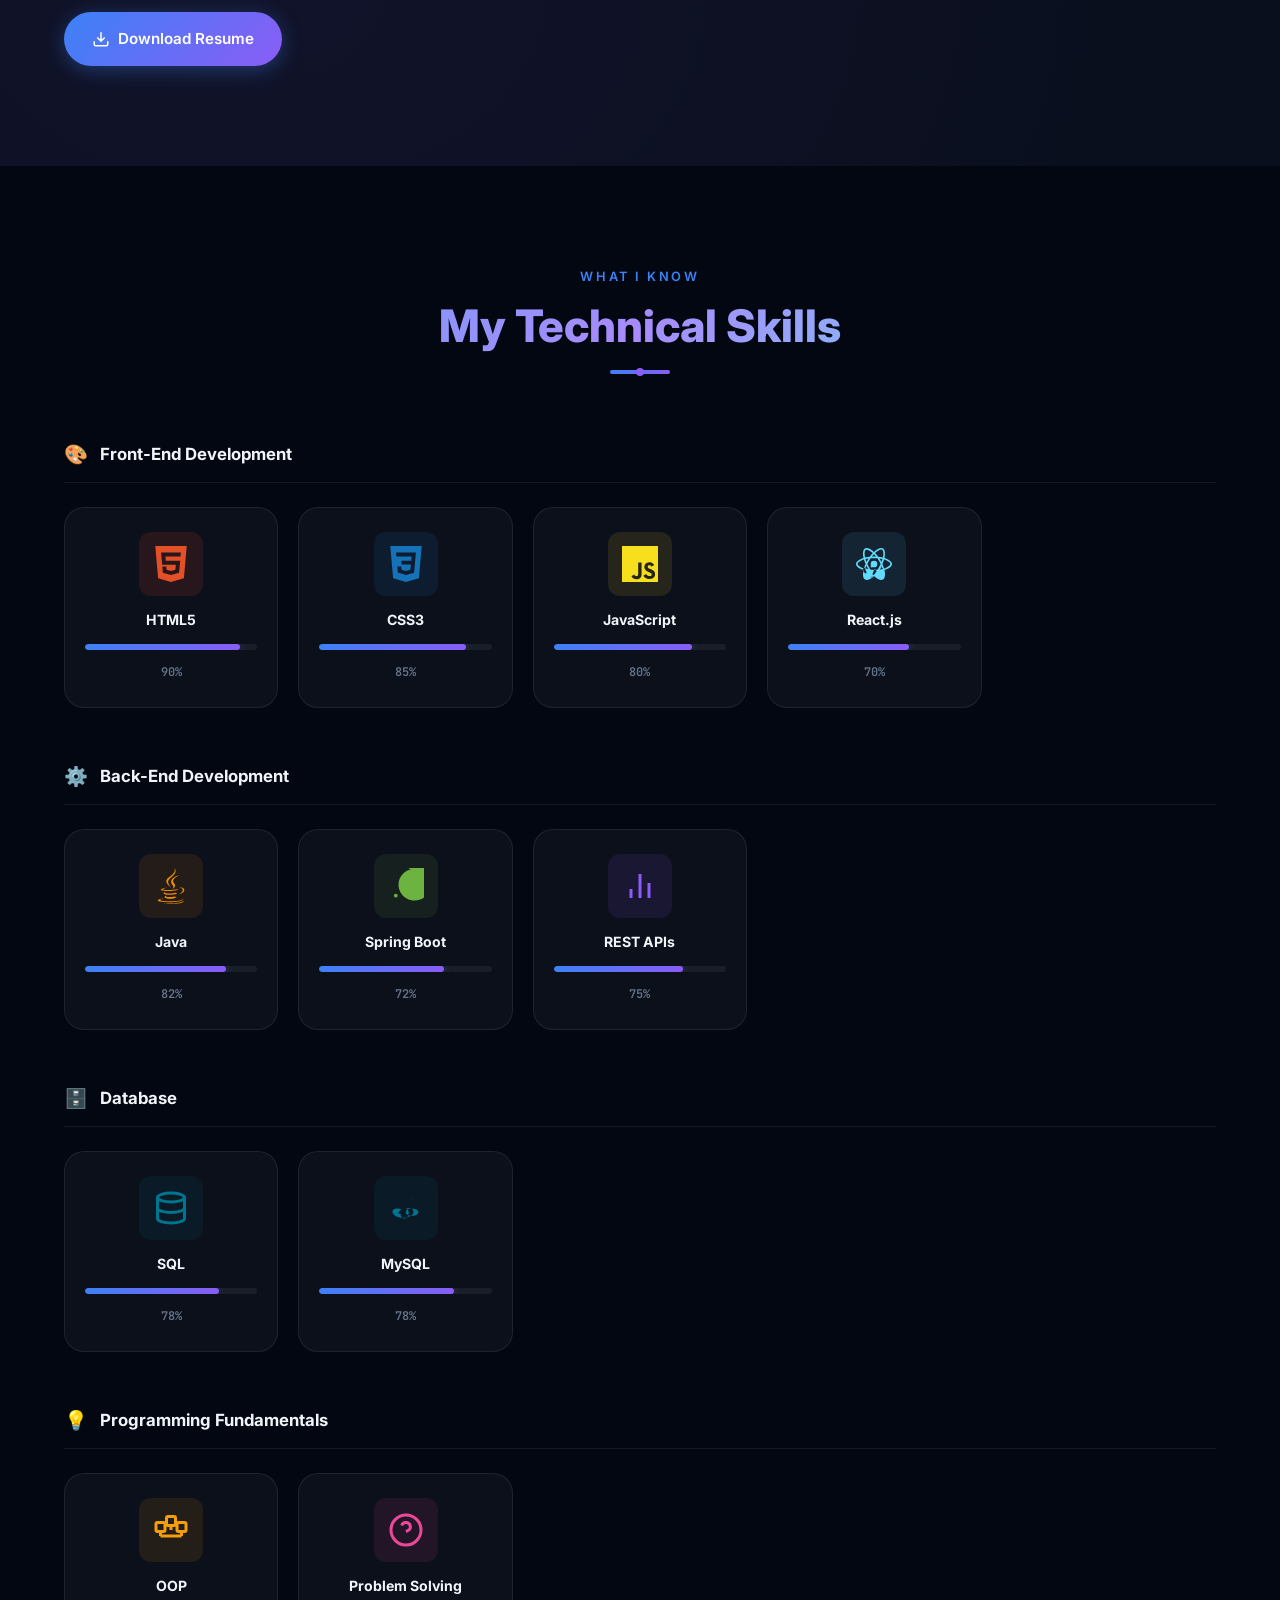
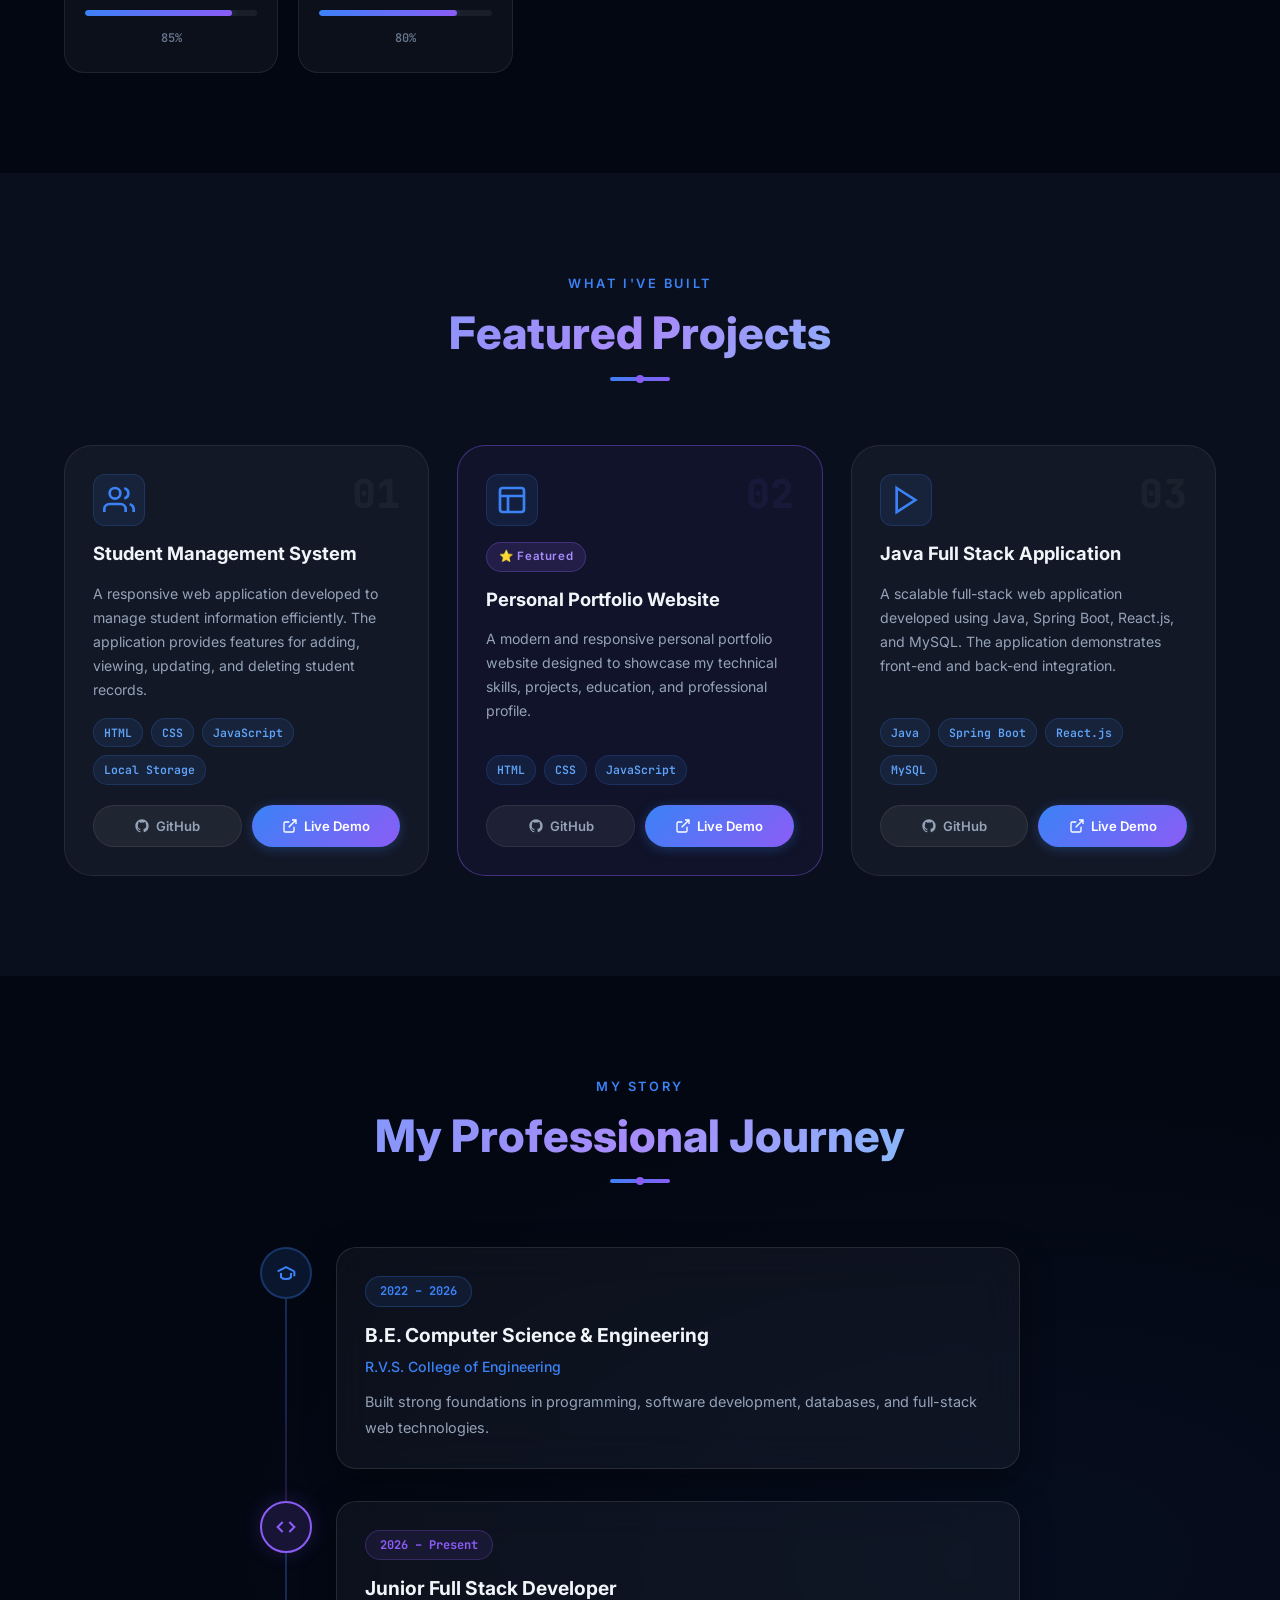
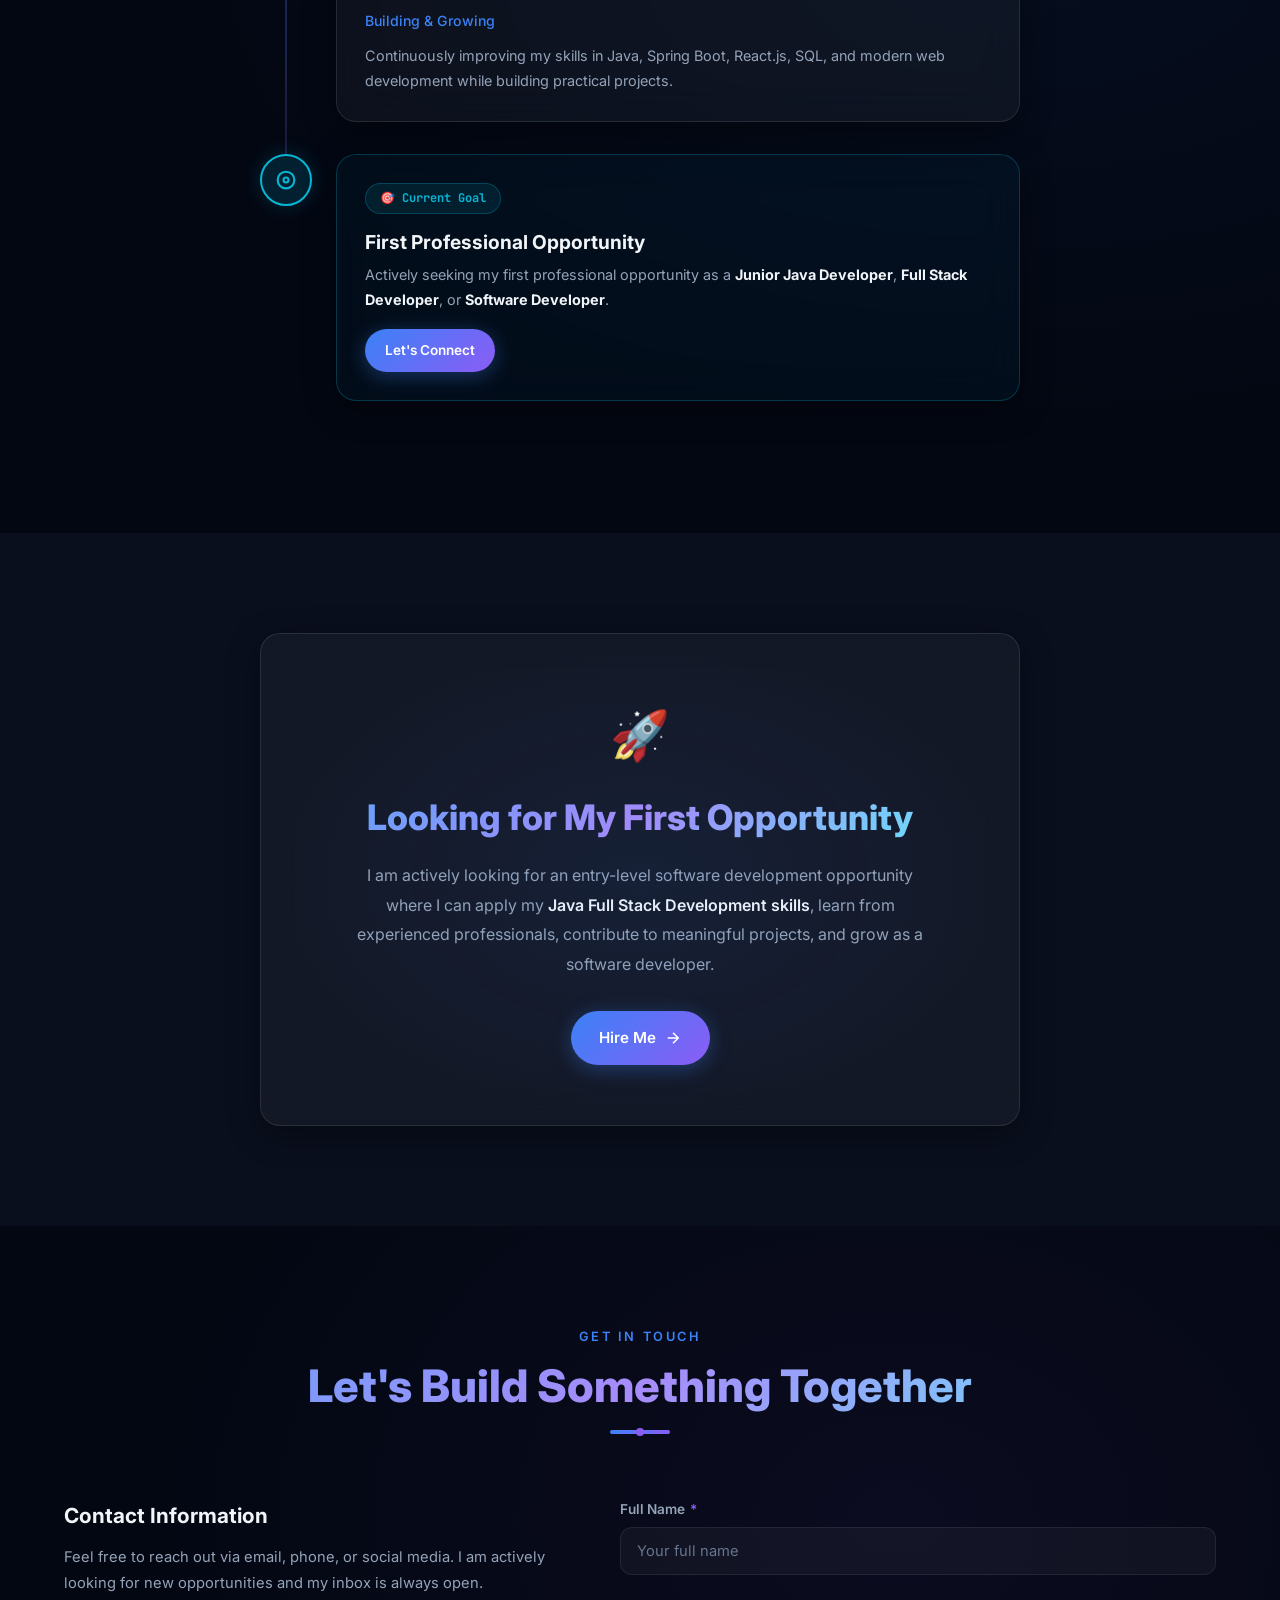
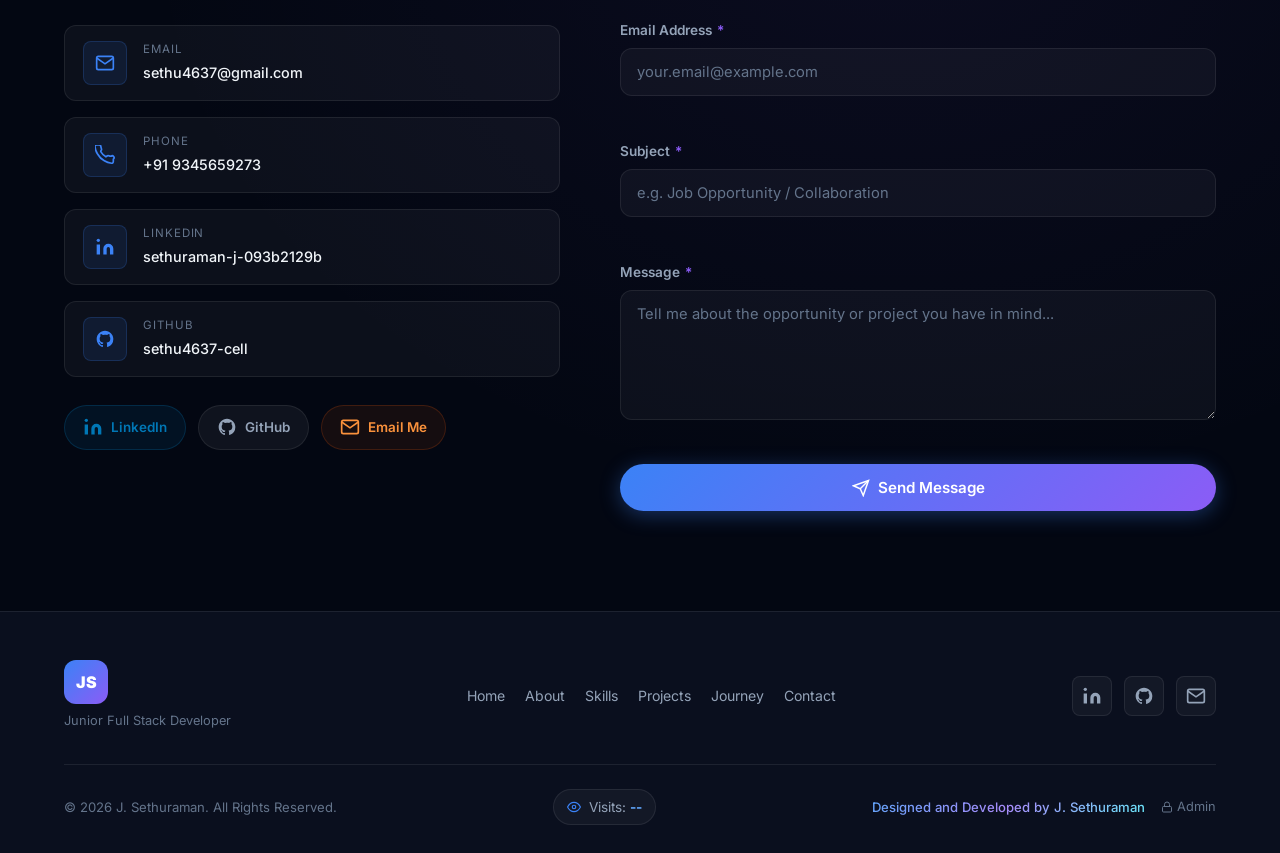
==== commit c40687c7: "Fix Google  verification tag" ====
--- a/backend/src/main/resources/static/index.html
+++ b/backend/src/main/resources/static/index.html
@@ -1,6 +1,10 @@
 <!doctype html>
 <html lang="en">
   <head>
+    <meta
+      name="google-site-verification"
+      content="N0dcXwu0-KNxWc-pU3ncqhKLSQGDzsY0Sv7LXLmllJM"
+    />
     <meta charset="UTF-8" />
     <meta name="viewport" content="width=device-width, initial-scale=1.0" />
 
@@ -103,9 +107,25 @@
             >
           </li>
           <li>
-            <a href="admin/login.html" class="nav-link" title="Admin Portal" aria-label="Admin Portal">
-              <span style="display: inline-flex; align-items: center; gap: 4px;">
-                <svg width="12" height="12" viewBox="0 0 24 24" fill="none" stroke="currentColor" stroke-width="2" aria-hidden="true"><rect x="3" y="11" width="18" height="11" rx="2"/><path d="M7 11V7a5 5 0 0110 0v4"/></svg>
+            <a
+              href="admin/login.html"
+              class="nav-link"
+              title="Admin Portal"
+              aria-label="Admin Portal"
+            >
+              <span style="display: inline-flex; align-items: center; gap: 4px">
+                <svg
+                  width="12"
+                  height="12"
+                  viewBox="0 0 24 24"
+                  fill="none"
+                  stroke="currentColor"
+                  stroke-width="2"
+                  aria-hidden="true"
+                >
+                  <rect x="3" y="11" width="18" height="11" rx="2" />
+                  <path d="M7 11V7a5 5 0 0110 0v4" />
+                </svg>
                 Admin
               </span>
             </a>
@@ -1229,13 +1249,6 @@
           </div>
         </div>
       </section>
-
-
-
-
-
-
-
 
       <!-- ===========================
        FOOTER
@@ -1486,119 +1499,120 @@
                EmailJS (https://www.emailjs.com), or connect your own backend API.
                Example Formspree integration: change action="https://formspree.io/f/YOUR_FORM_ID" method="POST" -->
             <div class="contact-form-col" data-reveal>
-             <form
-  id="contact-form"
-  class="contact-form"
-  aria-label="Contact form"
->
-  <!-- Name -->
-  <div class="form-group">
-
-    <label for="contact-name" class="form-label">
-      Full Name <span aria-hidden="true">*</span>
-    </label>
-
-    <input
-      type="text"
-      id="contact-name"
-      name="name"
-      class="form-input"
-      placeholder="Your full name"
-      autocomplete="name"
-      required
-    />
-    <span id="name-error" class="form-error" aria-live="polite"></span>
-
-  </div>
-
-
-  <!-- Email -->
-  <div class="form-group">
-
-    <label for="contact-email" class="form-label">
-      Email Address <span aria-hidden="true">*</span>
-    </label>
-
-    <input
-      type="email"
-      id="contact-email"
-      name="email"
-      class="form-input"
-      placeholder="your.email@example.com"
-      autocomplete="email"
-      required
-    />
-    <span id="email-error" class="form-error" aria-live="polite"></span>
-
-  </div>
-
-
-  <!-- Subject -->
-  <div class="form-group">
-
-    <label for="contact-subject" class="form-label">
-      Subject <span aria-hidden="true">*</span>
-    </label>
-
-    <input
-      type="text"
-      id="contact-subject"
-      name="subject"
-      class="form-input"
-      placeholder="e.g. Job Opportunity / Collaboration"
-      required
-    />
-    <span id="subject-error" class="form-error" aria-live="polite"></span>
-
-  </div>
-
-
-  <!-- Message -->
-  <div class="form-group">
-
-    <label for="contact-message" class="form-label">
-      Message <span aria-hidden="true">*</span>
-    </label>
-
-    <textarea
-      id="contact-message"
-      name="message"
-      class="form-input form-textarea"
-      placeholder="Tell me about the opportunity or project you have in mind..."
-      rows="5"
-      required
-    ></textarea>
-    <span id="message-error" class="form-error" aria-live="polite"></span>
-
-  </div>
-
-
-  <!-- Submit Button -->
-  <button
-    type="submit"
-    id="form-submit-btn"
-    class="btn btn-primary btn-full"
-    aria-label="Send message"
-  >
-
-    <svg
-      width="18"
-      height="18"
-      viewBox="0 0 24 24"
-      fill="none"
-      stroke="currentColor"
-      stroke-width="2"
-      aria-hidden="true"
-    >
-      <line x1="22" y1="2" x2="11" y2="13" />
-      <polygon points="22 2 15 22 11 13 2 9 22 2" />
-    </svg>
-
-    <span>Send Message</span>
-
-  </button>
-
-</form>
+              <form
+                id="contact-form"
+                class="contact-form"
+                aria-label="Contact form"
+              >
+                <!-- Name -->
+                <div class="form-group">
+                  <label for="contact-name" class="form-label">
+                    Full Name <span aria-hidden="true">*</span>
+                  </label>
+
+                  <input
+                    type="text"
+                    id="contact-name"
+                    name="name"
+                    class="form-input"
+                    placeholder="Your full name"
+                    autocomplete="name"
+                    required
+                  />
+                  <span
+                    id="name-error"
+                    class="form-error"
+                    aria-live="polite"
+                  ></span>
+                </div>
+
+                <!-- Email -->
+                <div class="form-group">
+                  <label for="contact-email" class="form-label">
+                    Email Address <span aria-hidden="true">*</span>
+                  </label>
+
+                  <input
+                    type="email"
+                    id="contact-email"
+                    name="email"
+                    class="form-input"
+                    placeholder="your.email@example.com"
+                    autocomplete="email"
+                    required
+                  />
+                  <span
+                    id="email-error"
+                    class="form-error"
+                    aria-live="polite"
+                  ></span>
+                </div>
+
+                <!-- Subject -->
+                <div class="form-group">
+                  <label for="contact-subject" class="form-label">
+                    Subject <span aria-hidden="true">*</span>
+                  </label>
+
+                  <input
+                    type="text"
+                    id="contact-subject"
+                    name="subject"
+                    class="form-input"
+                    placeholder="e.g. Job Opportunity / Collaboration"
+                    required
+                  />
+                  <span
+                    id="subject-error"
+                    class="form-error"
+                    aria-live="polite"
+                  ></span>
+                </div>
+
+                <!-- Message -->
+                <div class="form-group">
+                  <label for="contact-message" class="form-label">
+                    Message <span aria-hidden="true">*</span>
+                  </label>
+
+                  <textarea
+                    id="contact-message"
+                    name="message"
+                    class="form-input form-textarea"
+                    placeholder="Tell me about the opportunity or project you have in mind..."
+                    rows="5"
+                    required
+                  ></textarea>
+                  <span
+                    id="message-error"
+                    class="form-error"
+                    aria-live="polite"
+                  ></span>
+                </div>
+
+                <!-- Submit Button -->
+                <button
+                  type="submit"
+                  id="form-submit-btn"
+                  class="btn btn-primary btn-full"
+                  aria-label="Send message"
+                >
+                  <svg
+                    width="18"
+                    height="18"
+                    viewBox="0 0 24 24"
+                    fill="none"
+                    stroke="currentColor"
+                    stroke-width="2"
+                    aria-hidden="true"
+                  >
+                    <line x1="22" y1="2" x2="11" y2="13" />
+                    <polygon points="22 2 15 22 11 13 2 9 22 2" />
+                  </svg>
+
+                  <span>Send Message</span>
+                </button>
+              </form>
               <!-- Success message - hidden initially -->
               <div
                 id="form-success"
@@ -1622,7 +1636,16 @@
                 role="alert"
                 aria-live="polite"
                 hidden
-                style="margin-top: 1rem; padding: 1rem; background: rgba(239, 68, 68, 0.12); border: 1px solid rgba(239, 68, 68, 0.3); border-radius: 8px; color: #f87171; font-size: 0.95rem; text-align: center;"
+                style="
+                  margin-top: 1rem;
+                  padding: 1rem;
+                  background: rgba(239, 68, 68, 0.12);
+                  border: 1px solid rgba(239, 68, 68, 0.3);
+                  border-radius: 8px;
+                  color: #f87171;
+                  font-size: 0.95rem;
+                  text-align: center;
+                "
               ></div>
             </div>
           </div>
@@ -1722,17 +1745,71 @@
           <p class="footer-copy">
             &copy; 2026 J. Sethuraman. All Rights Reserved.
           </p>
-          <div class="footer-visitor-badge" id="visitor-badge" style="display: inline-flex; align-items: center; gap: 0.45rem; font-size: 0.85rem; color: #94a3b8; background: rgba(255,255,255,0.04); padding: 0.35rem 0.85rem; border-radius: 9999px; border: 1px solid rgba(255,255,255,0.08);">
-            <svg width="14" height="14" viewBox="0 0 24 24" fill="none" stroke="#3b82f6" stroke-width="2" aria-hidden="true">
+          <div
+            class="footer-visitor-badge"
+            id="visitor-badge"
+            style="
+              display: inline-flex;
+              align-items: center;
+              gap: 0.45rem;
+              font-size: 0.85rem;
+              color: #94a3b8;
+              background: rgba(255, 255, 255, 0.04);
+              padding: 0.35rem 0.85rem;
+              border-radius: 9999px;
+              border: 1px solid rgba(255, 255, 255, 0.08);
+            "
+          >
+            <svg
+              width="14"
+              height="14"
+              viewBox="0 0 24 24"
+              fill="none"
+              stroke="#3b82f6"
+              stroke-width="2"
+              aria-hidden="true"
+            >
               <path d="M1 12s4-8 11-8 11 8 11 8-4 8-11 8-11-8-11-8z"></path>
               <circle cx="12" cy="12" r="3"></circle>
             </svg>
-            <span>Visits: <strong id="visitor-count" style="color: #60a5fa;">--</strong></span>
-          </div>
-          <div style="display: inline-flex; align-items: center; gap: 1rem;">
+            <span
+              >Visits:
+              <strong id="visitor-count" style="color: #60a5fa"
+                >--</strong
+              ></span
+            >
+          </div>
+          <div style="display: inline-flex; align-items: center; gap: 1rem">
             <p class="footer-credit">Designed and Developed by J. Sethuraman</p>
-            <a href="admin/login.html" class="footer-admin-link" style="color: #64748b; font-size: 0.8rem; text-decoration: none; display: inline-flex; align-items: center; gap: 0.25rem; transition: color 0.2s;" onmouseover="this.style.color='#94a3b8'" onmouseout="this.style.color='#64748b'" title="Admin Portal" aria-label="Admin Portal">
-              <svg width="12" height="12" viewBox="0 0 24 24" fill="none" stroke="currentColor" stroke-width="2" aria-hidden="true"><rect x="3" y="11" width="18" height="11" rx="2" ry="2"></rect><path d="M7 11V7a5 5 0 0 1 10 0v4"></path></svg>
+            <a
+              href="admin/login.html"
+              class="footer-admin-link"
+              style="
+                color: #64748b;
+                font-size: 0.8rem;
+                text-decoration: none;
+                display: inline-flex;
+                align-items: center;
+                gap: 0.25rem;
+                transition: color 0.2s;
+              "
+              onmouseover="this.style.color = '#94a3b8'"
+              onmouseout="this.style.color = '#64748b'"
+              title="Admin Portal"
+              aria-label="Admin Portal"
+            >
+              <svg
+                width="12"
+                height="12"
+                viewBox="0 0 24 24"
+                fill="none"
+                stroke="currentColor"
+                stroke-width="2"
+                aria-hidden="true"
+              >
+                <rect x="3" y="11" width="18" height="11" rx="2" ry="2"></rect>
+                <path d="M7 11V7a5 5 0 0 1 10 0v4"></path>
+              </svg>
               <span>Admin</span>
             </a>
           </div>
